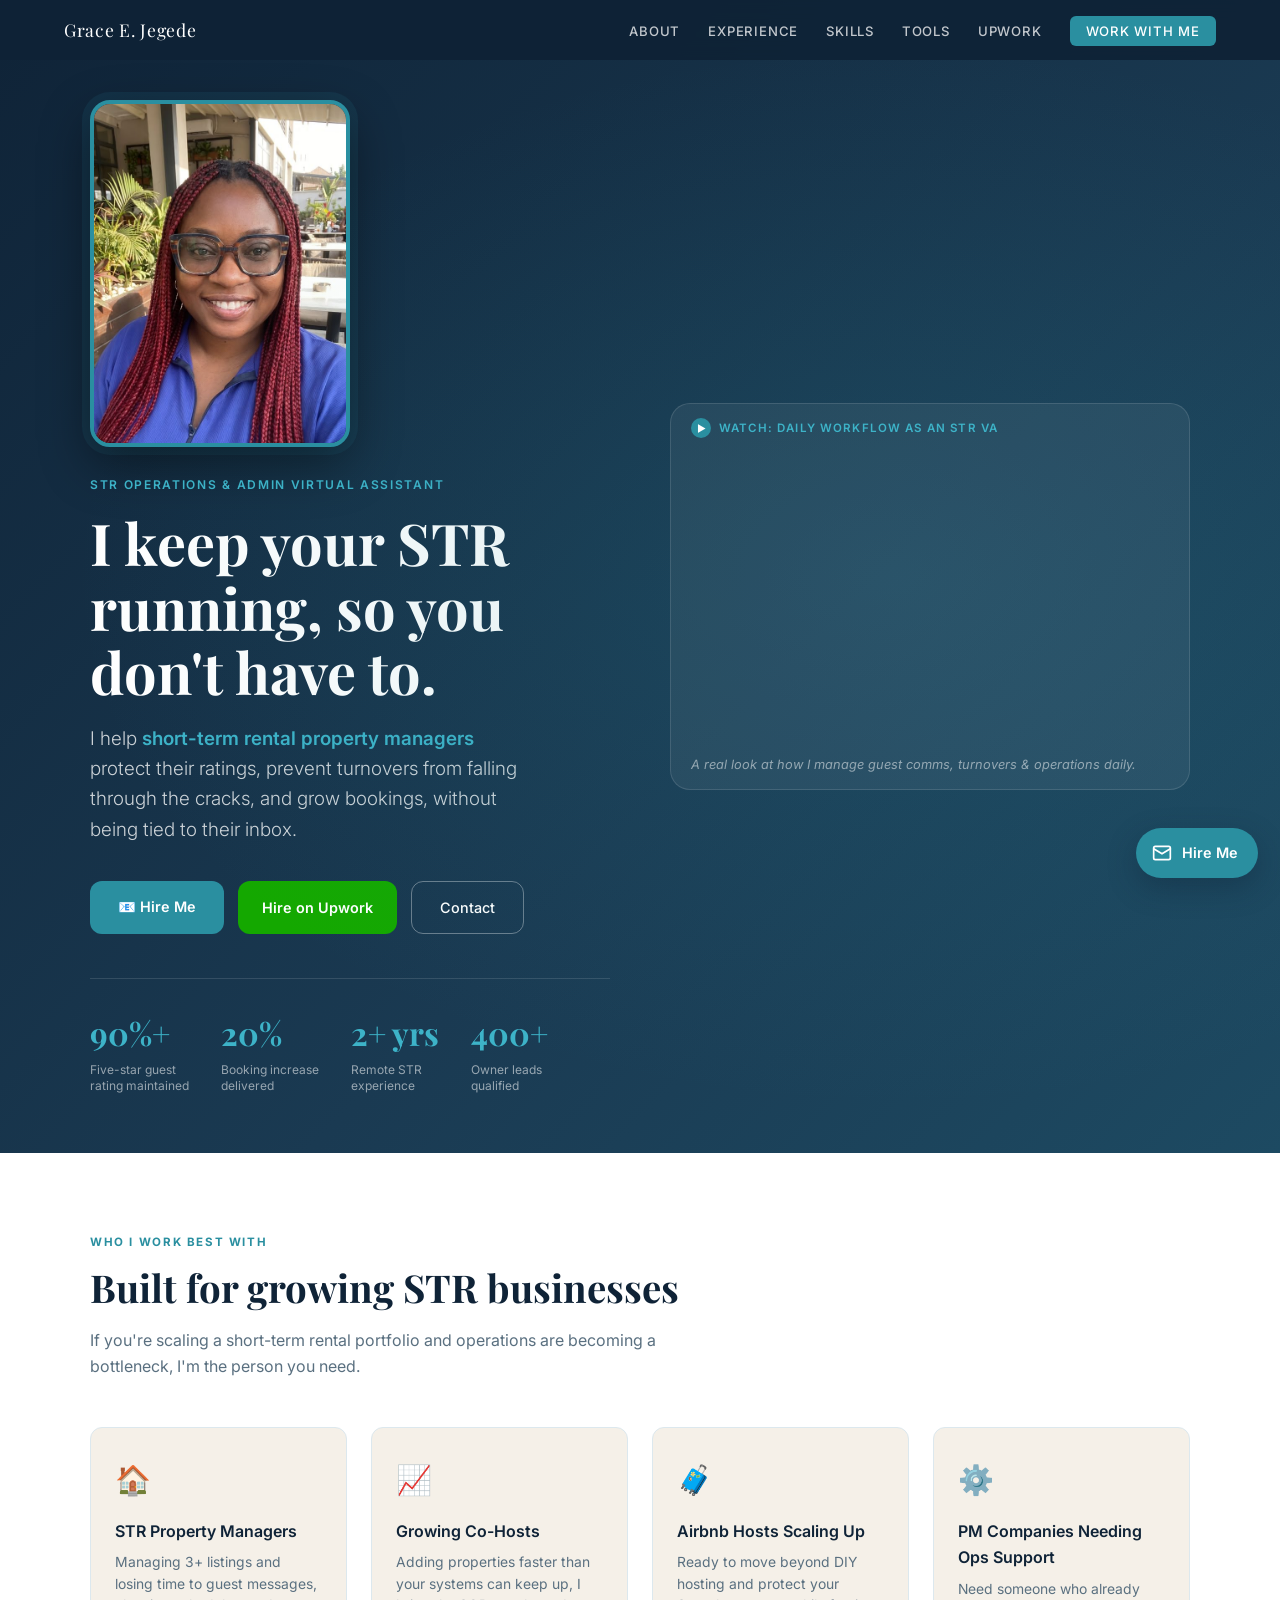
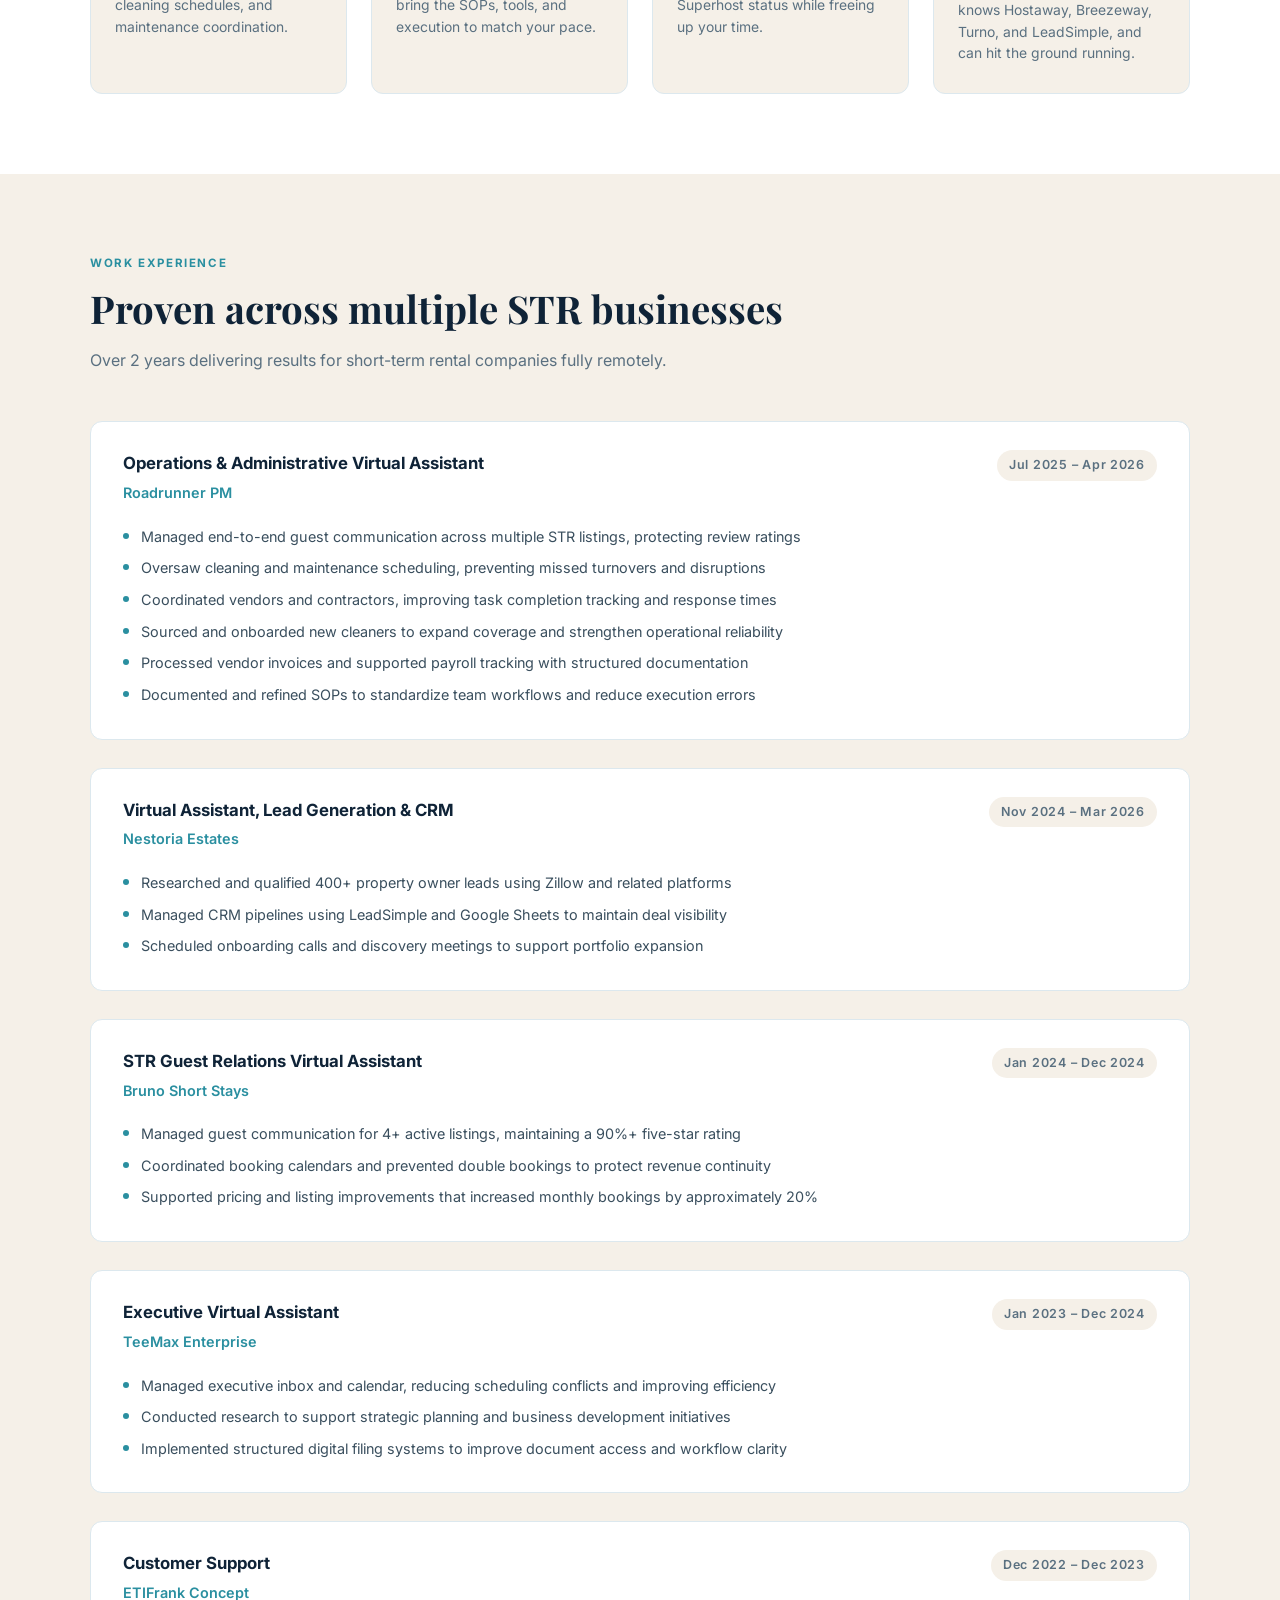
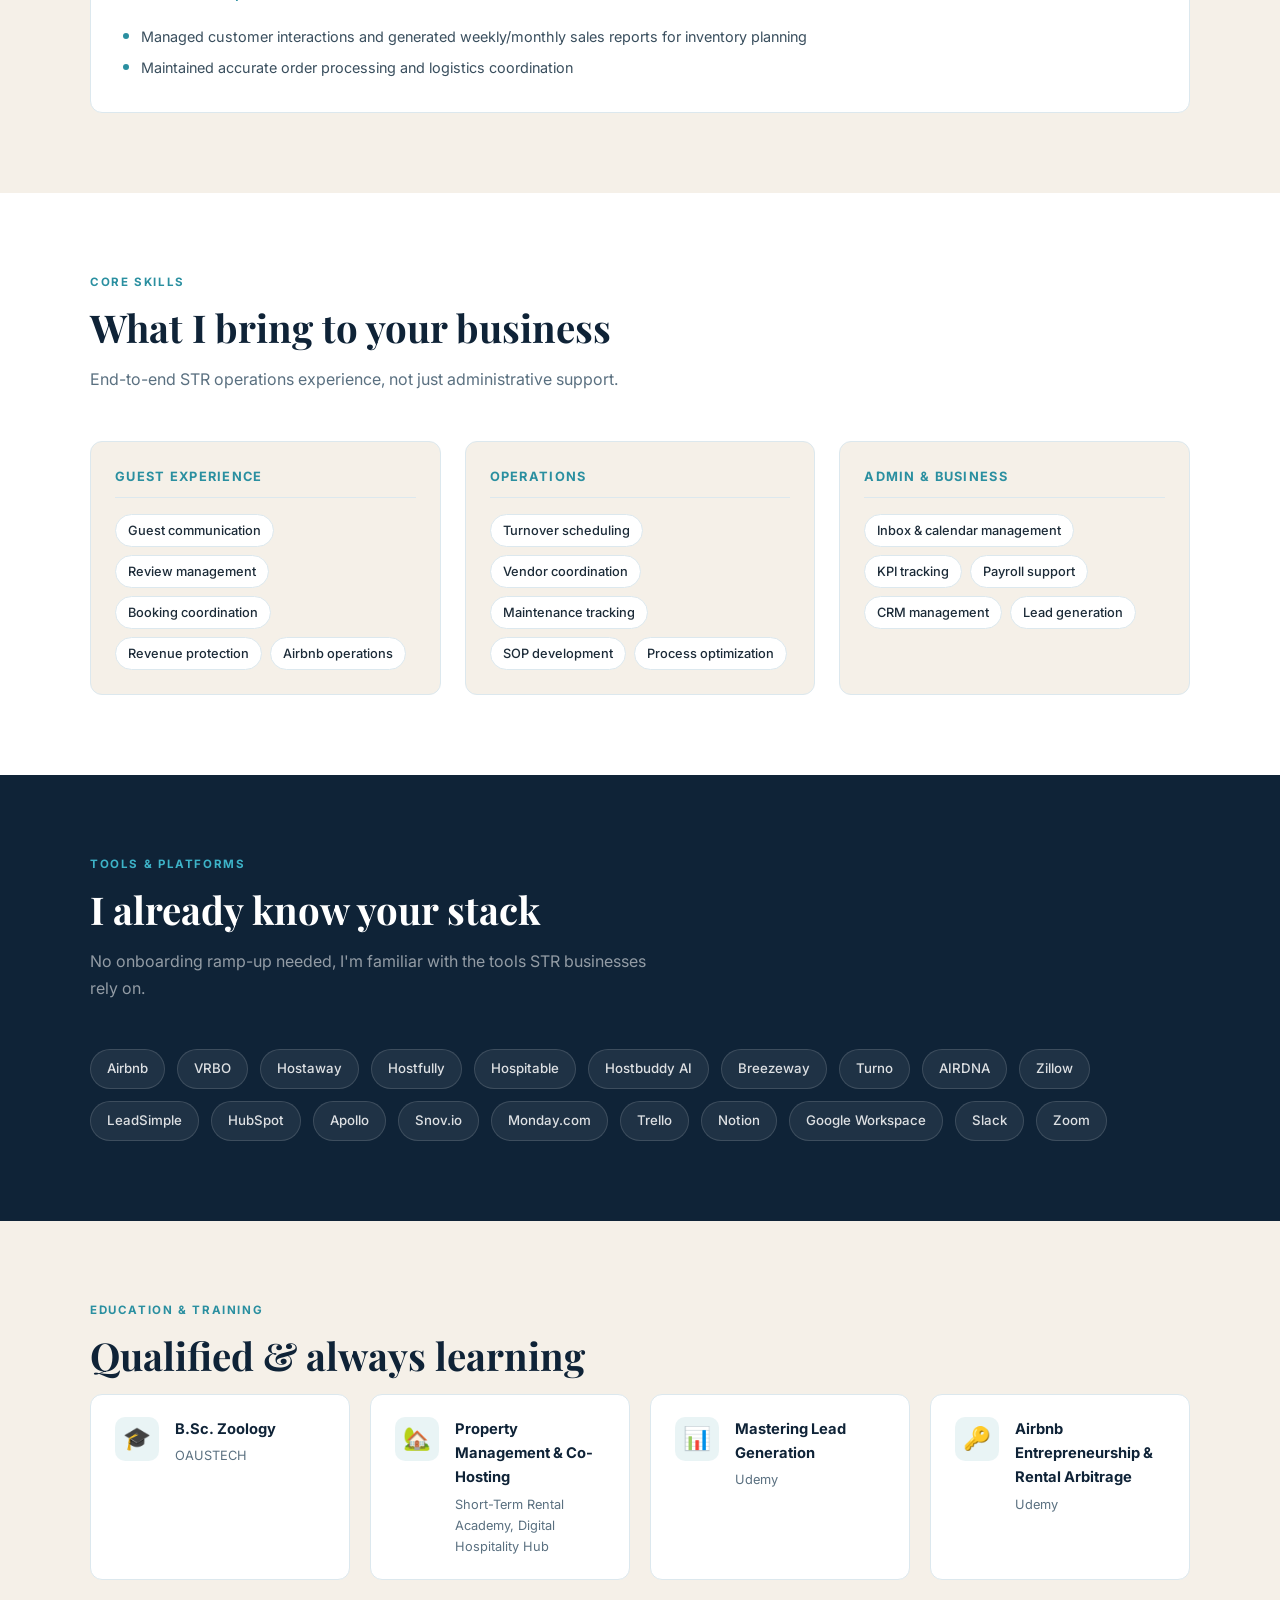
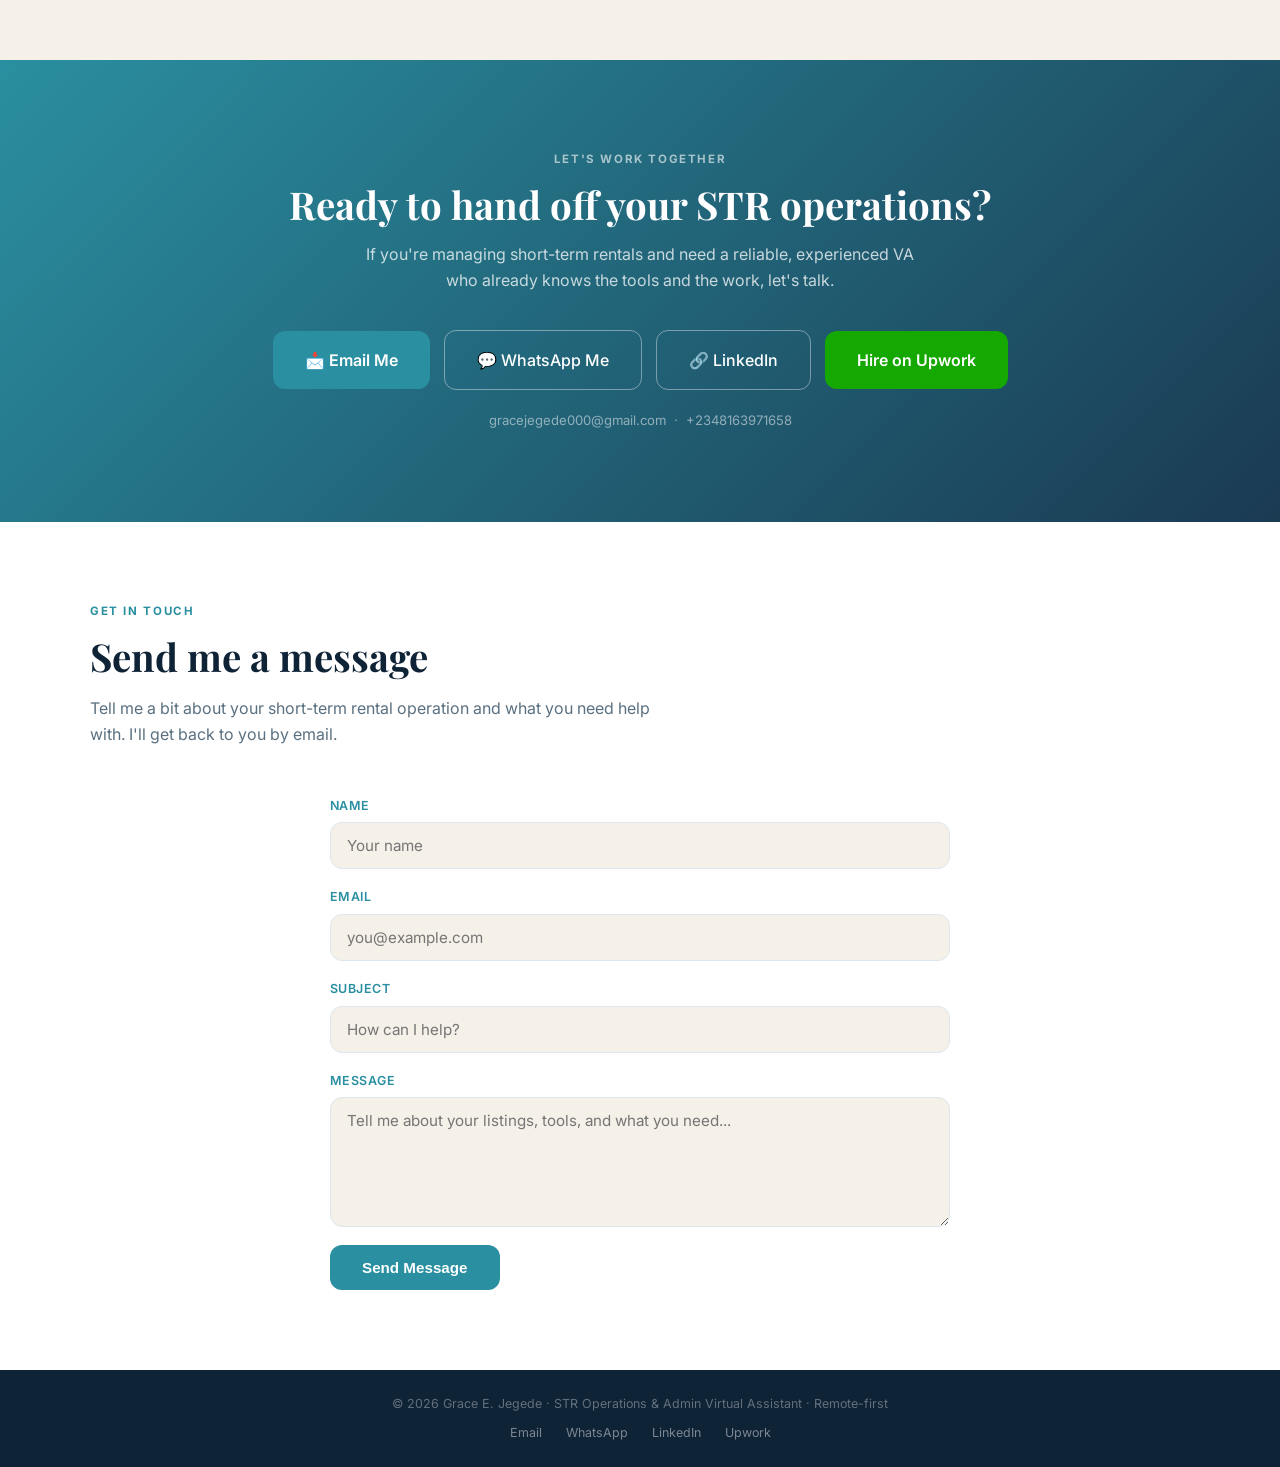
==== index.html @ 5a707acd "Rename index .html to index.html" ====
<!DOCTYPE html>
<html lang="en">
<head>
  <meta charset="UTF-8" />
  <meta name="viewport" content="width=device-width, initial-scale=1.0"/>
  <title>Grace E. Jegede | STR Operations VA</title>
  <link rel="preconnect" href="https://fonts.googleapis.com">
  <link rel="preconnect" href="https://fonts.gstatic.com" crossorigin>
  <link href="https://fonts.googleapis.com/css2?family=Playfair+Display:wght@400;700&family=Inter:wght@300;400;500;600&display=swap" rel="stylesheet">
  <style>
    *, *::before, *::after { box-sizing: border-box; margin: 0; padding: 0; }

    :root {
      --navy:    #0f2337;
      --navy-mid:#1a3a52;
      --teal:    #2a8fa0;
      --teal-lt: #3db3c8;
      --sand:    #f5f0e8;
      --white:   #ffffff;
      --ink:     #1c2b38;
      --muted:   #5a7080;
      --border:  #dce8ee;
      --radius:  12px;
      --radius-lg: 20px;
    }

    html { scroll-behavior: smooth; }

    body {
      font-family: 'Inter', sans-serif;
      background: var(--sand);
      color: var(--ink);
      line-height: 1.65;
    }

    /* ── NAV ── */
    nav {
      position: fixed; top: 0; left: 0; right: 0; z-index: 100;
      background: rgba(15,35,55,0.96);
      backdrop-filter: blur(10px);
      display: flex; align-items: center; justify-content: space-between;
      padding: 0 5vw;
      height: 60px;
    }
    .nav-logo {
      font-family: 'Playfair Display', serif;
      color: var(--white);
      font-size: 1.1rem;
      letter-spacing: 0.04em;
    }
    .nav-links { display: flex; gap: 28px; list-style: none; }
    .nav-links a {
      color: rgba(255,255,255,0.75);
      text-decoration: none;
      font-size: 0.82rem;
      font-weight: 500;
      letter-spacing: 0.06em;
      text-transform: uppercase;
      transition: color 0.2s;
    }
    .nav-links a:hover { color: var(--teal-lt); }
    .nav-cta {
      background: var(--teal);
      color: var(--white) !important;
      padding: 7px 16px;
      border-radius: 6px;
      transition: background 0.2s !important;
    }
    .nav-cta:hover { background: var(--teal-lt) !important; color: var(--white) !important; }

    /* hamburger */
    .hamburger { display: none; flex-direction: column; gap: 5px; cursor: pointer; background: none; border: none; padding: 4px; }
    .hamburger span { display: block; width: 22px; height: 2px; background: var(--white); border-radius: 2px; transition: all 0.3s; }
    .hamburger.open span:nth-child(1) { transform: translateY(7px) rotate(45deg); }
    .hamburger.open span:nth-child(2) { opacity: 0; }
    .hamburger.open span:nth-child(3) { transform: translateY(-7px) rotate(-45deg); }

    .mobile-menu {
      display: none; position: fixed; top: 60px; left: 0; right: 0; z-index: 99;
      background: var(--navy);
      padding: 20px 5vw 28px;
      flex-direction: column; gap: 16px;
    }
    .mobile-menu.open { display: flex; }
    .mobile-menu a {
      color: rgba(255,255,255,0.85); text-decoration: none;
      font-size: 1rem; font-weight: 500; padding: 8px 0;
      border-bottom: 1px solid rgba(255,255,255,0.08);
    }
    .mobile-menu a:last-child { border-bottom: none; }

    /* ── HERO ── */
    #hero {
      min-height: 100vh;
      background: linear-gradient(135deg, var(--navy) 0%, var(--navy-mid) 60%, #1d4a62 100%);
      display: flex; align-items: center;
      padding: 100px 5vw 60px;
      position: relative; overflow: hidden;
    }
    #hero::before {
      content: '';
      position: absolute; inset: 0;
      background: radial-gradient(ellipse at 70% 50%, rgba(42,143,160,0.18) 0%, transparent 65%);
      pointer-events: none;
    }
    .hero-inner {
      max-width: 1100px; margin: 0 auto; width: 100%;
      display: grid; grid-template-columns: 1fr 1fr; gap: 60px; align-items: center;
    }
    .hero-eyebrow {
      font-size: 0.75rem; font-weight: 600; letter-spacing: 0.14em;
      text-transform: uppercase; color: var(--teal-lt);
      margin-bottom: 16px;
    }
    .hero-name {
      font-family: 'Playfair Display', serif;
      font-size: clamp(2.4rem, 5vw, 3.6rem);
      color: var(--white);
      line-height: 1.12;
      margin-bottom: 20px;
    }
    .hero-tagline {
      font-size: clamp(1rem, 2vw, 1.18rem);
      color: rgba(255,255,255,0.78);
      font-weight: 300;
      line-height: 1.6;
      margin-bottom: 36px;
      max-width: 440px;
    }
    .hero-tagline strong { color: var(--teal-lt); font-weight: 600; }
    .hero-btns { display: flex; gap: 14px; flex-wrap: wrap; }
    .btn-primary {
      background: var(--teal);
      color: var(--white);
      padding: 14px 28px;
      border-radius: var(--radius);
      text-decoration: none;
      font-weight: 600;
      font-size: 0.9rem;
      transition: background 0.2s, transform 0.15s;
      display: inline-block;
    }
    .btn-primary:hover { background: var(--teal-lt); transform: translateY(-2px); }
    .btn-outline {
      border: 1.5px solid rgba(255,255,255,0.35);
      color: var(--white);
      padding: 14px 28px;
      border-radius: var(--radius);
      text-decoration: none;
      font-weight: 500;
      font-size: 0.9rem;
      transition: border-color 0.2s, background 0.2s;
      display: inline-block;
    }
    .btn-outline:hover { border-color: var(--teal-lt); background: rgba(42,143,160,0.12); }

    /* stats row */
    .hero-stats {
      display: flex; gap: 32px; margin-top: 44px;
      border-top: 1px solid rgba(255,255,255,0.12);
      padding-top: 28px;
    }
    .stat-item { }
    .stat-num {
      font-family: 'Playfair Display', serif;
      font-size: 2rem; color: var(--teal-lt); font-weight: 700;
    }
    .stat-label { font-size: 0.75rem; color: rgba(255,255,255,0.55); line-height: 1.3; margin-top: 2px; }

    /* hero right, video card */
    .hero-video-card {
      background: rgba(255,255,255,0.06);
      border: 1px solid rgba(255,255,255,0.12);
      border-radius: var(--radius-lg);
      overflow: hidden;
      position: relative;
    }
    .video-label {
      padding: 14px 20px 10px;
      font-size: 0.72rem;
      font-weight: 600;
      letter-spacing: 0.1em;
      text-transform: uppercase;
      color: var(--teal-lt);
      display: flex; align-items: center; gap: 8px;
    }
    .video-label::before {
      content: '▶';
      font-size: 0.6rem;
      background: var(--teal);
      color: white;
      width: 20px; height: 20px;
      border-radius: 50%;
      display: flex; align-items: center; justify-content: center;
      padding-left: 2px;
    }
    .loom-embed {
      position: relative; padding-bottom: 56.25%; height: 0;
    }
    .loom-embed iframe {
      position: absolute; top: 0; left: 0;
      width: 100%; height: 100%; border: none;
    }
    .video-caption {
      padding: 14px 20px;
      font-size: 0.8rem;
      color: rgba(255,255,255,0.5);
      font-style: italic;
    }

    /* ── SECTIONS ── */
    section { padding: 80px 5vw; }
    .section-inner { max-width: 1100px; margin: 0 auto; }
    .section-label {
      font-size: 0.72rem; font-weight: 700; letter-spacing: 0.14em;
      text-transform: uppercase; color: var(--teal);
      margin-bottom: 12px;
    }
    .section-title {
      font-family: 'Playfair Display', serif;
      font-size: clamp(1.7rem, 3.5vw, 2.4rem);
      color: var(--navy);
      margin-bottom: 16px;
      line-height: 1.2;
    }
    .section-sub {
      color: var(--muted);
      font-size: 1rem;
      max-width: 580px;
      margin-bottom: 48px;
    }

    /* ── WHO I WORK WITH ── */
    #who { background: var(--white); }
    .who-grid {
      display: grid; grid-template-columns: repeat(auto-fit, minmax(240px, 1fr));
      gap: 24px;
    }
    .who-card {
      background: var(--sand);
      border-radius: var(--radius);
      padding: 28px 24px;
      border: 1px solid var(--border);
      transition: transform 0.2s, box-shadow 0.2s;
    }
    .who-card:hover { transform: translateY(-4px); box-shadow: 0 10px 30px rgba(15,35,55,0.08); }
    .who-icon { font-size: 1.8rem; margin-bottom: 14px; }
    .who-card h3 { font-size: 1rem; font-weight: 600; color: var(--navy); margin-bottom: 8px; }
    .who-card p { font-size: 0.87rem; color: var(--muted); line-height: 1.55; }

    /* ── EXPERIENCE ── */
    #experience { background: var(--sand); }
    .exp-list { display: flex; flex-direction: column; gap: 28px; }
    .exp-card {
      background: var(--white);
      border-radius: var(--radius);
      border: 1px solid var(--border);
      padding: 28px 32px;
      position: relative;
      transition: box-shadow 0.2s;
    }
    .exp-card:hover { box-shadow: 0 8px 28px rgba(15,35,55,0.07); }
    .exp-header { display: flex; justify-content: space-between; align-items: flex-start; flex-wrap: wrap; gap: 10px; margin-bottom: 16px; }
    .exp-title { font-weight: 700; font-size: 1.05rem; color: var(--navy); }
    .exp-company { color: var(--teal); font-weight: 600; font-size: 0.9rem; margin-top: 3px; }
    .exp-date {
      font-size: 0.78rem; font-weight: 600; letter-spacing: 0.06em;
      color: var(--muted); background: var(--sand);
      padding: 5px 12px; border-radius: 20px; white-space: nowrap;
    }
    .exp-bullets { list-style: none; }
    .exp-bullets li {
      font-size: 0.9rem; color: #3a4f5e; padding: 5px 0;
      padding-left: 18px; position: relative; line-height: 1.5;
    }
    .exp-bullets li::before {
      content: '';
      position: absolute; left: 0; top: 12px;
      width: 6px; height: 6px;
      background: var(--teal);
      border-radius: 50%;
    }

    /* ── SKILLS ── */
    #skills { background: var(--white); }
    .skills-grid {
      display: grid; grid-template-columns: repeat(auto-fit, minmax(280px, 1fr));
      gap: 24px;
    }
    .skill-group {
      background: var(--sand);
      border-radius: var(--radius);
      padding: 24px;
      border: 1px solid var(--border);
    }
    .skill-group h3 {
      font-size: 0.8rem; font-weight: 700; letter-spacing: 0.1em;
      text-transform: uppercase; color: var(--teal);
      margin-bottom: 16px; padding-bottom: 10px;
      border-bottom: 1px solid var(--border);
    }
    .skill-tags { display: flex; flex-wrap: wrap; gap: 8px; }
    .skill-tag {
      background: var(--white);
      border: 1px solid var(--border);
      color: var(--ink);
      padding: 5px 12px;
      border-radius: 20px;
      font-size: 0.8rem;
      font-weight: 500;
    }

    /* ── TOOLS ── */
    #tools { background: var(--navy); }
    #tools .section-title { color: var(--white); }
    #tools .section-label { color: var(--teal-lt); }
    #tools .section-sub { color: rgba(255,255,255,0.55); }
    .tools-row { display: flex; flex-wrap: wrap; gap: 12px; }
    .tool-pill {
      background: rgba(255,255,255,0.07);
      border: 1px solid rgba(255,255,255,0.13);
      color: rgba(255,255,255,0.85);
      padding: 8px 16px;
      border-radius: 30px;
      font-size: 0.83rem;
      font-weight: 500;
      transition: background 0.2s, border-color 0.2s;
    }
    .tool-pill:hover { background: rgba(42,143,160,0.2); border-color: var(--teal); }

    /* ── EDUCATION ── */
    #education { background: var(--sand); }
    .edu-list { display: grid; grid-template-columns: repeat(auto-fit, minmax(260px, 1fr)); gap: 20px; }
    .edu-card {
      background: var(--white);
      border-radius: var(--radius);
      border: 1px solid var(--border);
      padding: 22px 24px;
      display: flex; gap: 16px; align-items: flex-start;
    }
    .edu-icon {
      font-size: 1.4rem; flex-shrink: 0;
      background: rgba(42,143,160,0.1);
      width: 44px; height: 44px; border-radius: 10px;
      display: flex; align-items: center; justify-content: center;
    }
    .edu-text h4 { font-size: 0.92rem; font-weight: 700; color: var(--navy); margin-bottom: 4px; }
    .edu-text p { font-size: 0.8rem; color: var(--muted); }

    /* ── CTA ── */
    #cta {
      background: linear-gradient(135deg, var(--teal) 0%, var(--navy-mid) 100%);
      text-align: center; padding: 90px 5vw;
    }
    #cta .section-title { color: var(--white); margin-bottom: 14px; }
    #cta .section-sub { color: rgba(255,255,255,0.75); margin: 0 auto 36px; text-align: center; }
    .cta-contact { display: flex; gap: 14px; justify-content: center; flex-wrap: wrap; align-items: center; }
    .cta-email {
      color: rgba(255,255,255,0.7); font-size: 0.88rem;
      display: flex; align-items: center; gap: 8px;
    }
    .cta-email a { color: var(--white); font-weight: 600; text-decoration: none; border-bottom: 1px solid rgba(255,255,255,0.4); }
    .cta-email a:hover { border-bottom-color: var(--white); }

    /* ── FOOTER ── */
    footer {
      background: var(--navy);
      text-align: center;
      padding: 24px 5vw;
      color: rgba(255,255,255,0.35);
      font-size: 0.78rem;
    }

    /* ── RESPONSIVE ── */
    @media (max-width: 768px) {
      .nav-links { display: none; }
      .hamburger { display: flex; }
      .hero-inner { grid-template-columns: 1fr; gap: 40px; }
      .hero-video-card { order: -1; }
      .hero-stats { gap: 20px; }
      .exp-card { padding: 22px 20px; }
      section { padding: 60px 5vw; }
    }
    @media (max-width: 480px) {
      .hero-stats { flex-wrap: wrap; gap: 18px; }
      .stat-num { font-size: 1.6rem; }
    }

    /* ── SCROLL REVEAL ── */
    .reveal { opacity: 0; transform: translateY(22px); transition: opacity 0.55s ease, transform 0.55s ease; }
    .reveal.visible { opacity: 1; transform: none; }

    /* ── PHOTO ── */
    .hero-photo-wrap { margin-bottom: 28px; }
    .hero-photo {
      width: 100%;
      max-width: 260px;
      aspect-ratio: 3 / 4;
      border-radius: 20px;
      object-fit: cover; object-position: center 18%;
      border: 4px solid var(--teal);
      box-shadow: 0 18px 50px rgba(0,0,0,0.45), 0 0 0 8px rgba(42,143,160,0.12);
      display: block;
    }

    /* ── UPWORK BUTTON ── */
    .btn-upwork {
      background: #14a800;
      color: var(--white);
      padding: 14px 24px;
      border-radius: var(--radius);
      text-decoration: none;
      font-weight: 600;
      font-size: 0.9rem;
      transition: background 0.2s, transform 0.15s;
      display: inline-flex; align-items: center; gap: 8px;
    }
    .btn-upwork:hover { background: #108a00; transform: translateY(-2px); }

    /* ── FLOATING HIRE ME ICON ── */
    .hire-fab {
      position: fixed; right: 22px; bottom: 22px; z-index: 200;
      display: flex; align-items: center; gap: 10px;
      background: var(--teal);
      color: var(--white) !important;
      text-decoration: none;
      padding: 13px 20px 13px 16px;
      border-radius: 50px;
      font-weight: 600; font-size: 0.9rem;
      box-shadow: 0 10px 28px rgba(15,35,55,0.35);
      transition: background 0.2s, transform 0.15s;
    }
    .hire-fab:hover { background: var(--teal-lt); transform: translateY(-2px); }
    .hire-fab svg { width: 20px; height: 20px; flex-shrink: 0; }
    @media (max-width: 480px) { .hire-fab span { display: none; } .hire-fab { padding: 14px; } }

    /* ── CONTACT FORM ── */
    #contact { background: var(--white); }
    .contact-form {
      max-width: 620px; margin: 0 auto;
      display: grid; gap: 18px;
    }
    .contact-form .field { display: flex; flex-direction: column; gap: 6px; }
    .contact-form label {
      font-size: 0.78rem; font-weight: 600; letter-spacing: 0.04em;
      text-transform: uppercase; color: var(--teal);
    }
    .contact-form input,
    .contact-form textarea {
      font-family: 'Inter', sans-serif;
      font-size: 0.95rem; color: var(--ink);
      background: var(--sand);
      border: 1px solid var(--border);
      border-radius: var(--radius);
      padding: 13px 16px;
      transition: border-color 0.2s, box-shadow 0.2s;
    }
    .contact-form input:focus,
    .contact-form textarea:focus {
      outline: none; border-color: var(--teal);
      box-shadow: 0 0 0 3px rgba(42,143,160,0.15);
    }
    .contact-form textarea { resize: vertical; min-height: 130px; }
    .contact-form .hp { display: none; }
    .contact-form button {
      justify-self: start;
      background: var(--teal); color: var(--white);
      border: none; cursor: pointer;
      padding: 14px 32px; border-radius: var(--radius);
      font-weight: 600; font-size: 0.95rem;
      transition: background 0.2s, transform 0.15s;
    }
    .contact-form button:hover { background: var(--teal-lt); transform: translateY(-2px); }

    @media (prefers-reduced-motion: reduce) {
      .reveal { opacity: 1; transform: none; transition: none; }
      .btn-primary, .btn-outline, .who-card { transition: none; }
    }
  </style>
</head>
<body>

<!-- NAV -->
<nav>
  <span class="nav-logo">Grace E. Jegede</span>
  <ul class="nav-links">
    <li><a href="#who">About</a></li>
    <li><a href="#experience">Experience</a></li>
    <li><a href="#skills">Skills</a></li>
    <li><a href="#tools">Tools</a></li>
    <li><a href="https://www.upwork.com/freelancers/~017b2a7ccb002dc033" target="_blank" rel="noopener">Upwork</a></li>
    <li><a href="#contact" class="nav-cta">Work With Me</a></li>
  </ul>
  <button class="hamburger" aria-label="Toggle menu" onclick="toggleMenu()">
    <span></span><span></span><span></span>
  </button>
</nav>
<div class="mobile-menu" id="mobileMenu">
  <a href="#who" onclick="closeMenu()">About</a>
  <a href="#experience" onclick="closeMenu()">Experience</a>
  <a href="#skills" onclick="closeMenu()">Skills</a>
  <a href="#tools" onclick="closeMenu()">Tools</a>
  <a href="https://www.upwork.com/freelancers/~017b2a7ccb002dc033" target="_blank" rel="noopener" onclick="closeMenu()">Upwork</a>
  <a href="#contact" onclick="closeMenu()">Work With Me</a>
</div>

<!-- HERO -->
<section id="hero">
  <div class="hero-inner">
    <div class="hero-left">
      <div class="hero-photo-wrap"><img src="[data-uri]" alt="Grace E. Jegede, STR Operations Virtual Assistant" class="hero-photo" /></div>
      <p class="hero-eyebrow">STR Operations &amp; Admin Virtual Assistant</p>
      <h1 class="hero-name">I keep your STR running, so you don't have to.</h1>
      <p class="hero-tagline">
        I help <strong>short-term rental property managers</strong> protect their ratings, prevent turnovers from falling through the cracks, and grow bookings, without being tied to their inbox.
      </p>
      <div class="hero-btns">
        <a href="mailto:gracejegede000@gmail.com?subject=I'd%20like%20to%20hire%20you" class="btn-primary">&#128231; Hire Me</a>
        <a href="https://www.upwork.com/freelancers/~017b2a7ccb002dc033" target="_blank" rel="noopener" class="btn-upwork">Hire on Upwork</a>
        <a href="#contact" class="btn-outline">Contact</a>
      </div>
      <div class="hero-stats">
        <div class="stat-item">
          <div class="stat-num">90%+</div>
          <div class="stat-label">Five-star guest<br>rating maintained</div>
        </div>
        <div class="stat-item">
          <div class="stat-num">20%</div>
          <div class="stat-label">Booking increase<br>delivered</div>
        </div>
        <div class="stat-item">
          <div class="stat-num">2+ yrs</div>
          <div class="stat-label">Remote STR<br>experience</div>
        </div>
        <div class="stat-item">
          <div class="stat-num">400+</div>
          <div class="stat-label">Owner leads<br>qualified</div>
        </div>
      </div>
    </div>
    <div class="hero-right">
      <div class="hero-video-card">
        <div class="video-label">Watch: Daily Workflow as an STR VA</div>
        <div class="loom-embed">
          <iframe
            src="https://www.loom.com/embed/0c21b4b97c9445e3ad2022aec2a4b8c8?hide_owner=true&hide_share=true&hide_title=true&hideEmbedTopBar=true"
            allowfullscreen
            title="Daily Workflow as a Short-Term Rental VA"
          ></iframe>
        </div>
        <div class="video-caption">A real look at how I manage guest comms, turnovers &amp; operations daily.</div>
      </div>
    </div>
  </div>
</section>

<!-- WHO I WORK BEST WITH -->
<section id="who">
  <div class="section-inner">
    <p class="section-label reveal">Who I work best with</p>
    <h2 class="section-title reveal">Built for growing STR businesses</h2>
    <p class="section-sub reveal">If you're scaling a short-term rental portfolio and operations are becoming a bottleneck, I'm the person you need.</p>
    <div class="who-grid">
      <div class="who-card reveal">
        <div class="who-icon">🏠</div>
        <h3>STR Property Managers</h3>
        <p>Managing 3+ listings and losing time to guest messages, cleaning schedules, and maintenance coordination.</p>
      </div>
      <div class="who-card reveal">
        <div class="who-icon">📈</div>
        <h3>Growing Co-Hosts</h3>
        <p>Adding properties faster than your systems can keep up, I bring the SOPs, tools, and execution to match your pace.</p>
      </div>
      <div class="who-card reveal">
        <div class="who-icon">🧳</div>
        <h3>Airbnb Hosts Scaling Up</h3>
        <p>Ready to move beyond DIY hosting and protect your Superhost status while freeing up your time.</p>
      </div>
      <div class="who-card reveal">
        <div class="who-icon">⚙️</div>
        <h3>PM Companies Needing Ops Support</h3>
        <p>Need someone who already knows Hostaway, Breezeway, Turno, and LeadSimple, and can hit the ground running.</p>
      </div>
    </div>
  </div>
</section>

<!-- EXPERIENCE -->
<section id="experience">
  <div class="section-inner">
    <p class="section-label reveal">Work Experience</p>
    <h2 class="section-title reveal">Proven across multiple STR businesses</h2>
    <p class="section-sub reveal">Over 2 years delivering results for short-term rental companies fully remotely.</p>
    <div class="exp-list">

      <div class="exp-card reveal">
        <div class="exp-header">
          <div>
            <div class="exp-title">Operations &amp; Administrative Virtual Assistant</div>
            <div class="exp-company">Roadrunner PM</div>
          </div>
          <span class="exp-date">Jul 2025 – Apr 2026</span>
        </div>
        <ul class="exp-bullets">
          <li>Managed end-to-end guest communication across multiple STR listings, protecting review ratings</li>
          <li>Oversaw cleaning and maintenance scheduling, preventing missed turnovers and disruptions</li>
          <li>Coordinated vendors and contractors, improving task completion tracking and response times</li>
          <li>Sourced and onboarded new cleaners to expand coverage and strengthen operational reliability</li>
          <li>Processed vendor invoices and supported payroll tracking with structured documentation</li>
          <li>Documented and refined SOPs to standardize team workflows and reduce execution errors</li>
        </ul>
      </div>

      <div class="exp-card reveal">
        <div class="exp-header">
          <div>
            <div class="exp-title">Virtual Assistant, Lead Generation &amp; CRM</div>
            <div class="exp-company">Nestoria Estates</div>
          </div>
          <span class="exp-date">Nov 2024 – Mar 2026</span>
        </div>
        <ul class="exp-bullets">
          <li>Researched and qualified 400+ property owner leads using Zillow and related platforms</li>
          <li>Managed CRM pipelines using LeadSimple and Google Sheets to maintain deal visibility</li>
          <li>Scheduled onboarding calls and discovery meetings to support portfolio expansion</li>
        </ul>
      </div>

      <div class="exp-card reveal">
        <div class="exp-header">
          <div>
            <div class="exp-title">STR Guest Relations Virtual Assistant</div>
            <div class="exp-company">Bruno Short Stays</div>
          </div>
          <span class="exp-date">Jan 2024 – Dec 2024</span>
        </div>
        <ul class="exp-bullets">
          <li>Managed guest communication for 4+ active listings, maintaining a 90%+ five-star rating</li>
          <li>Coordinated booking calendars and prevented double bookings to protect revenue continuity</li>
          <li>Supported pricing and listing improvements that increased monthly bookings by approximately 20%</li>
        </ul>
      </div>

      <div class="exp-card reveal">
        <div class="exp-header">
          <div>
            <div class="exp-title">Executive Virtual Assistant</div>
            <div class="exp-company">TeeMax Enterprise</div>
          </div>
          <span class="exp-date">Jan 2023 – Dec 2024</span>
        </div>
        <ul class="exp-bullets">
          <li>Managed executive inbox and calendar, reducing scheduling conflicts and improving efficiency</li>
          <li>Conducted research to support strategic planning and business development initiatives</li>
          <li>Implemented structured digital filing systems to improve document access and workflow clarity</li>
        </ul>
      </div>

      <div class="exp-card reveal">
        <div class="exp-header">
          <div>
            <div class="exp-title">Customer Support</div>
            <div class="exp-company">ETIFrank Concept</div>
          </div>
          <span class="exp-date">Dec 2022 – Dec 2023</span>
        </div>
        <ul class="exp-bullets">
          <li>Managed customer interactions and generated weekly/monthly sales reports for inventory planning</li>
          <li>Maintained accurate order processing and logistics coordination</li>
        </ul>
      </div>

    </div>
  </div>
</section>

<!-- SKILLS -->
<section id="skills">
  <div class="section-inner">
    <p class="section-label reveal">Core Skills</p>
    <h2 class="section-title reveal">What I bring to your business</h2>
    <p class="section-sub reveal">End-to-end STR operations experience, not just administrative support.</p>
    <div class="skills-grid">
      <div class="skill-group reveal">
        <h3>Guest Experience</h3>
        <div class="skill-tags">
          <span class="skill-tag">Guest communication</span>
          <span class="skill-tag">Review management</span>
          <span class="skill-tag">Booking coordination</span>
          <span class="skill-tag">Revenue protection</span>
          <span class="skill-tag">Airbnb operations</span>
        </div>
      </div>
      <div class="skill-group reveal">
        <h3>Operations</h3>
        <div class="skill-tags">
          <span class="skill-tag">Turnover scheduling</span>
          <span class="skill-tag">Vendor coordination</span>
          <span class="skill-tag">Maintenance tracking</span>
          <span class="skill-tag">SOP development</span>
          <span class="skill-tag">Process optimization</span>
        </div>
      </div>
      <div class="skill-group reveal">
        <h3>Admin &amp; Business</h3>
        <div class="skill-tags">
          <span class="skill-tag">Inbox &amp; calendar management</span>
          <span class="skill-tag">KPI tracking</span>
          <span class="skill-tag">Payroll support</span>
          <span class="skill-tag">CRM management</span>
          <span class="skill-tag">Lead generation</span>
        </div>
      </div>
    </div>
  </div>
</section>

<!-- TOOLS -->
<section id="tools">
  <div class="section-inner">
    <p class="section-label reveal">Tools &amp; Platforms</p>
    <h2 class="section-title reveal">I already know your stack</h2>
    <p class="section-sub reveal">No onboarding ramp-up needed, I'm familiar with the tools STR businesses rely on.</p>
    <div class="tools-row reveal">
      <span class="tool-pill">Airbnb</span>
      <span class="tool-pill">VRBO</span>
      <span class="tool-pill">Hostaway</span>
      <span class="tool-pill">Hostfully</span>
      <span class="tool-pill">Hospitable</span>
      <span class="tool-pill">Hostbuddy AI</span>
      <span class="tool-pill">Breezeway</span>
      <span class="tool-pill">Turno</span>
      <span class="tool-pill">AIRDNA</span>
      <span class="tool-pill">Zillow</span>
      <span class="tool-pill">LeadSimple</span>
      <span class="tool-pill">HubSpot</span>
      <span class="tool-pill">Apollo</span>
      <span class="tool-pill">Snov.io</span>
      <span class="tool-pill">Monday.com</span>
      <span class="tool-pill">Trello</span>
      <span class="tool-pill">Notion</span>
      <span class="tool-pill">Google Workspace</span>
      <span class="tool-pill">Slack</span>
      <span class="tool-pill">Zoom</span>
    </div>
  </div>
</section>

<!-- EDUCATION -->
<section id="education">
  <div class="section-inner">
    <p class="section-label reveal">Education &amp; Training</p>
    <h2 class="section-title reveal">Qualified &amp; always learning</h2>
    <div class="edu-list">
      <div class="edu-card reveal">
        <div class="edu-icon">🎓</div>
        <div class="edu-text">
          <h4>B.Sc. Zoology</h4>
          <p>OAUSTECH</p>
        </div>
      </div>
      <div class="edu-card reveal">
        <div class="edu-icon">🏡</div>
        <div class="edu-text">
          <h4>Property Management &amp; Co-Hosting</h4>
          <p>Short-Term Rental Academy, Digital Hospitality Hub</p>
        </div>
      </div>
      <div class="edu-card reveal">
        <div class="edu-icon">📊</div>
        <div class="edu-text">
          <h4>Mastering Lead Generation</h4>
          <p>Udemy</p>
        </div>
      </div>
      <div class="edu-card reveal">
        <div class="edu-icon">🔑</div>
        <div class="edu-text">
          <h4>Airbnb Entrepreneurship &amp; Rental Arbitrage</h4>
          <p>Udemy</p>
        </div>
      </div>
    </div>
  </div>
</section>

<!-- CTA -->
<section id="cta">
  <div class="section-inner">
    <p class="section-label reveal" style="color:rgba(255,255,255,0.6)">Let's work together</p>
    <h2 class="section-title reveal">Ready to hand off your STR operations?</h2>
    <p class="section-sub reveal">If you're managing short-term rentals and need a reliable, experienced VA who already knows the tools and the work, let's talk.</p>
    <div class="cta-contact reveal">
      <a href="mailto:gracejegede000@gmail.com" class="btn-primary" style="font-size:1rem; padding:16px 32px;">
        📩 Email Me
      </a>
      <a href="https://wa.me/2348163971658" target="_blank" rel="noopener" class="btn-outline" style="font-size:1rem; padding:16px 32px; border-color:rgba(255,255,255,0.4);">
        💬 WhatsApp Me
      </a>
      <a href="https://linkedin.com/in/gracejegede" target="_blank" rel="noopener" class="btn-outline" style="font-size:1rem; padding:16px 32px; border-color:rgba(255,255,255,0.4);">
        🔗 LinkedIn
      </a>
      <a href="https://www.upwork.com/freelancers/~017b2a7ccb002dc033" target="_blank" rel="noopener" class="btn-upwork" style="font-size:1rem; padding:16px 32px;">
        Hire on Upwork
      </a>
    </div>
    <p style="margin-top:20px; color:rgba(255,255,255,0.5); font-size:0.82rem;">gracejegede000@gmail.com &nbsp;·&nbsp; +2348163971658</p>
  </div>
</section>

<!-- CONTACT FORM -->
<section id="contact">
  <div class="section-inner">
    <p class="section-label reveal">Get in touch</p>
    <h2 class="section-title reveal">Send me a message</h2>
    <p class="section-sub reveal">Tell me a bit about your short-term rental operation and what you need help with. I'll get back to you by email.</p>
    <form name="contact" method="POST" data-netlify="true" netlify-honeypot="bot-field" class="contact-form reveal">
      <input type="hidden" name="form-name" value="contact" />
      <p class="hp">
        <label>Do not fill this out if you're human: <input name="bot-field" /></label>
      </p>
      <div class="field">
        <label for="cf-name">Name</label>
        <input id="cf-name" type="text" name="name" required placeholder="Your name" />
      </div>
      <div class="field">
        <label for="cf-email">Email</label>
        <input id="cf-email" type="email" name="email" required placeholder="you@example.com" />
      </div>
      <div class="field">
        <label for="cf-subject">Subject</label>
        <input id="cf-subject" type="text" name="subject" placeholder="How can I help?" />
      </div>
      <div class="field">
        <label for="cf-message">Message</label>
        <textarea id="cf-message" name="message" required placeholder="Tell me about your listings, tools, and what you need..."></textarea>
      </div>
      <button type="submit">Send Message</button>
    </form>
  </div>
</section>

<footer>
  <p>© 2026 Grace E. Jegede · STR Operations &amp; Admin Virtual Assistant · Remote-first</p>
  <p style="margin-top:8px;">
    <a href="mailto:gracejegede000@gmail.com" style="color:rgba(255,255,255,0.45); text-decoration:none; margin:0 10px;">Email</a>
    <a href="https://wa.me/2348163971658" target="_blank" rel="noopener" style="color:rgba(255,255,255,0.45); text-decoration:none; margin:0 10px;">WhatsApp</a>
    <a href="https://linkedin.com/in/gracejegede" target="_blank" rel="noopener" style="color:rgba(255,255,255,0.45); text-decoration:none; margin:0 10px;">LinkedIn</a>
    <a href="https://www.upwork.com/freelancers/~017b2a7ccb002dc033" target="_blank" rel="noopener" style="color:rgba(255,255,255,0.45); text-decoration:none; margin:0 10px;">Upwork</a>
  </p>
</footer>

<a class="hire-fab" href="mailto:gracejegede000@gmail.com?subject=I'd%20like%20to%20hire%20you" aria-label="Hire me by email">
  <svg viewBox="0 0 24 24" fill="none" stroke="currentColor" stroke-width="2" stroke-linecap="round" stroke-linejoin="round"><rect x="2" y="4" width="20" height="16" rx="2"/><path d="m22 7-10 6L2 7"/></svg>
  <span>Hire Me</span>
</a>



<script>
  // Mobile menu
  function toggleMenu() {
    const menu = document.getElementById('mobileMenu');
    const btn = document.querySelector('.hamburger');
    menu.classList.toggle('open');
    btn.classList.toggle('open');
  }
  function closeMenu() {
    document.getElementById('mobileMenu').classList.remove('open');
    document.querySelector('.hamburger').classList.remove('open');
  }

  // Scroll reveal
  const observer = new IntersectionObserver((entries) => {
    entries.forEach(e => {
      if (e.isIntersecting) {
        e.target.classList.add('visible');
        observer.unobserve(e.target);
      }
    });
  }, { threshold: 0.12 });

  document.querySelectorAll('.reveal').forEach(el => observer.observe(el));
</script>
</body>
</html>
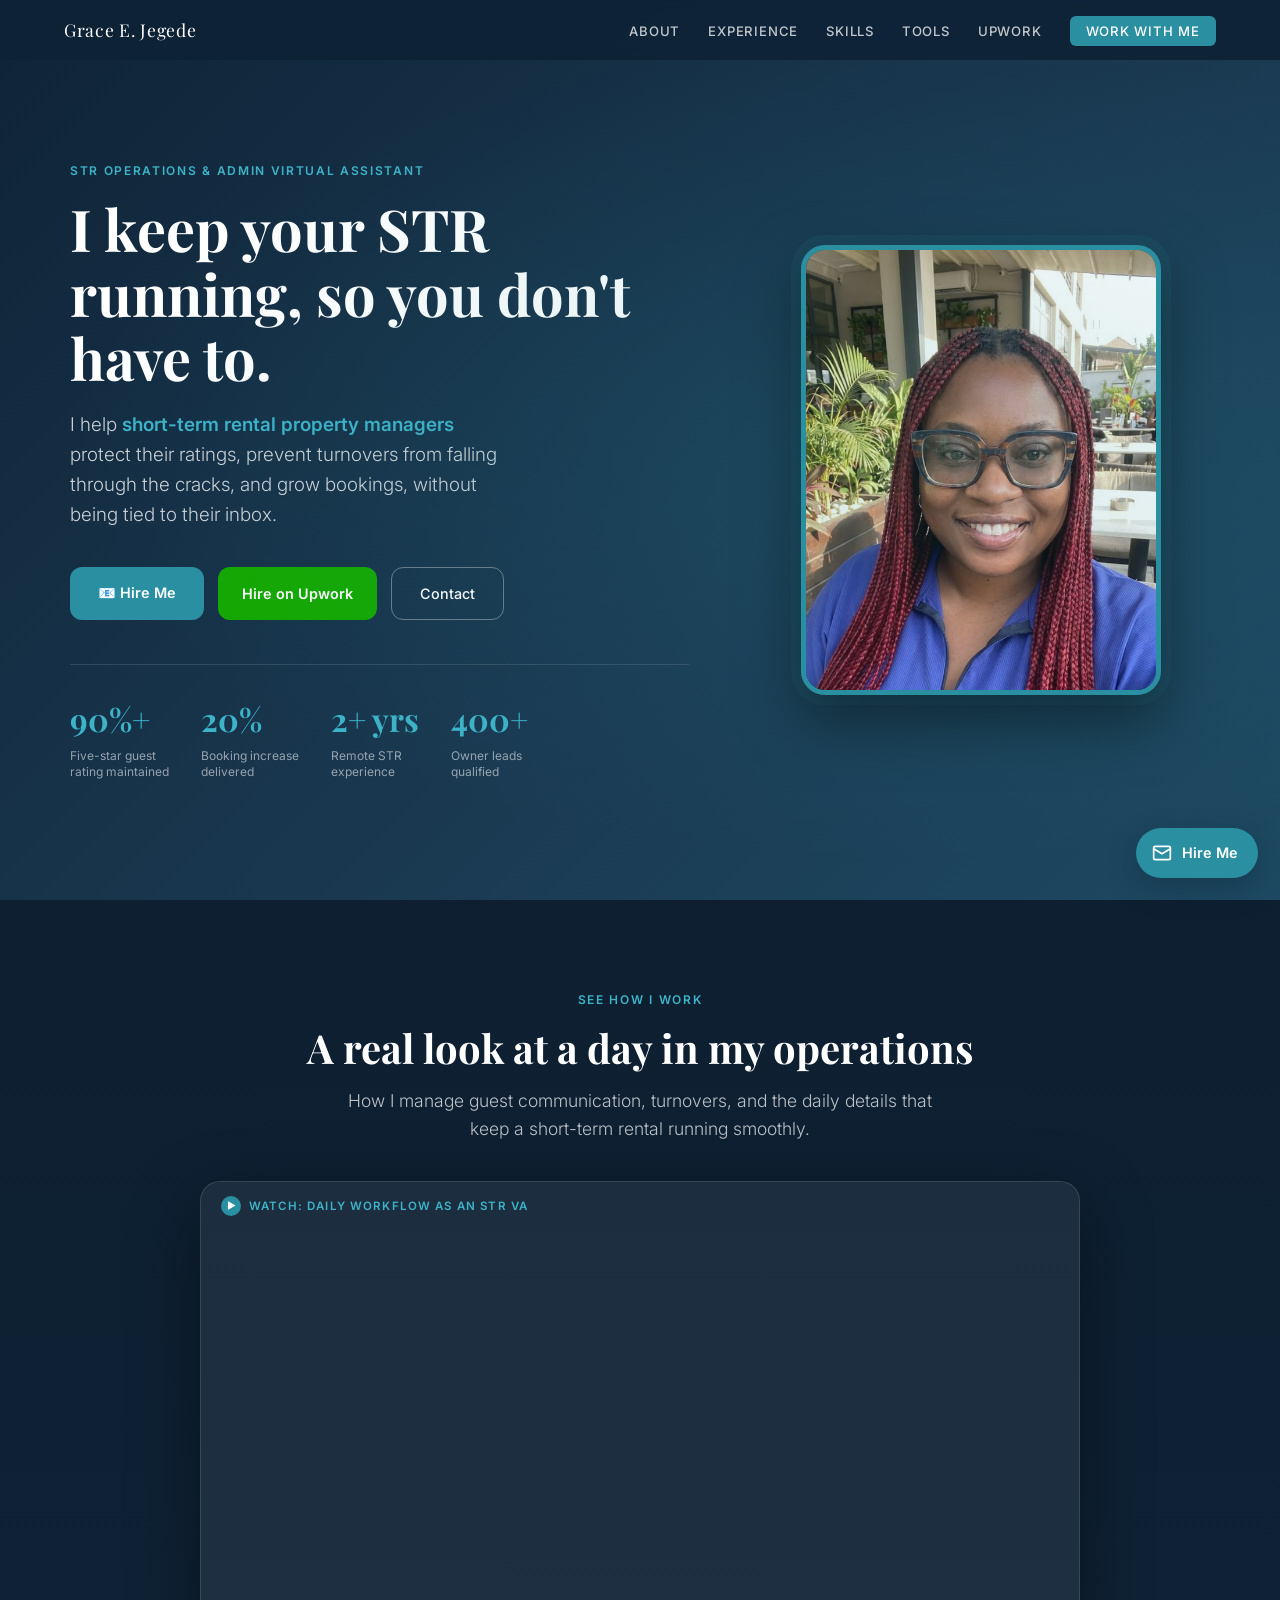
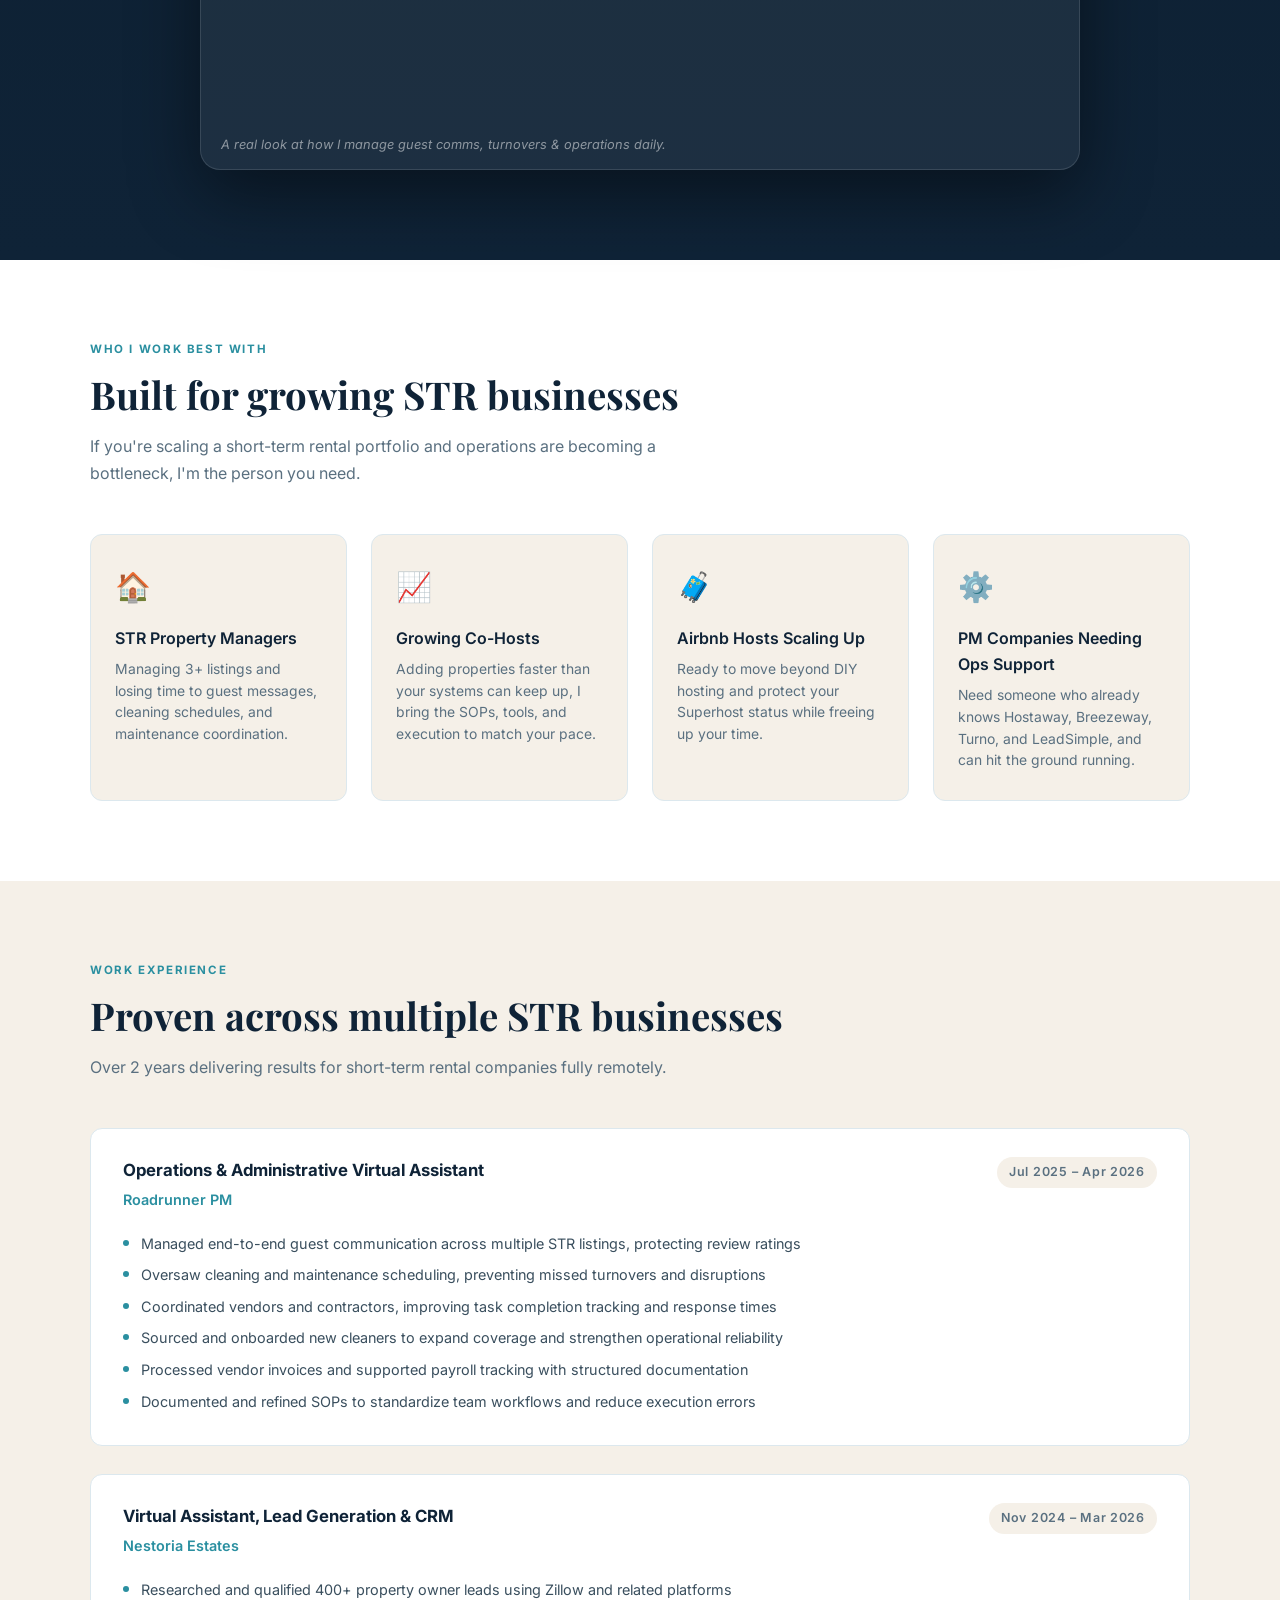
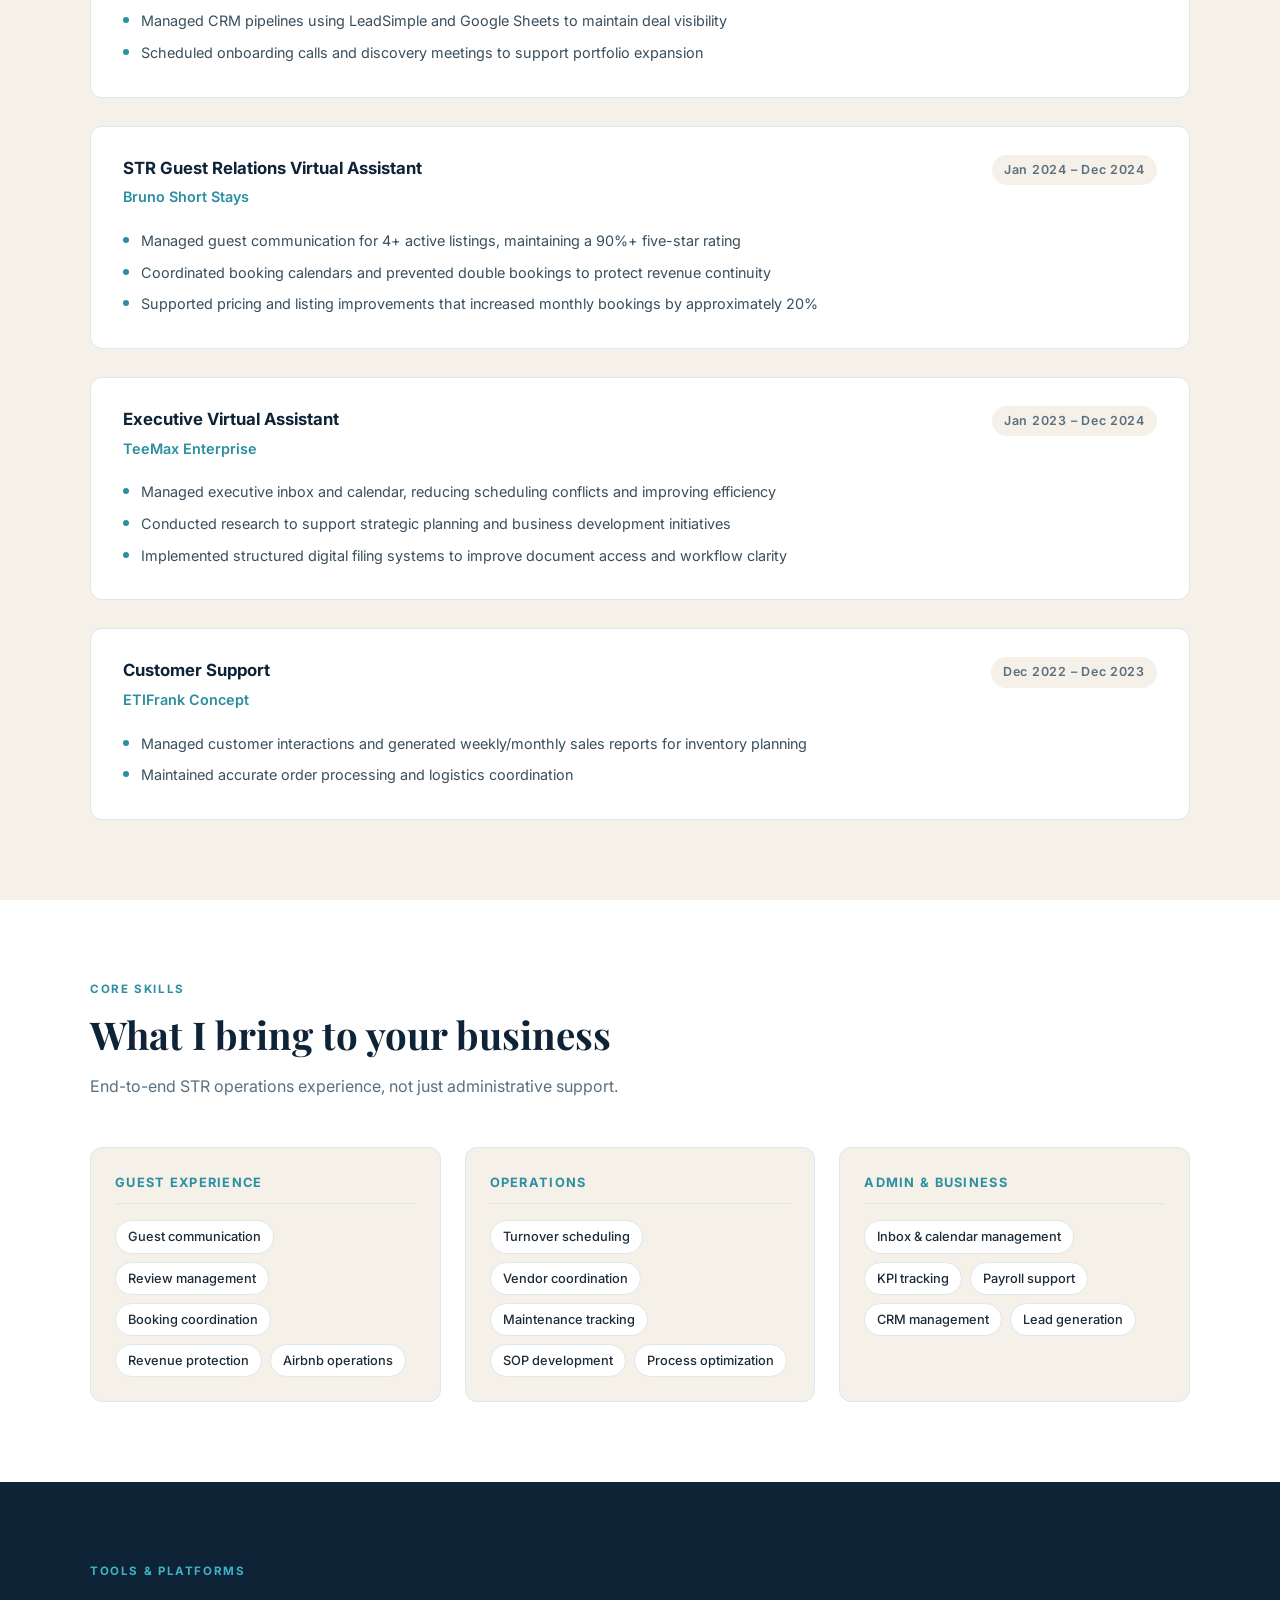
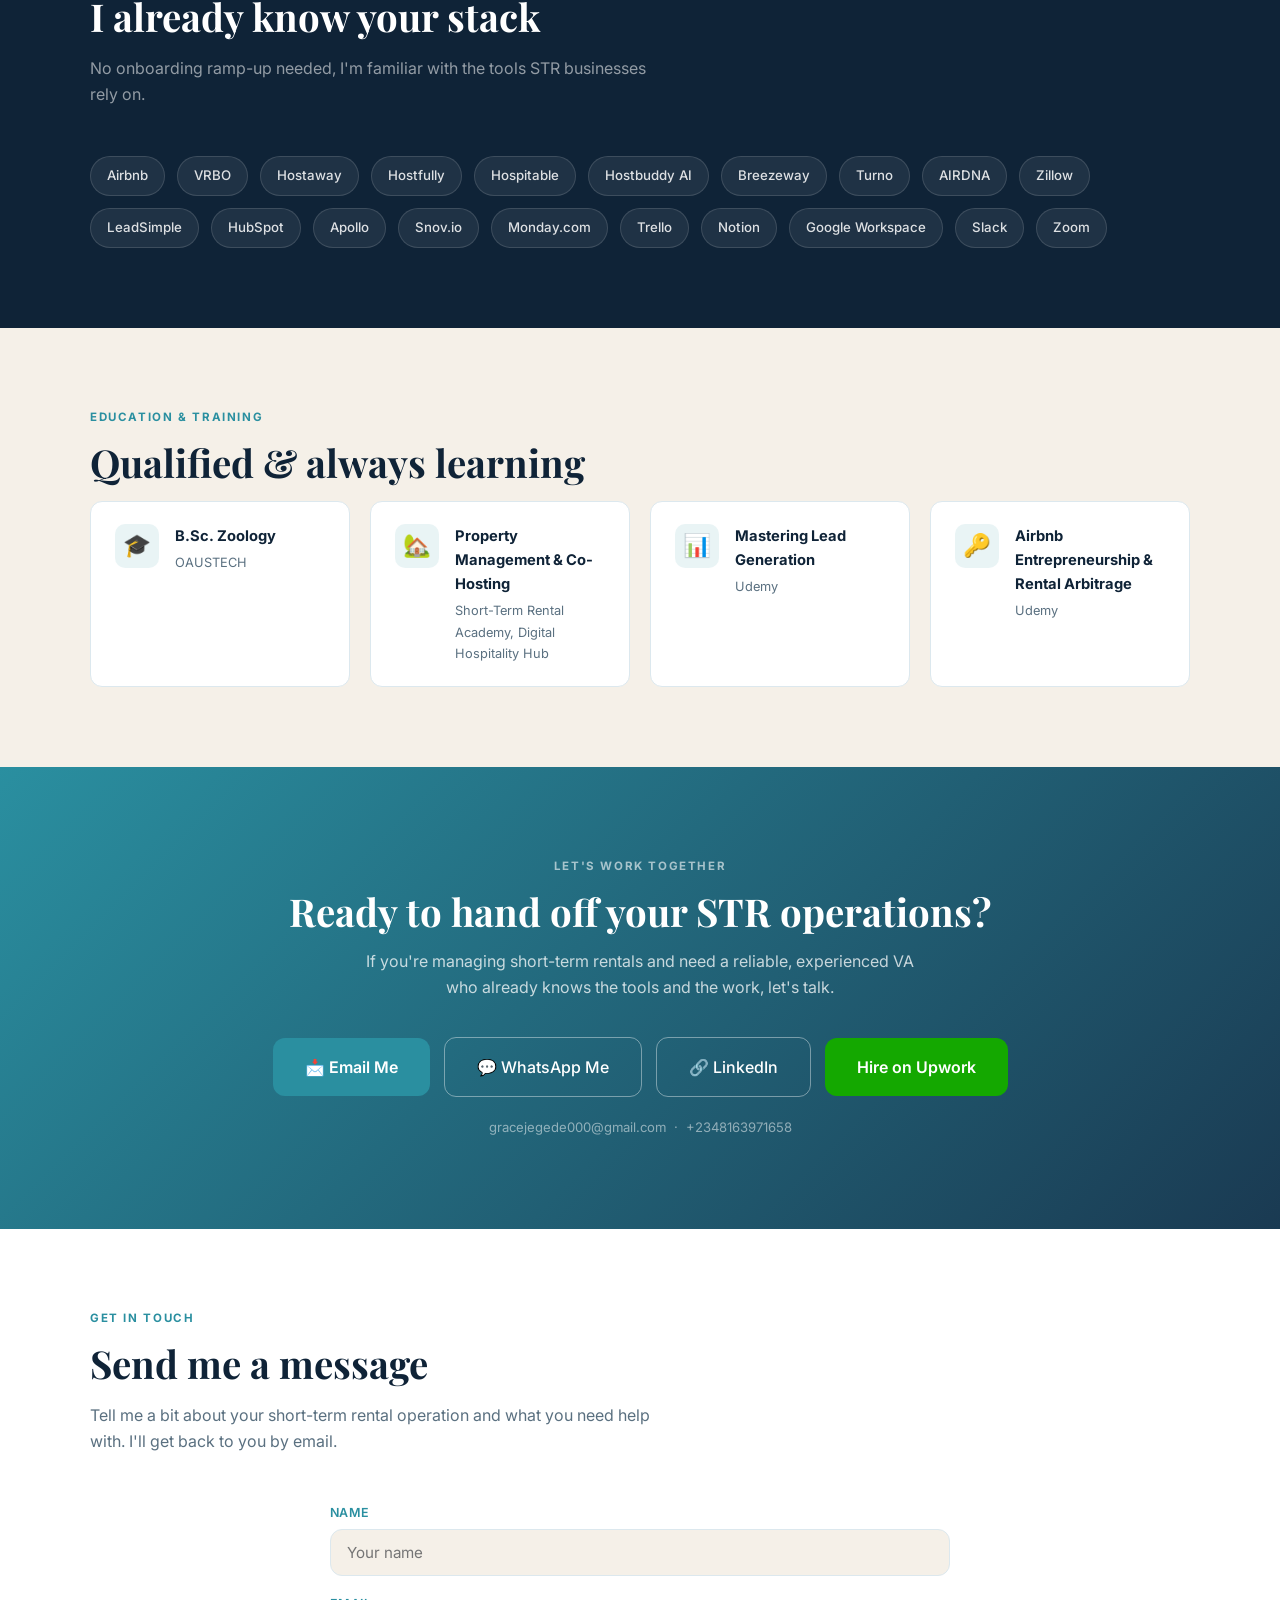
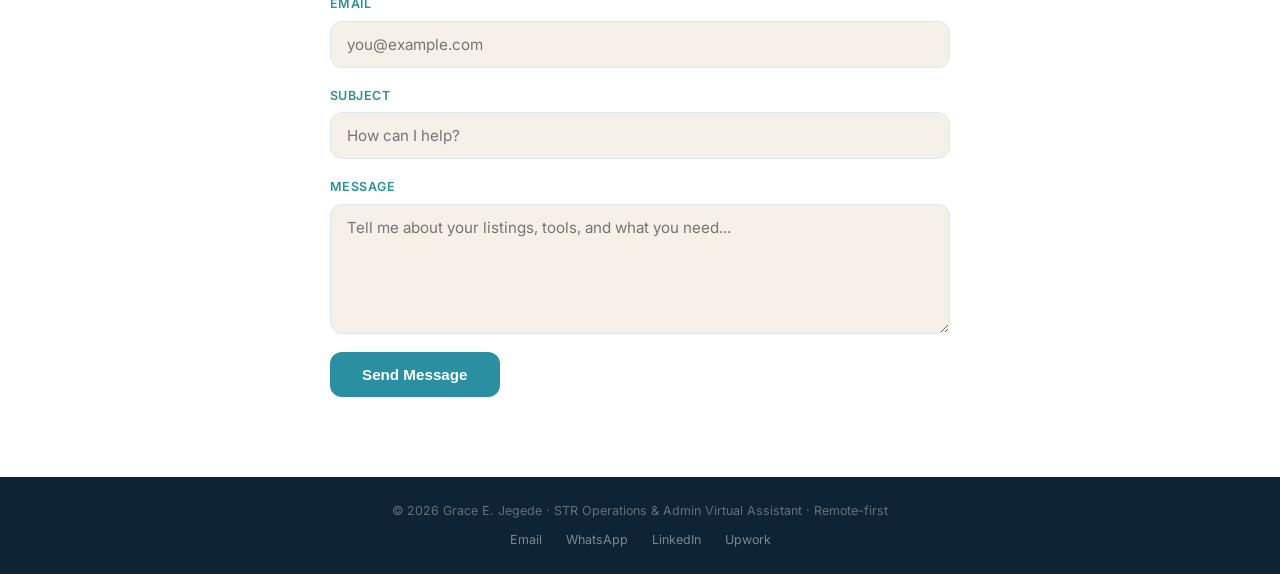
==== commit 6c5d587d: "Add files via upload" ====
--- a/index.html
+++ b/index.html
@@ -104,8 +104,8 @@
       pointer-events: none;
     }
     .hero-inner {
-      max-width: 1100px; margin: 0 auto; width: 100%;
-      display: grid; grid-template-columns: 1fr 1fr; gap: 60px; align-items: center;
+      max-width: 1140px; margin: 0 auto; width: 100%;
+      display: grid; grid-template-columns: 1.15fr 0.85fr; gap: 64px; align-items: center;
     }
     .hero-eyebrow {
       font-size: 0.75rem; font-weight: 600; letter-spacing: 0.14em;
@@ -206,6 +206,31 @@
       font-size: 0.8rem;
       color: rgba(255,255,255,0.5);
       font-style: italic;
+    }
+
+    /* ── VIDEO SECTION ── */
+    #see-how-i-work {
+      background: linear-gradient(180deg, #0d1f30 0%, var(--navy) 100%);
+      padding: 90px 5vw;
+    }
+    .video-section-inner { max-width: 880px; margin: 0 auto; }
+    .video-section-head { text-align: center; margin-bottom: 38px; }
+    .section-eyebrow {
+      font-size: 0.75rem; font-weight: 600; letter-spacing: 0.14em;
+      text-transform: uppercase; color: var(--teal-lt); margin-bottom: 14px;
+    }
+    .video-section-title {
+      font-family: 'Playfair Display', serif;
+      font-size: clamp(1.7rem, 3.4vw, 2.5rem);
+      color: var(--white); line-height: 1.18; margin-bottom: 16px;
+    }
+    .video-section-sub {
+      font-size: clamp(0.98rem, 1.6vw, 1.1rem);
+      color: rgba(255,255,255,0.72); font-weight: 300;
+      line-height: 1.6; max-width: 620px; margin: 0 auto;
+    }
+    #see-how-i-work .hero-video-card {
+      box-shadow: 0 24px 70px rgba(0,0,0,0.45);
     }
 
     /* ── SECTIONS ── */
@@ -375,8 +400,10 @@
     @media (max-width: 768px) {
       .nav-links { display: none; }
       .hamburger { display: flex; }
-      .hero-inner { grid-template-columns: 1fr; gap: 40px; }
-      .hero-video-card { order: -1; }
+      .hero-inner { grid-template-columns: 1fr; gap: 36px; }
+      .hero-right { order: -1; }
+      .hero-photo { max-width: 280px; }
+      #see-how-i-work { padding: 60px 5vw; }
       .hero-stats { gap: 20px; }
       .exp-card { padding: 22px 20px; }
       section { padding: 60px 5vw; }
@@ -391,15 +418,16 @@
     .reveal.visible { opacity: 1; transform: none; }
 
     /* ── PHOTO ── */
-    .hero-photo-wrap { margin-bottom: 28px; }
+    .hero-right { display: flex; justify-content: center; align-items: center; }
+    .hero-photo-wrap { width: 100%; display: flex; justify-content: center; }
     .hero-photo {
       width: 100%;
-      max-width: 260px;
-      aspect-ratio: 3 / 4;
-      border-radius: 20px;
-      object-fit: cover; object-position: center 18%;
-      border: 4px solid var(--teal);
-      box-shadow: 0 18px 50px rgba(0,0,0,0.45), 0 0 0 8px rgba(42,143,160,0.12);
+      max-width: 360px;
+      aspect-ratio: 4 / 5;
+      border-radius: 24px;
+      object-fit: cover; object-position: center 15%;
+      border: 5px solid var(--teal);
+      box-shadow: 0 24px 60px rgba(0,0,0,0.5), 0 0 0 10px rgba(42,143,160,0.10);
       display: block;
     }
 
@@ -508,7 +536,6 @@
 <section id="hero">
   <div class="hero-inner">
     <div class="hero-left">
-      <div class="hero-photo-wrap"><img src="[data-uri]" alt="Grace E. Jegede, STR Operations Virtual Assistant" class="hero-photo" /></div>
       <p class="hero-eyebrow">STR Operations &amp; Admin Virtual Assistant</p>
       <h1 class="hero-name">I keep your STR running, so you don't have to.</h1>
       <p class="hero-tagline">
@@ -539,7 +566,20 @@
       </div>
     </div>
     <div class="hero-right">
-      <div class="hero-video-card">
+      <div class="hero-photo-wrap"><img src="[data-uri]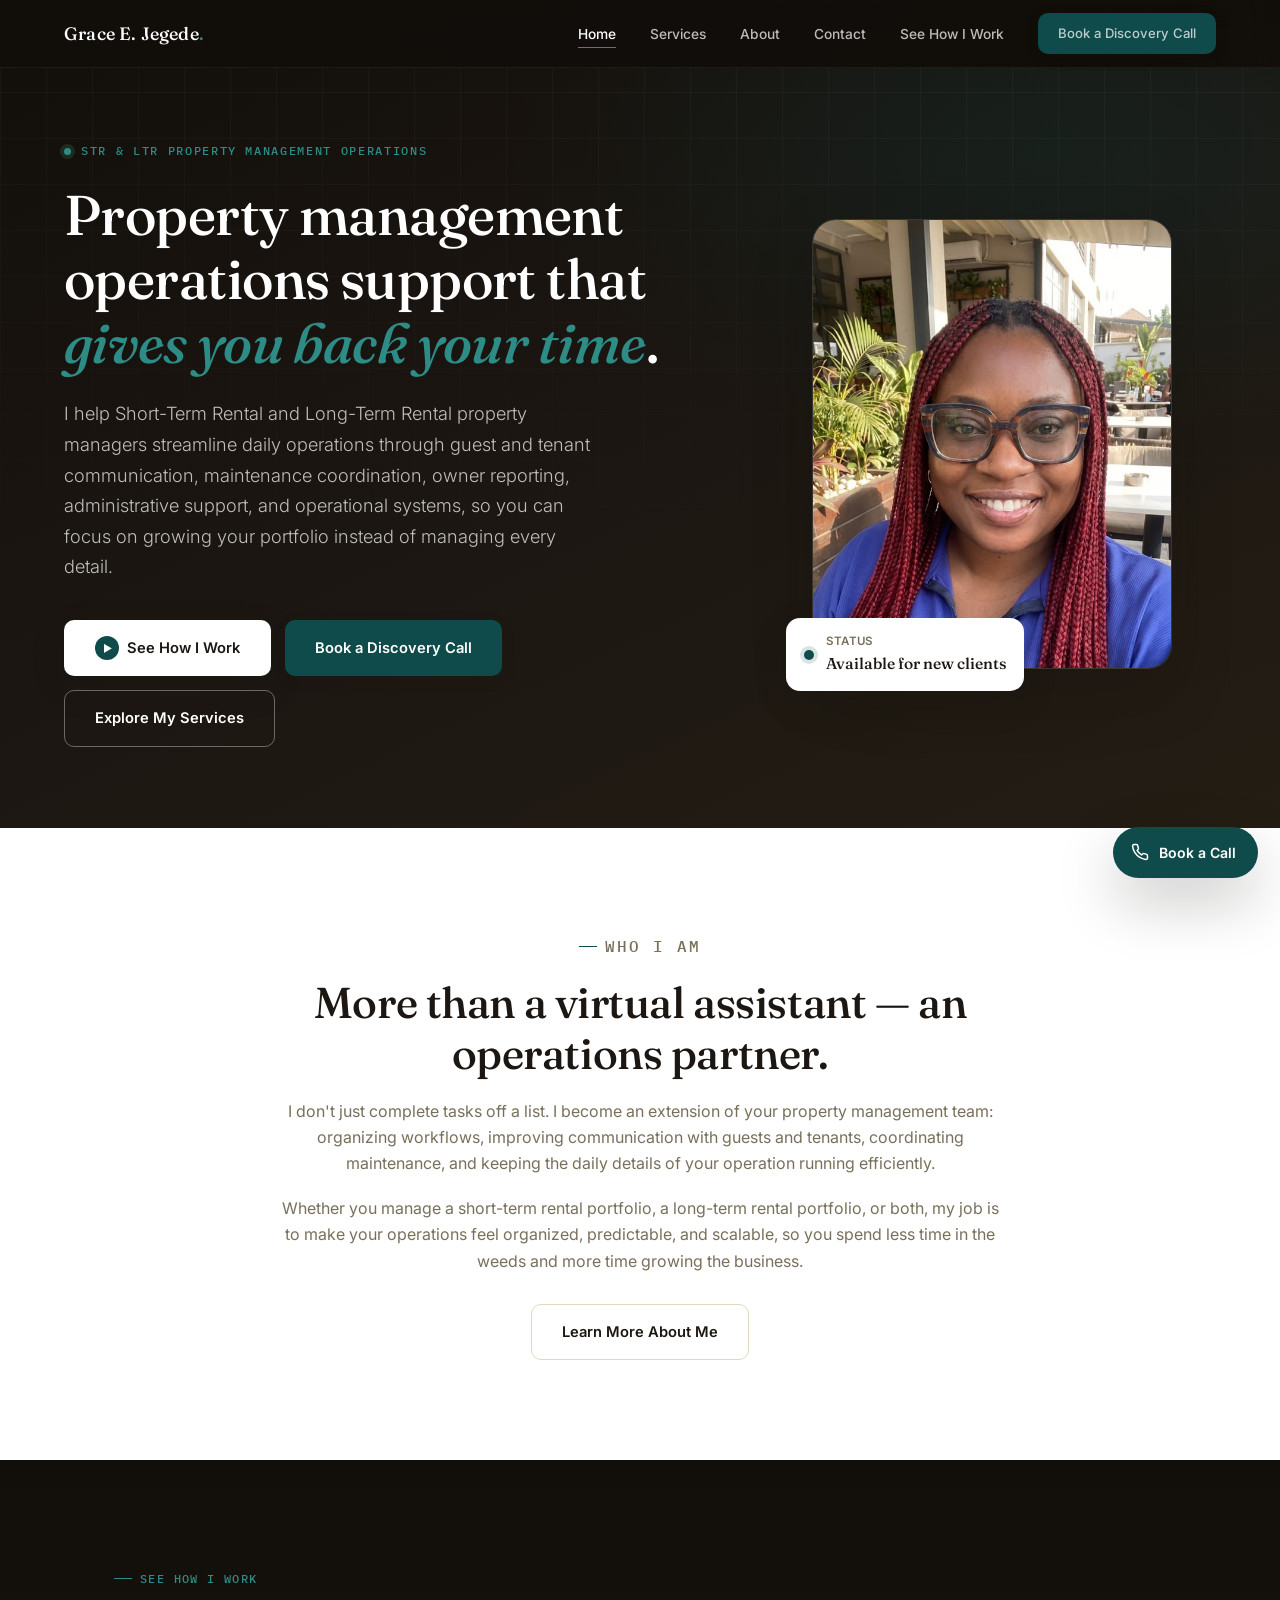
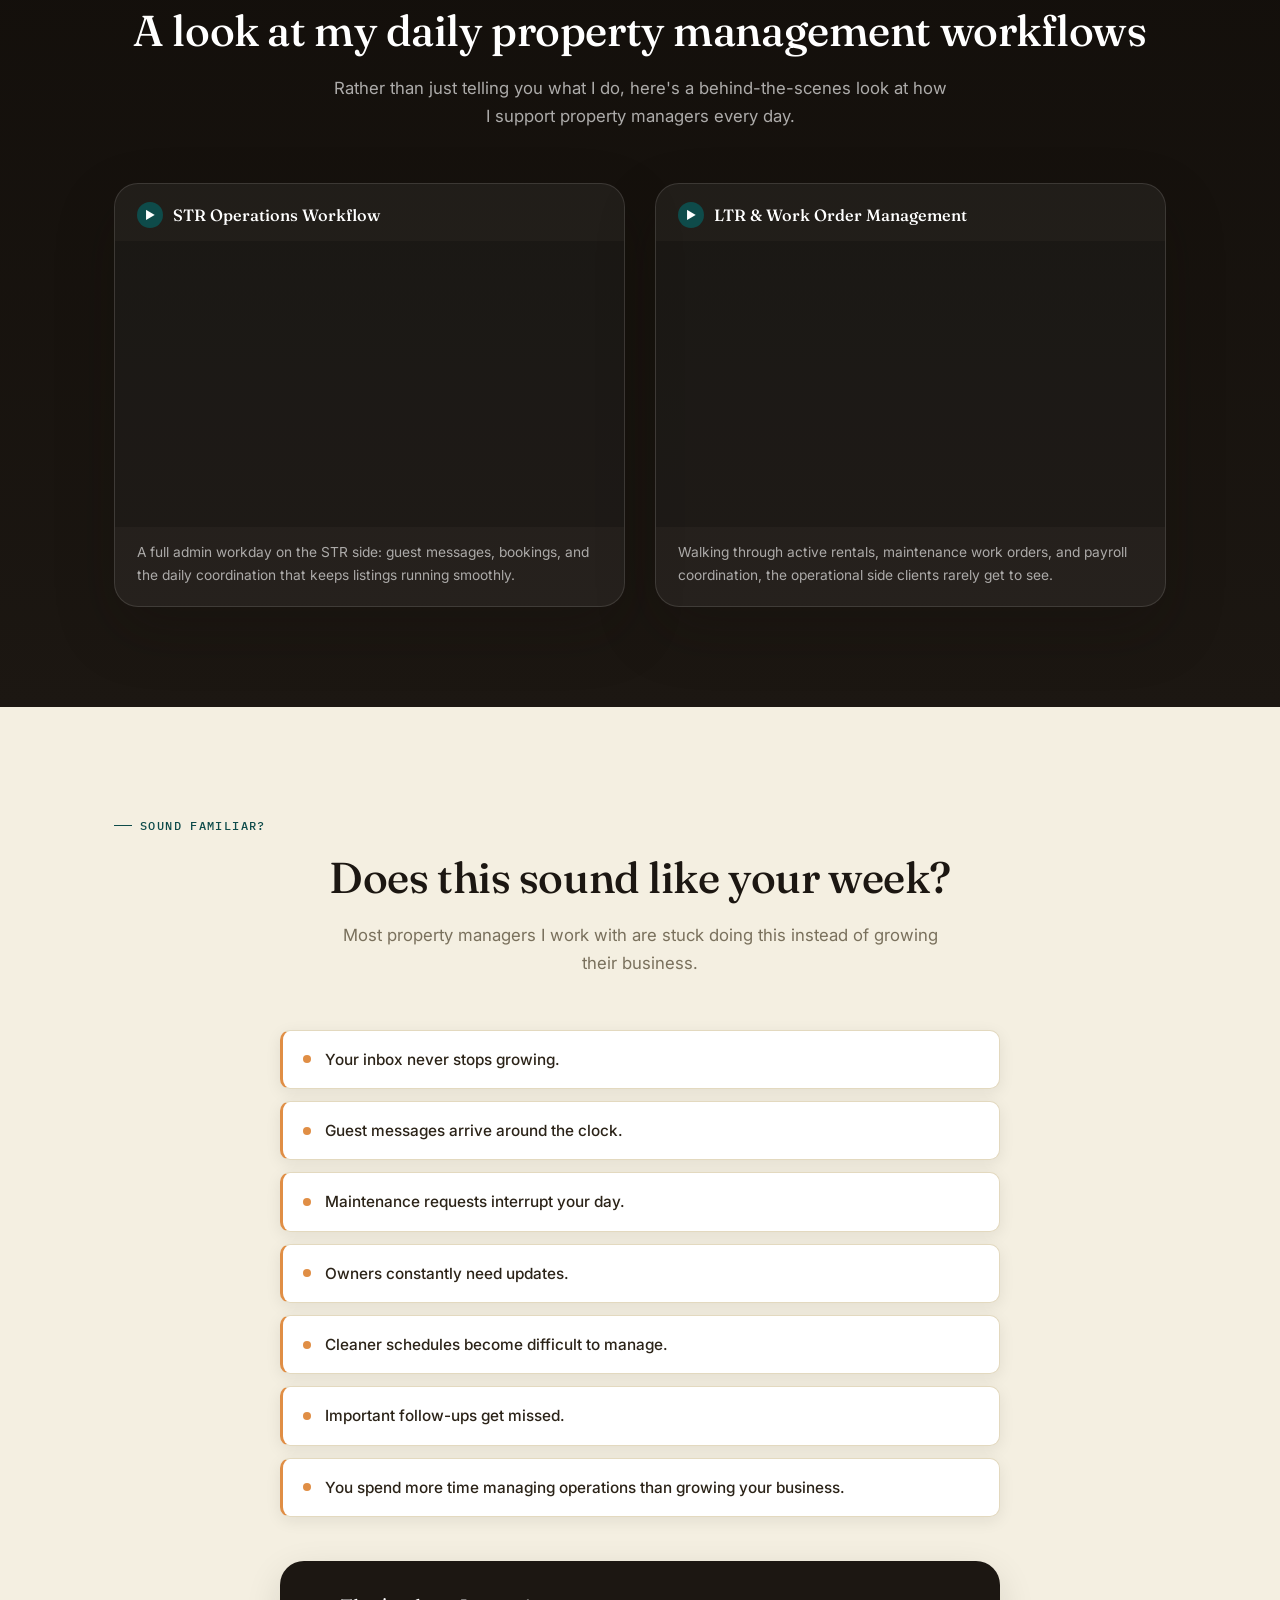
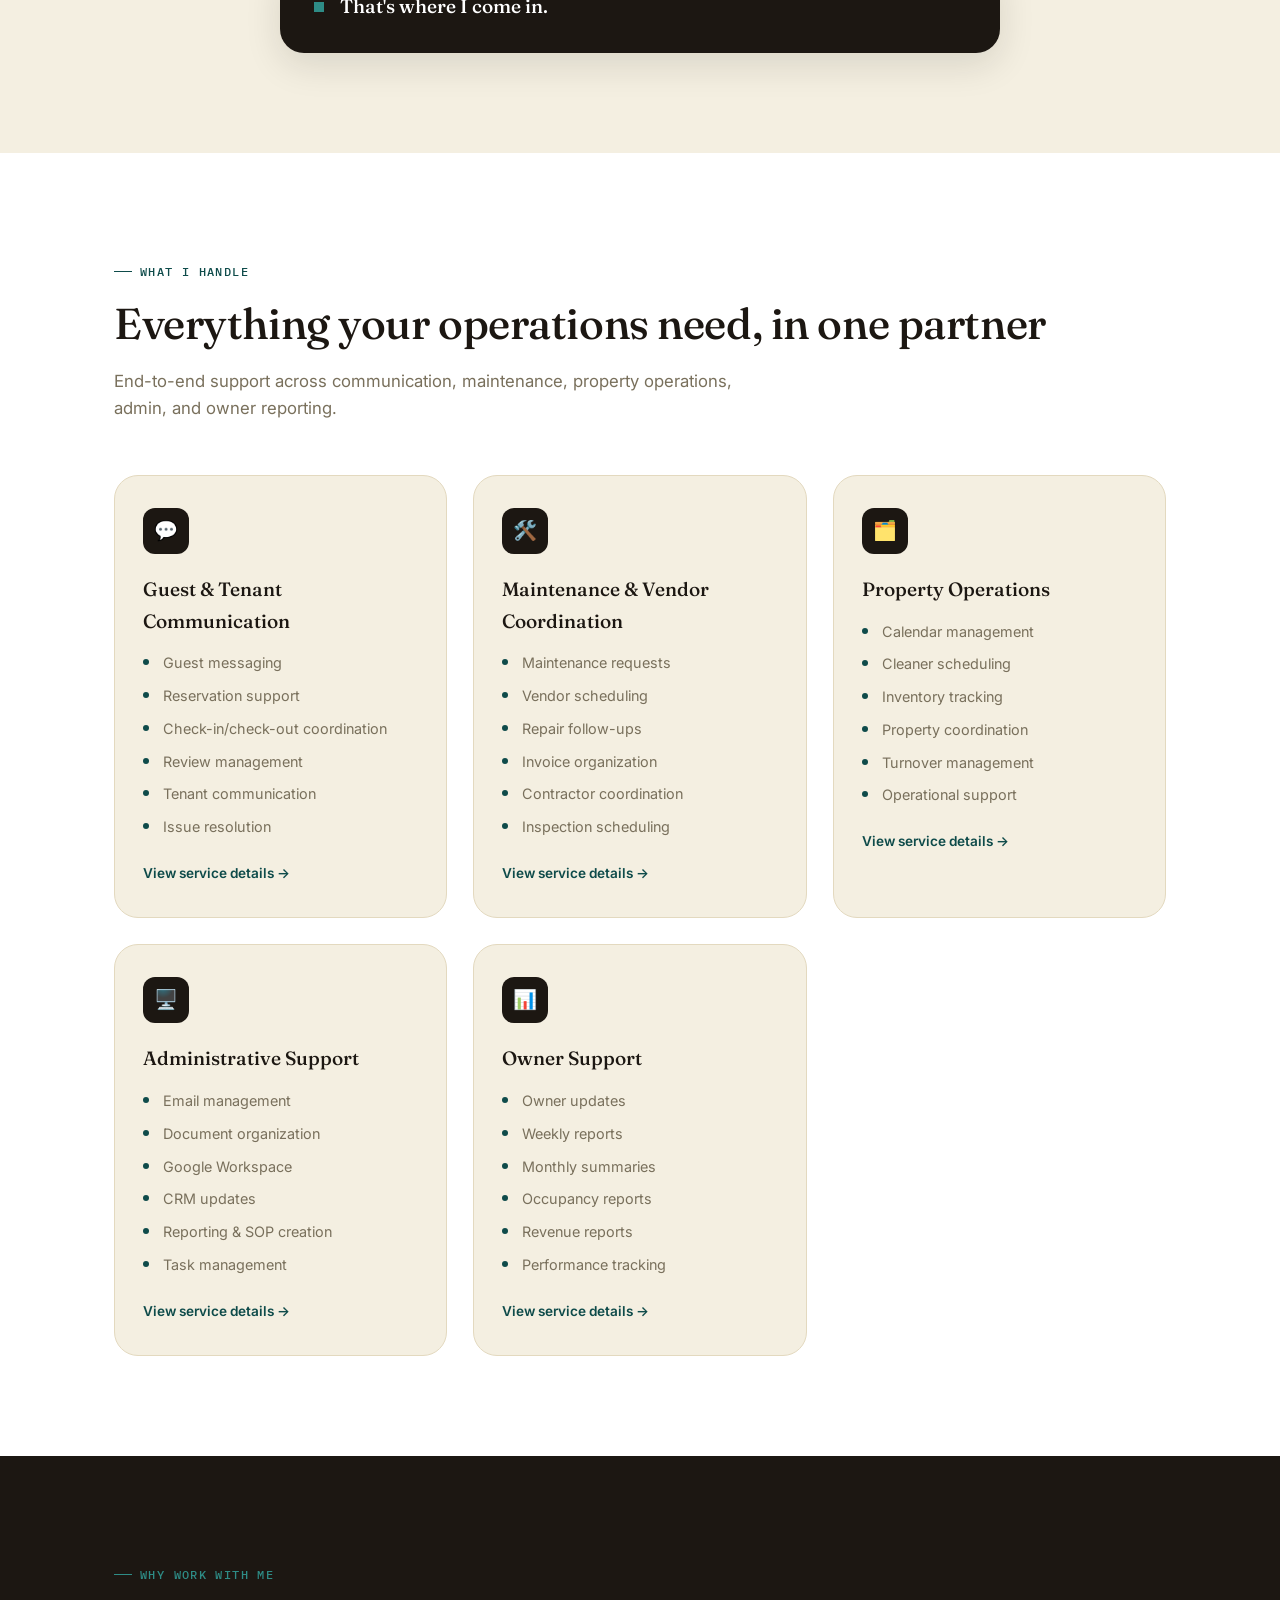
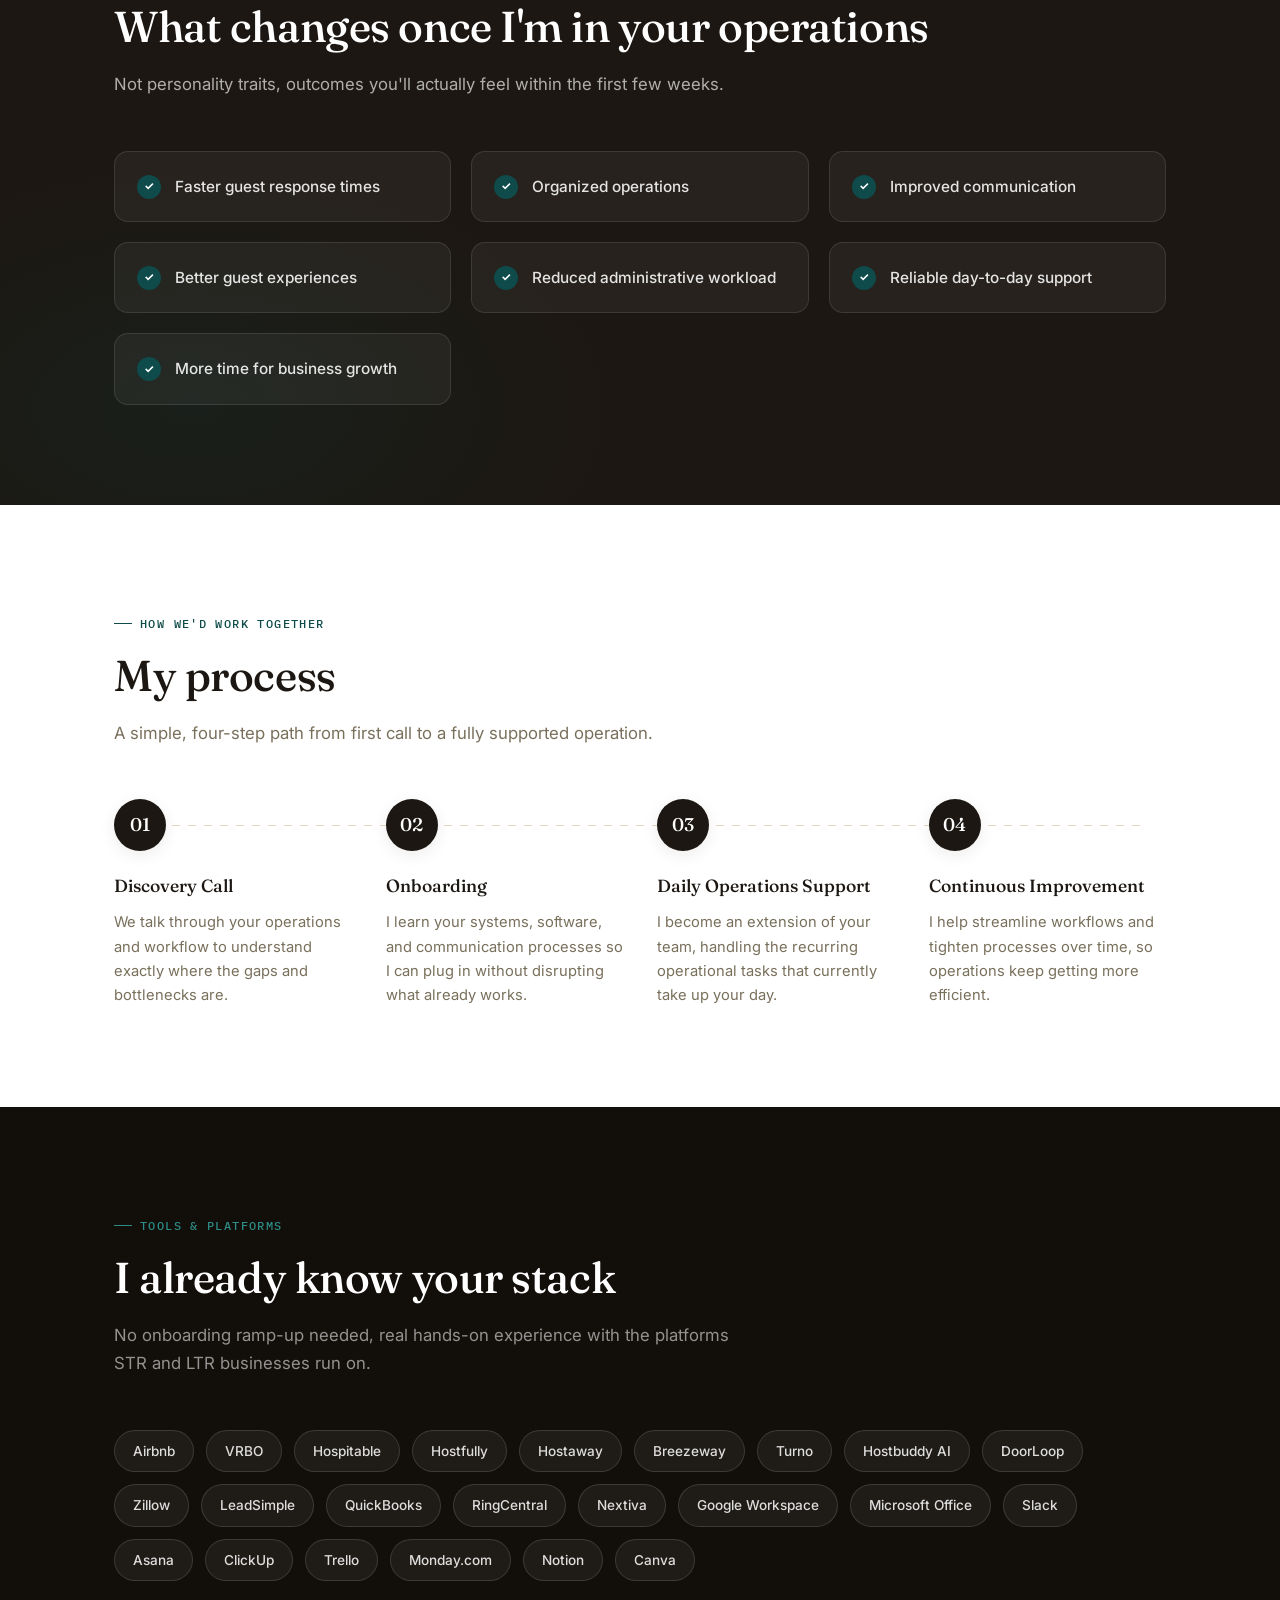
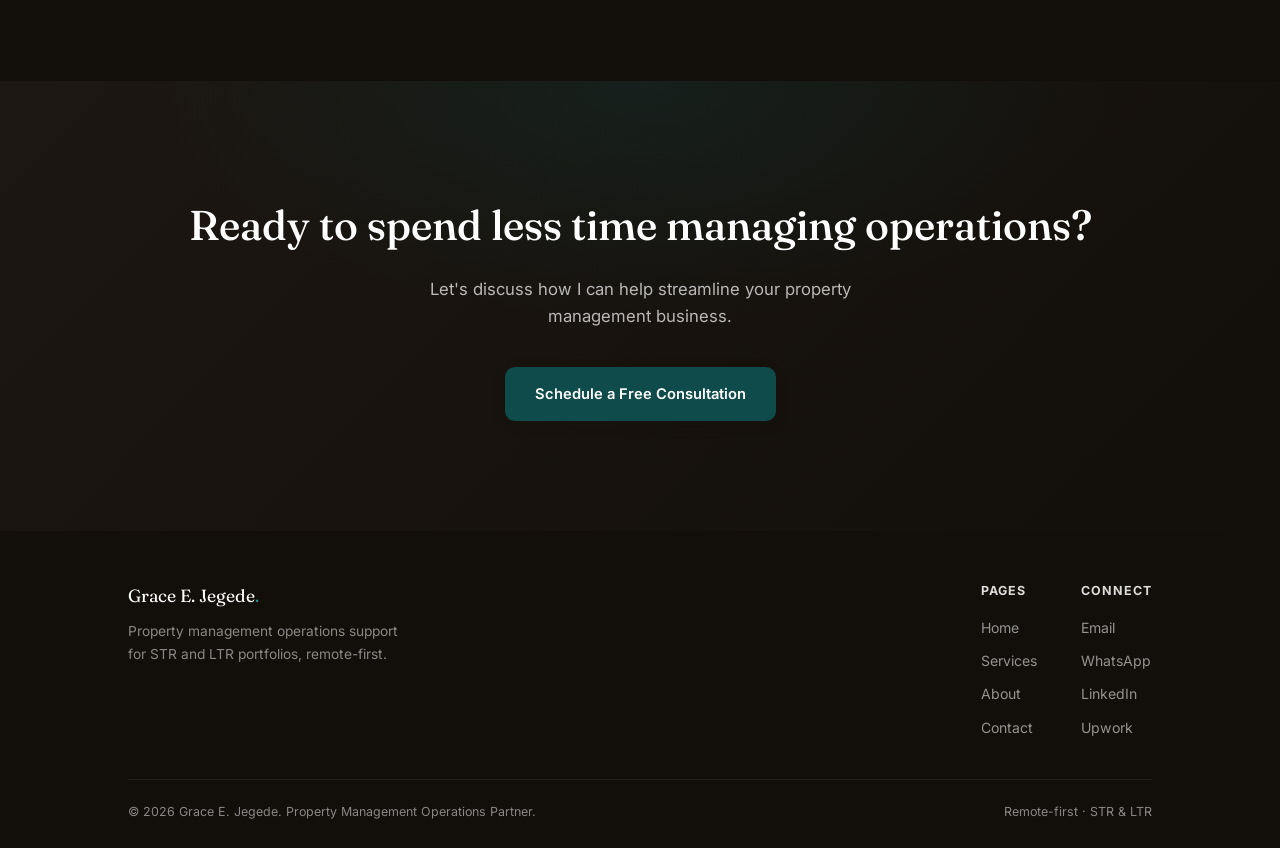
==== commit 6e06f5bc: "Add files via upload" ====
--- a/index.html
+++ b/index.html
@@ -1,754 +1,252 @@
 <!DOCTYPE html>
 <html lang="en">
 <head>
-  <meta charset="UTF-8" />
-  <meta name="viewport" content="width=device-width, initial-scale=1.0"/>
-  <title>Grace E. Jegede | STR Operations VA</title>
-  <link rel="preconnect" href="https://fonts.googleapis.com">
-  <link rel="preconnect" href="https://fonts.gstatic.com" crossorigin>
-  <link href="https://fonts.googleapis.com/css2?family=Playfair+Display:wght@400;700&family=Inter:wght@300;400;500;600&display=swap" rel="stylesheet">
-  <style>
-    *, *::before, *::after { box-sizing: border-box; margin: 0; padding: 0; }
-
-    :root {
-      --navy:    #0f2337;
-      --navy-mid:#1a3a52;
-      --teal:    #2a8fa0;
-      --teal-lt: #3db3c8;
-      --sand:    #f5f0e8;
-      --white:   #ffffff;
-      --ink:     #1c2b38;
-      --muted:   #5a7080;
-      --border:  #dce8ee;
-      --radius:  12px;
-      --radius-lg: 20px;
-    }
-
-    html { scroll-behavior: smooth; }
-
-    body {
-      font-family: 'Inter', sans-serif;
-      background: var(--sand);
-      color: var(--ink);
-      line-height: 1.65;
-    }
-
-    /* ── NAV ── */
-    nav {
-      position: fixed; top: 0; left: 0; right: 0; z-index: 100;
-      background: rgba(15,35,55,0.96);
-      backdrop-filter: blur(10px);
-      display: flex; align-items: center; justify-content: space-between;
-      padding: 0 5vw;
-      height: 60px;
-    }
-    .nav-logo {
-      font-family: 'Playfair Display', serif;
-      color: var(--white);
-      font-size: 1.1rem;
-      letter-spacing: 0.04em;
-    }
-    .nav-links { display: flex; gap: 28px; list-style: none; }
-    .nav-links a {
-      color: rgba(255,255,255,0.75);
-      text-decoration: none;
-      font-size: 0.82rem;
-      font-weight: 500;
-      letter-spacing: 0.06em;
-      text-transform: uppercase;
-      transition: color 0.2s;
-    }
-    .nav-links a:hover { color: var(--teal-lt); }
-    .nav-cta {
-      background: var(--teal);
-      color: var(--white) !important;
-      padding: 7px 16px;
-      border-radius: 6px;
-      transition: background 0.2s !important;
-    }
-    .nav-cta:hover { background: var(--teal-lt) !important; color: var(--white) !important; }
-
-    /* hamburger */
-    .hamburger { display: none; flex-direction: column; gap: 5px; cursor: pointer; background: none; border: none; padding: 4px; }
-    .hamburger span { display: block; width: 22px; height: 2px; background: var(--white); border-radius: 2px; transition: all 0.3s; }
-    .hamburger.open span:nth-child(1) { transform: translateY(7px) rotate(45deg); }
-    .hamburger.open span:nth-child(2) { opacity: 0; }
-    .hamburger.open span:nth-child(3) { transform: translateY(-7px) rotate(-45deg); }
-
-    .mobile-menu {
-      display: none; position: fixed; top: 60px; left: 0; right: 0; z-index: 99;
-      background: var(--navy);
-      padding: 20px 5vw 28px;
-      flex-direction: column; gap: 16px;
-    }
-    .mobile-menu.open { display: flex; }
-    .mobile-menu a {
-      color: rgba(255,255,255,0.85); text-decoration: none;
-      font-size: 1rem; font-weight: 500; padding: 8px 0;
-      border-bottom: 1px solid rgba(255,255,255,0.08);
-    }
-    .mobile-menu a:last-child { border-bottom: none; }
-
-    /* ── HERO ── */
-    #hero {
-      min-height: 100vh;
-      background: linear-gradient(135deg, var(--navy) 0%, var(--navy-mid) 60%, #1d4a62 100%);
-      display: flex; align-items: center;
-      padding: 100px 5vw 60px;
-      position: relative; overflow: hidden;
-    }
-    #hero::before {
-      content: '';
-      position: absolute; inset: 0;
-      background: radial-gradient(ellipse at 70% 50%, rgba(42,143,160,0.18) 0%, transparent 65%);
-      pointer-events: none;
-    }
-    .hero-inner {
-      max-width: 1140px; margin: 0 auto; width: 100%;
-      display: grid; grid-template-columns: 1.15fr 0.85fr; gap: 64px; align-items: center;
-    }
-    .hero-eyebrow {
-      font-size: 0.75rem; font-weight: 600; letter-spacing: 0.14em;
-      text-transform: uppercase; color: var(--teal-lt);
-      margin-bottom: 16px;
-    }
-    .hero-name {
-      font-family: 'Playfair Display', serif;
-      font-size: clamp(2.4rem, 5vw, 3.6rem);
-      color: var(--white);
-      line-height: 1.12;
-      margin-bottom: 20px;
-    }
-    .hero-tagline {
-      font-size: clamp(1rem, 2vw, 1.18rem);
-      color: rgba(255,255,255,0.78);
-      font-weight: 300;
-      line-height: 1.6;
-      margin-bottom: 36px;
-      max-width: 440px;
-    }
-    .hero-tagline strong { color: var(--teal-lt); font-weight: 600; }
-    .hero-btns { display: flex; gap: 14px; flex-wrap: wrap; }
-    .btn-primary {
-      background: var(--teal);
-      color: var(--white);
-      padding: 14px 28px;
-      border-radius: var(--radius);
-      text-decoration: none;
-      font-weight: 600;
-      font-size: 0.9rem;
-      transition: background 0.2s, transform 0.15s;
-      display: inline-block;
-    }
-    .btn-primary:hover { background: var(--teal-lt); transform: translateY(-2px); }
-    .btn-outline {
-      border: 1.5px solid rgba(255,255,255,0.35);
-      color: var(--white);
-      padding: 14px 28px;
-      border-radius: var(--radius);
-      text-decoration: none;
-      font-weight: 500;
-      font-size: 0.9rem;
-      transition: border-color 0.2s, background 0.2s;
-      display: inline-block;
-    }
-    .btn-outline:hover { border-color: var(--teal-lt); background: rgba(42,143,160,0.12); }
-
-    /* stats row */
-    .hero-stats {
-      display: flex; gap: 32px; margin-top: 44px;
-      border-top: 1px solid rgba(255,255,255,0.12);
-      padding-top: 28px;
-    }
-    .stat-item { }
-    .stat-num {
-      font-family: 'Playfair Display', serif;
-      font-size: 2rem; color: var(--teal-lt); font-weight: 700;
-    }
-    .stat-label { font-size: 0.75rem; color: rgba(255,255,255,0.55); line-height: 1.3; margin-top: 2px; }
-
-    /* hero right, video card */
-    .hero-video-card {
-      background: rgba(255,255,255,0.06);
-      border: 1px solid rgba(255,255,255,0.12);
-      border-radius: var(--radius-lg);
-      overflow: hidden;
-      position: relative;
-    }
-    .video-label {
-      padding: 14px 20px 10px;
-      font-size: 0.72rem;
-      font-weight: 600;
-      letter-spacing: 0.1em;
-      text-transform: uppercase;
-      color: var(--teal-lt);
-      display: flex; align-items: center; gap: 8px;
-    }
-    .video-label::before {
-      content: '▶';
-      font-size: 0.6rem;
-      background: var(--teal);
-      color: white;
-      width: 20px; height: 20px;
-      border-radius: 50%;
-      display: flex; align-items: center; justify-content: center;
-      padding-left: 2px;
-    }
-    .loom-embed {
-      position: relative; padding-bottom: 56.25%; height: 0;
-    }
-    .loom-embed iframe {
-      position: absolute; top: 0; left: 0;
-      width: 100%; height: 100%; border: none;
-    }
-    .video-caption {
-      padding: 14px 20px;
-      font-size: 0.8rem;
-      color: rgba(255,255,255,0.5);
-      font-style: italic;
-    }
-
-    /* ── VIDEO SECTION ── */
-    #see-how-i-work {
-      background: linear-gradient(180deg, #0d1f30 0%, var(--navy) 100%);
-      padding: 90px 5vw;
-    }
-    .video-section-inner { max-width: 880px; margin: 0 auto; }
-    .video-section-head { text-align: center; margin-bottom: 38px; }
-    .section-eyebrow {
-      font-size: 0.75rem; font-weight: 600; letter-spacing: 0.14em;
-      text-transform: uppercase; color: var(--teal-lt); margin-bottom: 14px;
-    }
-    .video-section-title {
-      font-family: 'Playfair Display', serif;
-      font-size: clamp(1.7rem, 3.4vw, 2.5rem);
-      color: var(--white); line-height: 1.18; margin-bottom: 16px;
-    }
-    .video-section-sub {
-      font-size: clamp(0.98rem, 1.6vw, 1.1rem);
-      color: rgba(255,255,255,0.72); font-weight: 300;
-      line-height: 1.6; max-width: 620px; margin: 0 auto;
-    }
-    #see-how-i-work .hero-video-card {
-      box-shadow: 0 24px 70px rgba(0,0,0,0.45);
-    }
-
-    /* ── SECTIONS ── */
-    section { padding: 80px 5vw; }
-    .section-inner { max-width: 1100px; margin: 0 auto; }
-    .section-label {
-      font-size: 0.72rem; font-weight: 700; letter-spacing: 0.14em;
-      text-transform: uppercase; color: var(--teal);
-      margin-bottom: 12px;
-    }
-    .section-title {
-      font-family: 'Playfair Display', serif;
-      font-size: clamp(1.7rem, 3.5vw, 2.4rem);
-      color: var(--navy);
-      margin-bottom: 16px;
-      line-height: 1.2;
-    }
-    .section-sub {
-      color: var(--muted);
-      font-size: 1rem;
-      max-width: 580px;
-      margin-bottom: 48px;
-    }
-
-    /* ── WHO I WORK WITH ── */
-    #who { background: var(--white); }
-    .who-grid {
-      display: grid; grid-template-columns: repeat(auto-fit, minmax(240px, 1fr));
-      gap: 24px;
-    }
-    .who-card {
-      background: var(--sand);
-      border-radius: var(--radius);
-      padding: 28px 24px;
-      border: 1px solid var(--border);
-      transition: transform 0.2s, box-shadow 0.2s;
-    }
-    .who-card:hover { transform: translateY(-4px); box-shadow: 0 10px 30px rgba(15,35,55,0.08); }
-    .who-icon { font-size: 1.8rem; margin-bottom: 14px; }
-    .who-card h3 { font-size: 1rem; font-weight: 600; color: var(--navy); margin-bottom: 8px; }
-    .who-card p { font-size: 0.87rem; color: var(--muted); line-height: 1.55; }
-
-    /* ── EXPERIENCE ── */
-    #experience { background: var(--sand); }
-    .exp-list { display: flex; flex-direction: column; gap: 28px; }
-    .exp-card {
-      background: var(--white);
-      border-radius: var(--radius);
-      border: 1px solid var(--border);
-      padding: 28px 32px;
-      position: relative;
-      transition: box-shadow 0.2s;
-    }
-    .exp-card:hover { box-shadow: 0 8px 28px rgba(15,35,55,0.07); }
-    .exp-header { display: flex; justify-content: space-between; align-items: flex-start; flex-wrap: wrap; gap: 10px; margin-bottom: 16px; }
-    .exp-title { font-weight: 700; font-size: 1.05rem; color: var(--navy); }
-    .exp-company { color: var(--teal); font-weight: 600; font-size: 0.9rem; margin-top: 3px; }
-    .exp-date {
-      font-size: 0.78rem; font-weight: 600; letter-spacing: 0.06em;
-      color: var(--muted); background: var(--sand);
-      padding: 5px 12px; border-radius: 20px; white-space: nowrap;
-    }
-    .exp-bullets { list-style: none; }
-    .exp-bullets li {
-      font-size: 0.9rem; color: #3a4f5e; padding: 5px 0;
-      padding-left: 18px; position: relative; line-height: 1.5;
-    }
-    .exp-bullets li::before {
-      content: '';
-      position: absolute; left: 0; top: 12px;
-      width: 6px; height: 6px;
-      background: var(--teal);
-      border-radius: 50%;
-    }
-
-    /* ── SKILLS ── */
-    #skills { background: var(--white); }
-    .skills-grid {
-      display: grid; grid-template-columns: repeat(auto-fit, minmax(280px, 1fr));
-      gap: 24px;
-    }
-    .skill-group {
-      background: var(--sand);
-      border-radius: var(--radius);
-      padding: 24px;
-      border: 1px solid var(--border);
-    }
-    .skill-group h3 {
-      font-size: 0.8rem; font-weight: 700; letter-spacing: 0.1em;
-      text-transform: uppercase; color: var(--teal);
-      margin-bottom: 16px; padding-bottom: 10px;
-      border-bottom: 1px solid var(--border);
-    }
-    .skill-tags { display: flex; flex-wrap: wrap; gap: 8px; }
-    .skill-tag {
-      background: var(--white);
-      border: 1px solid var(--border);
-      color: var(--ink);
-      padding: 5px 12px;
-      border-radius: 20px;
-      font-size: 0.8rem;
-      font-weight: 500;
-    }
-
-    /* ── TOOLS ── */
-    #tools { background: var(--navy); }
-    #tools .section-title { color: var(--white); }
-    #tools .section-label { color: var(--teal-lt); }
-    #tools .section-sub { color: rgba(255,255,255,0.55); }
-    .tools-row { display: flex; flex-wrap: wrap; gap: 12px; }
-    .tool-pill {
-      background: rgba(255,255,255,0.07);
-      border: 1px solid rgba(255,255,255,0.13);
-      color: rgba(255,255,255,0.85);
-      padding: 8px 16px;
-      border-radius: 30px;
-      font-size: 0.83rem;
-      font-weight: 500;
-      transition: background 0.2s, border-color 0.2s;
-    }
-    .tool-pill:hover { background: rgba(42,143,160,0.2); border-color: var(--teal); }
-
-    /* ── EDUCATION ── */
-    #education { background: var(--sand); }
-    .edu-list { display: grid; grid-template-columns: repeat(auto-fit, minmax(260px, 1fr)); gap: 20px; }
-    .edu-card {
-      background: var(--white);
-      border-radius: var(--radius);
-      border: 1px solid var(--border);
-      padding: 22px 24px;
-      display: flex; gap: 16px; align-items: flex-start;
-    }
-    .edu-icon {
-      font-size: 1.4rem; flex-shrink: 0;
-      background: rgba(42,143,160,0.1);
-      width: 44px; height: 44px; border-radius: 10px;
-      display: flex; align-items: center; justify-content: center;
-    }
-    .edu-text h4 { font-size: 0.92rem; font-weight: 700; color: var(--navy); margin-bottom: 4px; }
-    .edu-text p { font-size: 0.8rem; color: var(--muted); }
-
-    /* ── CTA ── */
-    #cta {
-      background: linear-gradient(135deg, var(--teal) 0%, var(--navy-mid) 100%);
-      text-align: center; padding: 90px 5vw;
-    }
-    #cta .section-title { color: var(--white); margin-bottom: 14px; }
-    #cta .section-sub { color: rgba(255,255,255,0.75); margin: 0 auto 36px; text-align: center; }
-    .cta-contact { display: flex; gap: 14px; justify-content: center; flex-wrap: wrap; align-items: center; }
-    .cta-email {
-      color: rgba(255,255,255,0.7); font-size: 0.88rem;
-      display: flex; align-items: center; gap: 8px;
-    }
-    .cta-email a { color: var(--white); font-weight: 600; text-decoration: none; border-bottom: 1px solid rgba(255,255,255,0.4); }
-    .cta-email a:hover { border-bottom-color: var(--white); }
-
-    /* ── FOOTER ── */
-    footer {
-      background: var(--navy);
-      text-align: center;
-      padding: 24px 5vw;
-      color: rgba(255,255,255,0.35);
-      font-size: 0.78rem;
-    }
-
-    /* ── RESPONSIVE ── */
-    @media (max-width: 768px) {
-      .nav-links { display: none; }
-      .hamburger { display: flex; }
-      .hero-inner { grid-template-columns: 1fr; gap: 36px; }
-      .hero-right { order: -1; }
-      .hero-photo { max-width: 280px; }
-      #see-how-i-work { padding: 60px 5vw; }
-      .hero-stats { gap: 20px; }
-      .exp-card { padding: 22px 20px; }
-      section { padding: 60px 5vw; }
-    }
-    @media (max-width: 480px) {
-      .hero-stats { flex-wrap: wrap; gap: 18px; }
-      .stat-num { font-size: 1.6rem; }
-    }
-
-    /* ── SCROLL REVEAL ── */
-    .reveal { opacity: 0; transform: translateY(22px); transition: opacity 0.55s ease, transform 0.55s ease; }
-    .reveal.visible { opacity: 1; transform: none; }
-
-    /* ── PHOTO ── */
-    .hero-right { display: flex; justify-content: center; align-items: center; }
-    .hero-photo-wrap { width: 100%; display: flex; justify-content: center; }
-    .hero-photo {
-      width: 100%;
-      max-width: 360px;
-      aspect-ratio: 4 / 5;
-      border-radius: 24px;
-      object-fit: cover; object-position: center 15%;
-      border: 5px solid var(--teal);
-      box-shadow: 0 24px 60px rgba(0,0,0,0.5), 0 0 0 10px rgba(42,143,160,0.10);
-      display: block;
-    }
-
-    /* ── UPWORK BUTTON ── */
-    .btn-upwork {
-      background: #14a800;
-      color: var(--white);
-      padding: 14px 24px;
-      border-radius: var(--radius);
-      text-decoration: none;
-      font-weight: 600;
-      font-size: 0.9rem;
-      transition: background 0.2s, transform 0.15s;
-      display: inline-flex; align-items: center; gap: 8px;
-    }
-    .btn-upwork:hover { background: #108a00; transform: translateY(-2px); }
-
-    /* ── FLOATING HIRE ME ICON ── */
-    .hire-fab {
-      position: fixed; right: 22px; bottom: 22px; z-index: 200;
-      display: flex; align-items: center; gap: 10px;
-      background: var(--teal);
-      color: var(--white) !important;
-      text-decoration: none;
-      padding: 13px 20px 13px 16px;
-      border-radius: 50px;
-      font-weight: 600; font-size: 0.9rem;
-      box-shadow: 0 10px 28px rgba(15,35,55,0.35);
-      transition: background 0.2s, transform 0.15s;
-    }
-    .hire-fab:hover { background: var(--teal-lt); transform: translateY(-2px); }
-    .hire-fab svg { width: 20px; height: 20px; flex-shrink: 0; }
-    @media (max-width: 480px) { .hire-fab span { display: none; } .hire-fab { padding: 14px; } }
-
-    /* ── CONTACT FORM ── */
-    #contact { background: var(--white); }
-    .contact-form {
-      max-width: 620px; margin: 0 auto;
-      display: grid; gap: 18px;
-    }
-    .contact-form .field { display: flex; flex-direction: column; gap: 6px; }
-    .contact-form label {
-      font-size: 0.78rem; font-weight: 600; letter-spacing: 0.04em;
-      text-transform: uppercase; color: var(--teal);
-    }
-    .contact-form input,
-    .contact-form textarea {
-      font-family: 'Inter', sans-serif;
-      font-size: 0.95rem; color: var(--ink);
-      background: var(--sand);
-      border: 1px solid var(--border);
-      border-radius: var(--radius);
-      padding: 13px 16px;
-      transition: border-color 0.2s, box-shadow 0.2s;
-    }
-    .contact-form input:focus,
-    .contact-form textarea:focus {
-      outline: none; border-color: var(--teal);
-      box-shadow: 0 0 0 3px rgba(42,143,160,0.15);
-    }
-    .contact-form textarea { resize: vertical; min-height: 130px; }
-    .contact-form .hp { display: none; }
-    .contact-form button {
-      justify-self: start;
-      background: var(--teal); color: var(--white);
-      border: none; cursor: pointer;
-      padding: 14px 32px; border-radius: var(--radius);
-      font-weight: 600; font-size: 0.95rem;
-      transition: background 0.2s, transform 0.15s;
-    }
-    .contact-form button:hover { background: var(--teal-lt); transform: translateY(-2px); }
-
-    @media (prefers-reduced-motion: reduce) {
-      .reveal { opacity: 1; transform: none; transition: none; }
-      .btn-primary, .btn-outline, .who-card { transition: none; }
-    }
-  </style>
+<meta charset="UTF-8" />
+<meta name="viewport" content="width=device-width, initial-scale=1.0"/>
+<title>Grace E. Jegede | Property Management Operations Partner</title>
+<meta name="description" content="Operations support for Short-Term and Long-Term Rental property managers — guest & tenant communication, maintenance coordination, owner reporting, and admin systems." />
+<link rel="preconnect" href="https://fonts.googleapis.com">
+<link rel="preconnect" href="https://fonts.gstatic.com" crossorigin>
+<link href="https://fonts.googleapis.com/css2?family=Fraunces:opsz,wght@9..144,400;9..144,500;9..144,600&family=Inter:wght@300;400;500;600;700&family=IBM+Plex+Mono:wght@400;500&display=swap" rel="stylesheet">
+<link rel="stylesheet" href="style.css">
 </head>
 <body>
 
-<!-- NAV -->
-<nav>
-  <span class="nav-logo">Grace E. Jegede</span>
+<nav class="site-nav">
+  <a href="index.html" class="nav-logo">Grace E. Jegede<span>.</span></a>
   <ul class="nav-links">
-    <li><a href="#who">About</a></li>
-    <li><a href="#experience">Experience</a></li>
-    <li><a href="#skills">Skills</a></li>
-    <li><a href="#tools">Tools</a></li>
-    <li><a href="https://www.upwork.com/freelancers/~017b2a7ccb002dc033" target="_blank" rel="noopener">Upwork</a></li>
-    <li><a href="#contact" class="nav-cta">Work With Me</a></li>
+    <li><a href="index.html" class="active">Home</a></li>
+    <li><a href="services.html">Services</a></li>
+    <li><a href="about.html">About</a></li>
+    <li><a href="contact.html">Contact</a></li>
+    <li><a href="#watch-workflow">See How I Work</a></li>
+    <li><a href="contact.html" class="btn btn-emerald" style="padding:10px 20px; font-size:0.82rem;">Book a Discovery Call</a></li>
   </ul>
-  <button class="hamburger" aria-label="Toggle menu" onclick="toggleMenu()">
-    <span></span><span></span><span></span>
-  </button>
+  <button class="hamburger" aria-label="Toggle menu" onclick="toggleMenu()"><span></span><span></span><span></span></button>
 </nav>
 <div class="mobile-menu" id="mobileMenu">
-  <a href="#who" onclick="closeMenu()">About</a>
-  <a href="#experience" onclick="closeMenu()">Experience</a>
-  <a href="#skills" onclick="closeMenu()">Skills</a>
-  <a href="#tools" onclick="closeMenu()">Tools</a>
-  <a href="https://www.upwork.com/freelancers/~017b2a7ccb002dc033" target="_blank" rel="noopener" onclick="closeMenu()">Upwork</a>
-  <a href="#contact" onclick="closeMenu()">Work With Me</a>
+  <a href="index.html" onclick="closeMenu()">Home</a>
+  <a href="services.html" onclick="closeMenu()">Services</a>
+  <a href="about.html" onclick="closeMenu()">About</a>
+  <a href="contact.html" onclick="closeMenu()">Contact</a>
+  <a href="#watch-workflow" onclick="closeMenu()">See How I Work</a>
 </div>
 
 <!-- HERO -->
-<section id="hero">
-  <div class="hero-inner">
-    <div class="hero-left">
-      <p class="hero-eyebrow">STR Operations &amp; Admin Virtual Assistant</p>
-      <h1 class="hero-name">I keep your STR running, so you don't have to.</h1>
-      <p class="hero-tagline">
-        I help <strong>short-term rental property managers</strong> protect their ratings, prevent turnovers from falling through the cracks, and grow bookings, without being tied to their inbox.
-      </p>
+<section class="hero">
+  <div class="hero-grid">
+    <div>
+      <p class="hero-eyebrow"><span class="dot"></span>STR &amp; LTR Property Management Operations</p>
+      <h1>Property management operations support that <em>gives you back your time</em>.</h1>
+      <p class="hero-sub">I help Short-Term Rental and Long-Term Rental property managers streamline daily operations through guest and tenant communication, maintenance coordination, owner reporting, administrative support, and operational systems, so you can focus on growing your portfolio instead of managing every detail.</p>
       <div class="hero-btns">
-        <a href="mailto:gracejegede000@gmail.com?subject=I'd%20like%20to%20hire%20you" class="btn-primary">&#128231; Hire Me</a>
-        <a href="https://www.upwork.com/freelancers/~017b2a7ccb002dc033" target="_blank" rel="noopener" class="btn-upwork">Hire on Upwork</a>
-        <a href="#contact" class="btn-outline">Contact</a>
-      </div>
-      <div class="hero-stats">
-        <div class="stat-item">
-          <div class="stat-num">90%+</div>
-          <div class="stat-label">Five-star guest<br>rating maintained</div>
-        </div>
-        <div class="stat-item">
-          <div class="stat-num">20%</div>
-          <div class="stat-label">Booking increase<br>delivered</div>
-        </div>
-        <div class="stat-item">
-          <div class="stat-num">2+ yrs</div>
-          <div class="stat-label">Remote STR<br>experience</div>
-        </div>
-        <div class="stat-item">
-          <div class="stat-num">400+</div>
-          <div class="stat-label">Owner leads<br>qualified</div>
-        </div>
-      </div>
-    </div>
-    <div class="hero-right">
-      <div class="hero-photo-wrap"><img src="[data-uri]" alt="Grace E. Jegede, STR Operations Virtual Assistant" class="hero-photo" /></div>
-    </div>
-  </div>
-</section>
-
-<!-- SEE HOW I WORK (VIDEO) -->
-<section id="see-how-i-work" class="reveal">
-  <div class="video-section-inner">
-    <div class="video-section-head">
-      <p class="section-eyebrow">See how I work</p>
-      <h2 class="video-section-title">A real look at a day in my operations</h2>
-      <p class="video-section-sub">How I manage guest communication, turnovers, and the daily details that keep a short-term rental running smoothly.</p>
-    </div>
-    <div class="hero-video-card">
-        <div class="video-label">Watch: Daily Workflow as an STR VA</div>
-        <div class="loom-embed">
-          <iframe
-            src="https://www.loom.com/embed/0c21b4b97c9445e3ad2022aec2a4b8c8?hide_owner=true&hide_share=true&hide_title=true&hideEmbedTopBar=true"
-            allowfullscreen
-            title="Daily Workflow as a Short-Term Rental VA"
-          ></iframe>
-        </div>
-        <div class="video-caption">A real look at how I manage guest comms, turnovers &amp; operations daily.</div>
-      </div>
-  </div>
-</section>
-
-
-<!-- WHO I WORK BEST WITH -->
-<section id="who">
-  <div class="section-inner">
-    <p class="section-label reveal">Who I work best with</p>
-    <h2 class="section-title reveal">Built for growing STR businesses</h2>
-    <p class="section-sub reveal">If you're scaling a short-term rental portfolio and operations are becoming a bottleneck, I'm the person you need.</p>
-    <div class="who-grid">
-      <div class="who-card reveal">
-        <div class="who-icon">🏠</div>
-        <h3>STR Property Managers</h3>
-        <p>Managing 3+ listings and losing time to guest messages, cleaning schedules, and maintenance coordination.</p>
-      </div>
-      <div class="who-card reveal">
-        <div class="who-icon">📈</div>
-        <h3>Growing Co-Hosts</h3>
-        <p>Adding properties faster than your systems can keep up, I bring the SOPs, tools, and execution to match your pace.</p>
-      </div>
-      <div class="who-card reveal">
-        <div class="who-icon">🧳</div>
-        <h3>Airbnb Hosts Scaling Up</h3>
-        <p>Ready to move beyond DIY hosting and protect your Superhost status while freeing up your time.</p>
-      </div>
-      <div class="who-card reveal">
-        <div class="who-icon">⚙️</div>
-        <h3>PM Companies Needing Ops Support</h3>
-        <p>Need someone who already knows Hostaway, Breezeway, Turno, and LeadSimple, and can hit the ground running.</p>
-      </div>
-    </div>
-  </div>
-</section>
-
-<!-- EXPERIENCE -->
-<section id="experience">
-  <div class="section-inner">
-    <p class="section-label reveal">Work Experience</p>
-    <h2 class="section-title reveal">Proven across multiple STR businesses</h2>
-    <p class="section-sub reveal">Over 2 years delivering results for short-term rental companies fully remotely.</p>
-    <div class="exp-list">
-
-      <div class="exp-card reveal">
-        <div class="exp-header">
+        <a href="#watch-workflow" class="btn btn-watch"><span class="play-dot">▶</span> See How I Work</a>
+        <a href="contact.html" class="btn btn-emerald">Book a Discovery Call</a>
+        <a href="services.html" class="btn btn-outline-light">Explore My Services</a>
+      </div>
+    </div>
+    <div class="hero-photo-col">
+      <div class="hero-photo-frame">
+        <img src="portrait.jpg" alt="Grace E. Jegede, Property Management Operations Partner" />
+        <div class="hero-status-card">
+          <div class="hero-status-dot"></div>
           <div>
-            <div class="exp-title">Operations &amp; Administrative Virtual Assistant</div>
-            <div class="exp-company">Roadrunner PM</div>
+            <div class="label">Status</div>
+            <div class="value">Available for new clients</div>
           </div>
-          <span class="exp-date">Jul 2025 – Apr 2026</span>
-        </div>
-        <ul class="exp-bullets">
-          <li>Managed end-to-end guest communication across multiple STR listings, protecting review ratings</li>
-          <li>Oversaw cleaning and maintenance scheduling, preventing missed turnovers and disruptions</li>
-          <li>Coordinated vendors and contractors, improving task completion tracking and response times</li>
-          <li>Sourced and onboarded new cleaners to expand coverage and strengthen operational reliability</li>
-          <li>Processed vendor invoices and supported payroll tracking with structured documentation</li>
-          <li>Documented and refined SOPs to standardize team workflows and reduce execution errors</li>
-        </ul>
-      </div>
-
-      <div class="exp-card reveal">
-        <div class="exp-header">
-          <div>
-            <div class="exp-title">Virtual Assistant, Lead Generation &amp; CRM</div>
-            <div class="exp-company">Nestoria Estates</div>
-          </div>
-          <span class="exp-date">Nov 2024 – Mar 2026</span>
-        </div>
-        <ul class="exp-bullets">
-          <li>Researched and qualified 400+ property owner leads using Zillow and related platforms</li>
-          <li>Managed CRM pipelines using LeadSimple and Google Sheets to maintain deal visibility</li>
-          <li>Scheduled onboarding calls and discovery meetings to support portfolio expansion</li>
-        </ul>
-      </div>
-
-      <div class="exp-card reveal">
-        <div class="exp-header">
-          <div>
-            <div class="exp-title">STR Guest Relations Virtual Assistant</div>
-            <div class="exp-company">Bruno Short Stays</div>
-          </div>
-          <span class="exp-date">Jan 2024 – Dec 2024</span>
-        </div>
-        <ul class="exp-bullets">
-          <li>Managed guest communication for 4+ active listings, maintaining a 90%+ five-star rating</li>
-          <li>Coordinated booking calendars and prevented double bookings to protect revenue continuity</li>
-          <li>Supported pricing and listing improvements that increased monthly bookings by approximately 20%</li>
-        </ul>
-      </div>
-
-      <div class="exp-card reveal">
-        <div class="exp-header">
-          <div>
-            <div class="exp-title">Executive Virtual Assistant</div>
-            <div class="exp-company">TeeMax Enterprise</div>
-          </div>
-          <span class="exp-date">Jan 2023 – Dec 2024</span>
-        </div>
-        <ul class="exp-bullets">
-          <li>Managed executive inbox and calendar, reducing scheduling conflicts and improving efficiency</li>
-          <li>Conducted research to support strategic planning and business development initiatives</li>
-          <li>Implemented structured digital filing systems to improve document access and workflow clarity</li>
-        </ul>
-      </div>
-
-      <div class="exp-card reveal">
-        <div class="exp-header">
-          <div>
-            <div class="exp-title">Customer Support</div>
-            <div class="exp-company">ETIFrank Concept</div>
-          </div>
-          <span class="exp-date">Dec 2022 – Dec 2023</span>
-        </div>
-        <ul class="exp-bullets">
-          <li>Managed customer interactions and generated weekly/monthly sales reports for inventory planning</li>
-          <li>Maintained accurate order processing and logistics coordination</li>
-        </ul>
-      </div>
-
-    </div>
-  </div>
-</section>
-
-<!-- SKILLS -->
-<section id="skills">
-  <div class="section-inner">
-    <p class="section-label reveal">Core Skills</p>
-    <h2 class="section-title reveal">What I bring to your business</h2>
-    <p class="section-sub reveal">End-to-end STR operations experience, not just administrative support.</p>
-    <div class="skills-grid">
-      <div class="skill-group reveal">
-        <h3>Guest Experience</h3>
-        <div class="skill-tags">
-          <span class="skill-tag">Guest communication</span>
-          <span class="skill-tag">Review management</span>
-          <span class="skill-tag">Booking coordination</span>
-          <span class="skill-tag">Revenue protection</span>
-          <span class="skill-tag">Airbnb operations</span>
-        </div>
-      </div>
-      <div class="skill-group reveal">
-        <h3>Operations</h3>
-        <div class="skill-tags">
-          <span class="skill-tag">Turnover scheduling</span>
-          <span class="skill-tag">Vendor coordination</span>
-          <span class="skill-tag">Maintenance tracking</span>
-          <span class="skill-tag">SOP development</span>
-          <span class="skill-tag">Process optimization</span>
-        </div>
-      </div>
-      <div class="skill-group reveal">
-        <h3>Admin &amp; Business</h3>
-        <div class="skill-tags">
-          <span class="skill-tag">Inbox &amp; calendar management</span>
-          <span class="skill-tag">KPI tracking</span>
-          <span class="skill-tag">Payroll support</span>
-          <span class="skill-tag">CRM management</span>
-          <span class="skill-tag">Lead generation</span>
+        </div>
+      </div>
+    </div>
+  </div>
+</section>
+
+<!-- MEET YOUR OPERATIONS PARTNER -->
+<section class="intro-section">
+  <div class="wrap">
+    <div class="intro-text" style="max-width:720px; margin:0 auto; text-align:center;">
+      <p class="section-eyebrow reveal center">Who I Am</p>
+      <h2 class="section-title reveal center">More than a virtual assistant — an operations partner.</h2>
+      <p class="reveal">I don't just complete tasks off a list. I become an extension of your property management team: organizing workflows, improving communication with guests and tenants, coordinating maintenance, and keeping the daily details of your operation running efficiently.</p>
+      <p class="reveal">Whether you manage a short-term rental portfolio, a long-term rental portfolio, or both, my job is to make your operations feel organized, predictable, and scalable, so you spend less time in the weeds and more time growing the business.</p>
+      <a href="about.html" class="btn btn-outline-navy reveal">Learn More About Me</a>
+    </div>
+  </div>
+</section>
+
+<!-- SEE HOW I WORK -->
+<section class="video-section" id="watch-workflow">
+  <div class="wrap">
+    <p class="section-eyebrow reveal center">See How I Work</p>
+    <h2 class="section-title reveal center">A look at my daily property management workflows</h2>
+    <p class="section-sub reveal center">Rather than just telling you what I do, here's a behind-the-scenes look at how I support property managers every day.</p>
+    <div class="video-grid">
+      <div class="video-card reveal">
+        <div class="video-card-head">
+          <span class="play-badge">▶</span>
+          <h3>STR Operations Workflow</h3>
+        </div>
+        <div class="video-embed">
+          <iframe src="https://www.loom.com/embed/211ae1d826cc4d799e463bc868f59485" frameborder="0" webkitallowfullscreen mozallowfullscreen allowfullscreen title="STR Operations Workflow — A Short Term Rental Admin Workday Overview"></iframe>
+        </div>
+        <div class="video-card-foot">A full admin workday on the STR side: guest messages, bookings, and the daily coordination that keeps listings running smoothly.</div>
+      </div>
+      <div class="video-card reveal">
+        <div class="video-card-head">
+          <span class="play-badge">▶</span>
+          <h3>LTR &amp; Work Order Management</h3>
+        </div>
+        <div class="video-embed">
+          <iframe src="https://www.loom.com/embed/1a75a5a6bc39477db6e9c5f521ce6870" frameborder="0" webkitallowfullscreen mozallowfullscreen allowfullscreen title="Managing Rentals, Work Orders, and Payroll Today"></iframe>
+        </div>
+        <div class="video-card-foot">Walking through active rentals, maintenance work orders, and payroll coordination, the operational side clients rarely get to see.</div>
+      </div>
+    </div>
+  </div>
+</section>
+
+<!-- DOES THIS SOUND FAMILIAR -->
+<section class="pain-section">
+  <div class="wrap">
+    <p class="section-eyebrow reveal center">Sound Familiar?</p>
+    <h2 class="section-title reveal center">Does this sound like your week?</h2>
+    <p class="section-sub reveal center">Most property managers I work with are stuck doing this instead of growing their business.</p>
+    <div class="pain-grid">
+      <div class="pain-item reveal"><span class="ping"></span>Your inbox never stops growing.</div>
+      <div class="pain-item reveal"><span class="ping"></span>Guest messages arrive around the clock.</div>
+      <div class="pain-item reveal"><span class="ping"></span>Maintenance requests interrupt your day.</div>
+      <div class="pain-item reveal"><span class="ping"></span>Owners constantly need updates.</div>
+      <div class="pain-item reveal"><span class="ping"></span>Cleaner schedules become difficult to manage.</div>
+      <div class="pain-item reveal"><span class="ping"></span>Important follow-ups get missed.</div>
+      <div class="pain-item reveal"><span class="ping"></span>You spend more time managing operations than growing your business.</div>
+    </div>
+    <div class="pain-resolve reveal">
+      <span class="ping"></span>
+      <p>That's where I come in.</p>
+    </div>
+  </div>
+</section>
+
+<!-- SERVICES OVERVIEW -->
+<section class="services-section" id="services">
+  <div class="wrap">
+    <p class="section-eyebrow reveal">What I Handle</p>
+    <h2 class="section-title reveal">Everything your operations need, in one partner</h2>
+    <p class="section-sub reveal">End-to-end support across communication, maintenance, property operations, admin, and owner reporting.</p>
+    <div class="services-grid">
+      <div class="service-card reveal">
+        <div class="service-icon">💬</div>
+        <h3>Guest &amp; Tenant Communication</h3>
+        <ul>
+          <li>Guest messaging</li>
+          <li>Reservation support</li>
+          <li>Check-in/check-out coordination</li>
+          <li>Review management</li>
+          <li>Tenant communication</li>
+          <li>Issue resolution</li>
+        </ul>
+        <a href="services.html#guest-communication" class="card-link">View service details →</a>
+      </div>
+      <div class="service-card reveal">
+        <div class="service-icon">🛠️</div>
+        <h3>Maintenance &amp; Vendor Coordination</h3>
+        <ul>
+          <li>Maintenance requests</li>
+          <li>Vendor scheduling</li>
+          <li>Repair follow-ups</li>
+          <li>Invoice organization</li>
+          <li>Contractor coordination</li>
+          <li>Inspection scheduling</li>
+        </ul>
+        <a href="services.html#maintenance" class="card-link">View service details →</a>
+      </div>
+      <div class="service-card reveal">
+        <div class="service-icon">🗂️</div>
+        <h3>Property Operations</h3>
+        <ul>
+          <li>Calendar management</li>
+          <li>Cleaner scheduling</li>
+          <li>Inventory tracking</li>
+          <li>Property coordination</li>
+          <li>Turnover management</li>
+          <li>Operational support</li>
+        </ul>
+        <a href="services.html#property-operations" class="card-link">View service details →</a>
+      </div>
+      <div class="service-card reveal">
+        <div class="service-icon">🖥️</div>
+        <h3>Administrative Support</h3>
+        <ul>
+          <li>Email management</li>
+          <li>Document organization</li>
+          <li>Google Workspace</li>
+          <li>CRM updates</li>
+          <li>Reporting &amp; SOP creation</li>
+          <li>Task management</li>
+        </ul>
+        <a href="services.html#admin-support" class="card-link">View service details →</a>
+      </div>
+      <div class="service-card reveal">
+        <div class="service-icon">📊</div>
+        <h3>Owner Support</h3>
+        <ul>
+          <li>Owner updates</li>
+          <li>Weekly reports</li>
+          <li>Monthly summaries</li>
+          <li>Occupancy reports</li>
+          <li>Revenue reports</li>
+          <li>Performance tracking</li>
+        </ul>
+        <a href="services.html#owner-support" class="card-link">View service details →</a>
+      </div>
+    </div>
+  </div>
+</section>
+
+<!-- WHY WORK WITH ME -->
+<section class="why-section">
+  <div class="wrap">
+    <p class="section-eyebrow reveal">Why Work With Me</p>
+    <h2 class="section-title reveal">What changes once I'm in your operations</h2>
+    <p class="section-sub reveal">Not personality traits, outcomes you'll actually feel within the first few weeks.</p>
+    <div class="why-grid">
+      <div class="why-item reveal"><span class="why-check">✓</span><p>Faster guest response times</p></div>
+      <div class="why-item reveal"><span class="why-check">✓</span><p>Organized operations</p></div>
+      <div class="why-item reveal"><span class="why-check">✓</span><p>Improved communication</p></div>
+      <div class="why-item reveal"><span class="why-check">✓</span><p>Better guest experiences</p></div>
+      <div class="why-item reveal"><span class="why-check">✓</span><p>Reduced administrative workload</p></div>
+      <div class="why-item reveal"><span class="why-check">✓</span><p>Reliable day-to-day support</p></div>
+      <div class="why-item reveal"><span class="why-check">✓</span><p>More time for business growth</p></div>
+    </div>
+  </div>
+</section>
+
+<!-- PROCESS -->
+<section class="process-section">
+  <div class="wrap">
+    <p class="section-eyebrow reveal">How We'd Work Together</p>
+    <h2 class="section-title reveal">My process</h2>
+    <p class="section-sub reveal">A simple, four-step path from first call to a fully supported operation.</p>
+    <div class="process-track">
+      <div class="process-steps">
+        <div class="process-step reveal">
+          <div class="process-num">01</div>
+          <h3>Discovery Call</h3>
+          <p>We talk through your operations and workflow to understand exactly where the gaps and bottlenecks are.</p>
+        </div>
+        <div class="process-step reveal">
+          <div class="process-num">02</div>
+          <h3>Onboarding</h3>
+          <p>I learn your systems, software, and communication processes so I can plug in without disrupting what already works.</p>
+        </div>
+        <div class="process-step reveal">
+          <div class="process-num">03</div>
+          <h3>Daily Operations Support</h3>
+          <p>I become an extension of your team, handling the recurring operational tasks that currently take up your day.</p>
+        </div>
+        <div class="process-step reveal">
+          <div class="process-num">04</div>
+          <h3>Continuous Improvement</h3>
+          <p>I help streamline workflows and tighten processes over time, so operations keep getting more efficient.</p>
         </div>
       </div>
     </div>
@@ -756,171 +254,84 @@
 </section>
 
 <!-- TOOLS -->
-<section id="tools">
-  <div class="section-inner">
-    <p class="section-label reveal">Tools &amp; Platforms</p>
+<section class="tools-section">
+  <div class="wrap">
+    <p class="section-eyebrow reveal">Tools &amp; Platforms</p>
     <h2 class="section-title reveal">I already know your stack</h2>
-    <p class="section-sub reveal">No onboarding ramp-up needed, I'm familiar with the tools STR businesses rely on.</p>
+    <p class="section-sub reveal">No onboarding ramp-up needed, real hands-on experience with the platforms STR and LTR businesses run on.</p>
     <div class="tools-row reveal">
       <span class="tool-pill">Airbnb</span>
       <span class="tool-pill">VRBO</span>
+      <span class="tool-pill">Hospitable</span>
+      <span class="tool-pill">Hostfully</span>
       <span class="tool-pill">Hostaway</span>
-      <span class="tool-pill">Hostfully</span>
-      <span class="tool-pill">Hospitable</span>
-      <span class="tool-pill">Hostbuddy AI</span>
       <span class="tool-pill">Breezeway</span>
       <span class="tool-pill">Turno</span>
-      <span class="tool-pill">AIRDNA</span>
+      <span class="tool-pill">Hostbuddy AI</span>
+      <span class="tool-pill">DoorLoop</span>
       <span class="tool-pill">Zillow</span>
       <span class="tool-pill">LeadSimple</span>
-      <span class="tool-pill">HubSpot</span>
-      <span class="tool-pill">Apollo</span>
-      <span class="tool-pill">Snov.io</span>
+      <span class="tool-pill">QuickBooks</span>
+      <span class="tool-pill">RingCentral</span>
+      <span class="tool-pill">Nextiva</span>
+      <span class="tool-pill">Google Workspace</span>
+      <span class="tool-pill">Microsoft Office</span>
+      <span class="tool-pill">Slack</span>
+      <span class="tool-pill">Asana</span>
+      <span class="tool-pill">ClickUp</span>
+      <span class="tool-pill">Trello</span>
       <span class="tool-pill">Monday.com</span>
-      <span class="tool-pill">Trello</span>
       <span class="tool-pill">Notion</span>
-      <span class="tool-pill">Google Workspace</span>
-      <span class="tool-pill">Slack</span>
-      <span class="tool-pill">Zoom</span>
-    </div>
-  </div>
-</section>
-
-<!-- EDUCATION -->
-<section id="education">
-  <div class="section-inner">
-    <p class="section-label reveal">Education &amp; Training</p>
-    <h2 class="section-title reveal">Qualified &amp; always learning</h2>
-    <div class="edu-list">
-      <div class="edu-card reveal">
-        <div class="edu-icon">🎓</div>
-        <div class="edu-text">
-          <h4>B.Sc. Zoology</h4>
-          <p>OAUSTECH</p>
-        </div>
-      </div>
-      <div class="edu-card reveal">
-        <div class="edu-icon">🏡</div>
-        <div class="edu-text">
-          <h4>Property Management &amp; Co-Hosting</h4>
-          <p>Short-Term Rental Academy, Digital Hospitality Hub</p>
-        </div>
-      </div>
-      <div class="edu-card reveal">
-        <div class="edu-icon">📊</div>
-        <div class="edu-text">
-          <h4>Mastering Lead Generation</h4>
-          <p>Udemy</p>
-        </div>
-      </div>
-      <div class="edu-card reveal">
-        <div class="edu-icon">🔑</div>
-        <div class="edu-text">
-          <h4>Airbnb Entrepreneurship &amp; Rental Arbitrage</h4>
-          <p>Udemy</p>
-        </div>
-      </div>
-    </div>
-  </div>
-</section>
-
-<!-- CTA -->
-<section id="cta">
-  <div class="section-inner">
-    <p class="section-label reveal" style="color:rgba(255,255,255,0.6)">Let's work together</p>
-    <h2 class="section-title reveal">Ready to hand off your STR operations?</h2>
-    <p class="section-sub reveal">If you're managing short-term rentals and need a reliable, experienced VA who already knows the tools and the work, let's talk.</p>
-    <div class="cta-contact reveal">
-      <a href="mailto:gracejegede000@gmail.com" class="btn-primary" style="font-size:1rem; padding:16px 32px;">
-        📩 Email Me
-      </a>
-      <a href="https://wa.me/2348163971658" target="_blank" rel="noopener" class="btn-outline" style="font-size:1rem; padding:16px 32px; border-color:rgba(255,255,255,0.4);">
-        💬 WhatsApp Me
-      </a>
-      <a href="https://linkedin.com/in/gracejegede" target="_blank" rel="noopener" class="btn-outline" style="font-size:1rem; padding:16px 32px; border-color:rgba(255,255,255,0.4);">
-        🔗 LinkedIn
-      </a>
-      <a href="https://www.upwork.com/freelancers/~017b2a7ccb002dc033" target="_blank" rel="noopener" class="btn-upwork" style="font-size:1rem; padding:16px 32px;">
-        Hire on Upwork
-      </a>
-    </div>
-    <p style="margin-top:20px; color:rgba(255,255,255,0.5); font-size:0.82rem;">gracejegede000@gmail.com &nbsp;·&nbsp; +2348163971658</p>
-  </div>
-</section>
-
-<!-- CONTACT FORM -->
-<section id="contact">
-  <div class="section-inner">
-    <p class="section-label reveal">Get in touch</p>
-    <h2 class="section-title reveal">Send me a message</h2>
-    <p class="section-sub reveal">Tell me a bit about your short-term rental operation and what you need help with. I'll get back to you by email.</p>
-    <form name="contact" method="POST" data-netlify="true" netlify-honeypot="bot-field" class="contact-form reveal">
-      <input type="hidden" name="form-name" value="contact" />
-      <p class="hp">
-        <label>Do not fill this out if you're human: <input name="bot-field" /></label>
-      </p>
-      <div class="field">
-        <label for="cf-name">Name</label>
-        <input id="cf-name" type="text" name="name" required placeholder="Your name" />
-      </div>
-      <div class="field">
-        <label for="cf-email">Email</label>
-        <input id="cf-email" type="email" name="email" required placeholder="you@example.com" />
-      </div>
-      <div class="field">
-        <label for="cf-subject">Subject</label>
-        <input id="cf-subject" type="text" name="subject" placeholder="How can I help?" />
-      </div>
-      <div class="field">
-        <label for="cf-message">Message</label>
-        <textarea id="cf-message" name="message" required placeholder="Tell me about your listings, tools, and what you need..."></textarea>
-      </div>
-      <button type="submit">Send Message</button>
-    </form>
-  </div>
-</section>
-
-<footer>
-  <p>© 2026 Grace E. Jegede · STR Operations &amp; Admin Virtual Assistant · Remote-first</p>
-  <p style="margin-top:8px;">
-    <a href="mailto:gracejegede000@gmail.com" style="color:rgba(255,255,255,0.45); text-decoration:none; margin:0 10px;">Email</a>
-    <a href="https://wa.me/2348163971658" target="_blank" rel="noopener" style="color:rgba(255,255,255,0.45); text-decoration:none; margin:0 10px;">WhatsApp</a>
-    <a href="https://linkedin.com/in/gracejegede" target="_blank" rel="noopener" style="color:rgba(255,255,255,0.45); text-decoration:none; margin:0 10px;">LinkedIn</a>
-    <a href="https://www.upwork.com/freelancers/~017b2a7ccb002dc033" target="_blank" rel="noopener" style="color:rgba(255,255,255,0.45); text-decoration:none; margin:0 10px;">Upwork</a>
-  </p>
+      <span class="tool-pill">Canva</span>
+    </div>
+  </div>
+</section>
+
+<!-- FINAL CTA -->
+<section class="final-cta">
+  <div class="content">
+    <h2 class="reveal">Ready to spend less time managing operations?</h2>
+    <p class="reveal">Let's discuss how I can help streamline your property management business.</p>
+    <a href="mailto:gracejegede000@gmail.com?subject=Free%20Consultation%20Request" class="btn btn-emerald reveal">Schedule a Free Consultation</a>
+  </div>
+</section>
+
+<footer class="site-footer">
+  <div class="wrap">
+    <div class="footer-grid">
+      <div>
+        <div class="footer-brand">Grace E. Jegede<span>.</span></div>
+        <p class="footer-tag">Property management operations support for STR and LTR portfolios, remote-first.</p>
+      </div>
+      <div class="footer-links">
+        <div class="footer-col">
+          <h4>Pages</h4>
+          <a href="index.html">Home</a>
+          <a href="services.html">Services</a>
+          <a href="about.html">About</a>
+          <a href="contact.html">Contact</a>
+        </div>
+        <div class="footer-col">
+          <h4>Connect</h4>
+          <a href="mailto:gracejegede000@gmail.com">Email</a>
+          <a href="https://wa.me/2348163971658" target="_blank" rel="noopener">WhatsApp</a>
+          <a href="https://linkedin.com/in/gracejegede" target="_blank" rel="noopener">LinkedIn</a>
+          <a href="https://www.upwork.com/freelancers/~017b2a7ccb002dc033" target="_blank" rel="noopener">Upwork</a>
+        </div>
+      </div>
+    </div>
+    <div class="footer-bottom">
+      <span>© 2026 Grace E. Jegede. Property Management Operations Partner.</span>
+      <span>Remote-first · STR &amp; LTR</span>
+    </div>
+  </div>
 </footer>
 
-<a class="hire-fab" href="mailto:gracejegede000@gmail.com?subject=I'd%20like%20to%20hire%20you" aria-label="Hire me by email">
-  <svg viewBox="0 0 24 24" fill="none" stroke="currentColor" stroke-width="2" stroke-linecap="round" stroke-linejoin="round"><rect x="2" y="4" width="20" height="16" rx="2"/><path d="m22 7-10 6L2 7"/></svg>
-  <span>Hire Me</span>
+<a class="float-cta" href="contact.html" aria-label="Book a discovery call">
+  <svg viewBox="0 0 24 24" fill="none" stroke="currentColor" stroke-width="2" stroke-linecap="round" stroke-linejoin="round"><path d="M22 16.92v3a2 2 0 0 1-2.18 2 19.79 19.79 0 0 1-8.63-3.07 19.5 19.5 0 0 1-6-6 19.79 19.79 0 0 1-3.07-8.67A2 2 0 0 1 4.11 2h3a2 2 0 0 1 2 1.72c.127.96.362 1.903.7 2.81a2 2 0 0 1-.45 2.11L8.09 9.91a16 16 0 0 0 6 6l1.27-1.27a2 2 0 0 1 2.11-.45c.907.338 1.85.573 2.81.7A2 2 0 0 1 22 16.92z"/></svg>
+  <span>Book a Call</span>
 </a>
 
-
-
-<script>
-  // Mobile menu
-  function toggleMenu() {
-    const menu = document.getElementById('mobileMenu');
-    const btn = document.querySelector('.hamburger');
-    menu.classList.toggle('open');
-    btn.classList.toggle('open');
-  }
-  function closeMenu() {
-    document.getElementById('mobileMenu').classList.remove('open');
-    document.querySelector('.hamburger').classList.remove('open');
-  }
-
-  // Scroll reveal
-  const observer = new IntersectionObserver((entries) => {
-    entries.forEach(e => {
-      if (e.isIntersecting) {
-        e.target.classList.add('visible');
-        observer.unobserve(e.target);
-      }
-    });
-  }, { threshold: 0.12 });
-
-  document.querySelectorAll('.reveal').forEach(el => observer.observe(el));
-</script>
+<script src="script.js"></script>
 </body>
 </html>
--- a/style.css
+++ b/style.css
@@ -0,0 +1,489 @@
+/* ============================================
+   OPERATIONS PARTNER — SHARED STYLESHEET
+   ============================================ */
+
+*, *::before, *::after { box-sizing: border-box; margin: 0; padding: 0; }
+
+:root {
+  --navy:        #1C1712;
+  --navy-deep:   #120E0A;
+  --navy-mid:    #241D14;
+  --emerald:     #0E4B4A;
+  --emerald-lt:  #2E8C86;
+  --bg:          #F4EFE1;
+  --white:       #FFFFFF;
+  --ink:         #2B2318;
+  --muted:       #79705C;
+  --border:      #E3D9BF;
+  --radius:      14px;
+  --radius-lg:   24px;
+  --shadow-sm:   0 4px 16px rgba(28,23,18,0.08);
+  --shadow-md:   0 12px 36px rgba(28,23,18,0.12);
+  --shadow-lg:   0 24px 60px rgba(18,14,10,0.22);
+}
+
+html { scroll-behavior: smooth; }
+
+body {
+  font-family: 'Inter', sans-serif;
+  background: var(--bg);
+  color: var(--ink);
+  line-height: 1.65;
+  overflow-x: hidden;
+}
+
+a { color: inherit; }
+ul { list-style: none; }
+img { max-width: 100%; display: block; }
+
+.mono { font-family: 'IBM Plex Mono', monospace; }
+
+/* ── LAYOUT UTILITIES ── */
+.wrap { max-width: 1180px; margin: 0 auto; padding: 0 5vw; }
+section { padding: 100px 0; }
+.section-eyebrow {
+  font-family: 'IBM Plex Mono', monospace;
+  font-size: 0.72rem; font-weight: 500; letter-spacing: 0.12em;
+  text-transform: uppercase; color: var(--emerald);
+  display: inline-flex; align-items: center; gap: 8px;
+  margin-bottom: 18px;
+}
+.section-eyebrow::before {
+  content: ''; width: 18px; height: 1px; background: var(--emerald);
+}
+.section-title {
+  font-family: 'Fraunces', serif;
+  font-weight: 500;
+  font-size: clamp(1.8rem, 3.4vw, 2.7rem);
+  color: var(--navy);
+  line-height: 1.18;
+  margin-bottom: 18px;
+  letter-spacing: -0.01em;
+}
+.section-sub {
+  color: var(--muted);
+  font-size: 1.05rem;
+  max-width: 620px;
+  margin-bottom: 52px;
+}
+.center { text-align: center; margin-left: auto; margin-right: auto; }
+
+/* ── SCROLL REVEAL ── */
+.reveal { opacity: 0; transform: translateY(20px); transition: opacity 0.6s ease, transform 0.6s ease; }
+.reveal.visible { opacity: 1; transform: none; }
+@media (prefers-reduced-motion: reduce) { .reveal { opacity: 1; transform: none; transition: none; } }
+
+/* ── BUTTONS ── */
+.btn {
+  display: inline-flex; align-items: center; gap: 8px;
+  padding: 15px 30px;
+  border-radius: 10px;
+  font-weight: 600; font-size: 0.92rem;
+  text-decoration: none;
+  transition: transform 0.18s ease, box-shadow 0.18s ease, background 0.18s ease;
+  border: none; cursor: pointer;
+  white-space: nowrap;
+}
+.btn-emerald { background: var(--emerald); color: var(--white); box-shadow: var(--shadow-sm); }
+.btn-emerald:hover { background: var(--emerald-lt); transform: translateY(-2px); box-shadow: var(--shadow-md); }
+.btn-outline-light { border: 1.5px solid rgba(255,255,255,0.35); color: var(--white); }
+.btn-outline-light:hover { border-color: var(--emerald-lt); background: rgba(14,75,74,0.14); }
+.btn-outline-navy { border: 1.5px solid var(--border); color: var(--navy); }
+.btn-outline-navy:hover { border-color: var(--emerald); color: var(--emerald); }
+.btn-watch {
+  background: var(--white); color: var(--navy);
+  box-shadow: var(--shadow-md);
+  border: 1px solid rgba(255,255,255,0.5);
+}
+.btn-watch:hover { transform: translateY(-2px); box-shadow: var(--shadow-lg); }
+.btn-watch .play-dot {
+  width: 24px; height: 24px; border-radius: 50%;
+  background: var(--emerald); color: var(--white);
+  display: inline-flex; align-items: center; justify-content: center;
+  font-size: 0.62rem; flex-shrink: 0;
+}
+
+/* ── NAV ── */
+nav.site-nav {
+  position: fixed; top: 0; left: 0; right: 0; z-index: 200;
+  background: rgba(18,14,10,0.92);
+  backdrop-filter: blur(14px);
+  -webkit-backdrop-filter: blur(14px);
+  display: flex; align-items: center; justify-content: space-between;
+  padding: 0 5vw;
+  height: 68px;
+  border-bottom: 1px solid rgba(255,255,255,0.06);
+}
+.nav-logo {
+  font-family: 'Fraunces', serif;
+  color: var(--white);
+  font-size: 1.12rem;
+  font-weight: 500;
+  letter-spacing: 0.01em;
+  text-decoration: none;
+}
+.nav-logo span { color: var(--emerald-lt); }
+.nav-links { display: flex; align-items: center; gap: 34px; }
+.nav-links a {
+  color: rgba(255,255,255,0.72);
+  text-decoration: none;
+  font-size: 0.86rem; font-weight: 500;
+  position: relative;
+  padding: 4px 0;
+  transition: color 0.2s;
+}
+.nav-links a::after {
+  content: ''; position: absolute; left: 0; bottom: -2px;
+  width: 0; height: 1.5px; background: var(--emerald-lt);
+  transition: width 0.25s ease;
+}
+.nav-links a:hover { color: var(--white); }
+.nav-links a:hover::after, .nav-links a.active::after { width: 100%; }
+.nav-links a.active { color: var(--white); }
+.hamburger { display: none; flex-direction: column; gap: 5px; cursor: pointer; background: none; border: none; padding: 4px; }
+.hamburger span { display: block; width: 22px; height: 2px; background: var(--white); border-radius: 2px; transition: all 0.3s; }
+.hamburger.open span:nth-child(1) { transform: translateY(7px) rotate(45deg); }
+.hamburger.open span:nth-child(2) { opacity: 0; }
+.hamburger.open span:nth-child(3) { transform: translateY(-7px) rotate(-45deg); }
+.mobile-menu {
+  display: none; position: fixed; top: 68px; left: 0; right: 0; z-index: 199;
+  background: var(--navy-deep);
+  padding: 18px 5vw 26px;
+  flex-direction: column; gap: 4px;
+}
+.mobile-menu.open { display: flex; }
+.mobile-menu a {
+  color: rgba(255,255,255,0.85); text-decoration: none;
+  font-size: 1rem; font-weight: 500; padding: 12px 0;
+  border-bottom: 1px solid rgba(255,255,255,0.08);
+}
+@media (max-width: 860px) {
+  .nav-links { display: none; }
+  .hamburger { display: flex; }
+}
+
+/* ── HERO ── */
+.hero {
+  min-height: 92vh;
+  background:
+    radial-gradient(ellipse 900px 500px at 82% 18%, rgba(14,75,74,0.20) 0%, transparent 60%),
+    linear-gradient(155deg, var(--navy-deep) 0%, var(--navy) 55%, var(--navy-mid) 100%);
+  display: flex; align-items: center;
+  padding: 130px 5vw 70px;
+  position: relative; overflow: hidden;
+}
+.hero::before {
+  content: '';
+  position: absolute; inset: 0;
+  background-image:
+    linear-gradient(rgba(255,255,255,0.035) 1px, transparent 1px),
+    linear-gradient(90deg, rgba(255,255,255,0.035) 1px, transparent 1px);
+  background-size: 46px 46px;
+  mask-image: linear-gradient(180deg, black, transparent 75%);
+  pointer-events: none;
+}
+.hero-grid {
+  max-width: 1180px; margin: 0 auto; width: 100%;
+  display: grid; grid-template-columns: 1.18fr 0.82fr; gap: 60px; align-items: center;
+  position: relative; z-index: 1;
+}
+.hero-eyebrow {
+  font-family: 'IBM Plex Mono', monospace;
+  font-size: 0.74rem; font-weight: 500; letter-spacing: 0.14em;
+  text-transform: uppercase; color: var(--emerald-lt);
+  margin-bottom: 22px;
+  display: flex; align-items: center; gap: 10px;
+}
+.hero-eyebrow .dot { width: 7px; height: 7px; border-radius: 50%; background: var(--emerald-lt); box-shadow: 0 0 0 4px rgba(69,179,120,0.18); }
+.hero h1 {
+  font-family: 'Fraunces', serif;
+  font-weight: 500;
+  font-size: clamp(2.3rem, 4.4vw, 3.5rem);
+  color: var(--white);
+  line-height: 1.14;
+  margin-bottom: 24px;
+  letter-spacing: -0.01em;
+}
+.hero h1 em { font-style: italic; color: var(--emerald-lt); }
+.hero-sub {
+  font-size: clamp(1rem, 1.6vw, 1.14rem);
+  color: rgba(255,255,255,0.72);
+  font-weight: 300;
+  line-height: 1.68;
+  margin-bottom: 38px;
+  max-width: 540px;
+}
+.hero-btns { display: flex; gap: 14px; flex-wrap: wrap; }
+.hero-photo-col { position: relative; display: flex; justify-content: center; }
+.hero-photo-frame {
+  position: relative;
+  width: 100%; max-width: 360px;
+}
+.hero-photo-frame img {
+  width: 100%; aspect-ratio: 4/5; object-fit: cover; object-position: center 15%;
+  border-radius: var(--radius-lg);
+  box-shadow: var(--shadow-lg);
+  border: 1px solid rgba(255,255,255,0.12);
+}
+.hero-status-card {
+  position: absolute; left: -26px; bottom: -22px;
+  background: var(--white);
+  border-radius: var(--radius);
+  padding: 14px 18px;
+  box-shadow: var(--shadow-md);
+  display: flex; align-items: center; gap: 12px;
+  max-width: 240px;
+}
+.hero-status-dot { width: 10px; height: 10px; border-radius: 50%; background: var(--emerald); flex-shrink: 0; box-shadow: 0 0 0 4px rgba(14,75,74,0.15); }
+.hero-status-card .label { font-size: 0.72rem; color: var(--muted); font-weight: 600; text-transform: uppercase; letter-spacing: 0.04em; }
+.hero-status-card .value { font-family: 'Fraunces', serif; font-size: 0.98rem; color: var(--navy); font-weight: 500; }
+
+/* ── WORKFLOW CONNECTOR (signature motif) ── */
+.flow-line {
+  display: flex; align-items: center; justify-content: center;
+  gap: 6px; margin: 40px 0;
+}
+.flow-line .seg { width: 34px; height: 2px; background: linear-gradient(90deg, var(--emerald), rgba(14,75,74,0.15)); }
+.flow-line .node { width: 8px; height: 8px; border-radius: 50%; background: var(--emerald); }
+
+/* ── INTRO / MEET SECTION ── */
+.intro-section { background: var(--white); }
+.intro-grid { display: grid; grid-template-columns: 0.85fr 1.15fr; gap: 64px; align-items: center; }
+.intro-photo { border-radius: var(--radius-lg); overflow: hidden; box-shadow: var(--shadow-md); aspect-ratio: 4/5; }
+.intro-photo img { width: 100%; height: 100%; object-fit: cover; object-position: center 15%; }
+.intro-text p { color: var(--muted); margin-bottom: 18px; font-size: 1rem; }
+.intro-text p:last-of-type { margin-bottom: 30px; }
+
+/* ── VIDEO SECTION ── */
+.video-section { background: linear-gradient(180deg, var(--navy-deep) 0%, var(--navy) 100%); }
+.video-section .section-eyebrow { color: var(--emerald-lt); }
+.video-section .section-eyebrow::before { background: var(--emerald-lt); }
+.video-section .section-title { color: var(--white); }
+.video-section .section-sub { color: rgba(255,255,255,0.65); }
+.video-grid { display: grid; grid-template-columns: repeat(auto-fit, minmax(340px, 1fr)); gap: 30px; align-items: start; }
+.video-card {
+  background: rgba(255,255,255,0.05);
+  border: 1px solid rgba(255,255,255,0.12);
+  border-radius: var(--radius-lg);
+  overflow: hidden;
+  box-shadow: var(--shadow-lg);
+}
+.video-card-head {
+  padding: 18px 22px 12px;
+  display: flex; align-items: center; gap: 10px;
+}
+.video-card-head .play-badge {
+  width: 26px; height: 26px; border-radius: 50%;
+  background: var(--emerald); color: var(--white);
+  display: flex; align-items: center; justify-content: center;
+  font-size: 0.7rem; flex-shrink: 0;
+}
+.video-card-head h3 { font-family: 'Fraunces', serif; font-weight: 500; font-size: 1.02rem; color: var(--white); }
+.video-embed { position: relative; padding-bottom: 56.25%; height: 0; background: rgba(0,0,0,0.2); }
+.video-embed iframe { position: absolute; top: 0; left: 0; width: 100%; height: 100%; border: none; }
+.video-card-foot { padding: 14px 22px 20px; font-size: 0.86rem; color: rgba(255,255,255,0.62); }
+
+/* ── PAIN POINTS (inbox motif) ── */
+.pain-section { background: var(--bg); }
+.pain-grid { display: grid; grid-template-columns: 1fr; gap: 12px; max-width: 720px; margin: 0 auto 44px; }
+.pain-item {
+  background: var(--white);
+  border: 1px solid var(--border);
+  border-left: 3px solid #E08E45;
+  border-radius: 10px;
+  padding: 16px 20px;
+  display: flex; align-items: center; gap: 14px;
+  font-size: 0.96rem; color: var(--ink); font-weight: 500;
+  box-shadow: var(--shadow-sm);
+}
+.pain-item .ping { width: 8px; height: 8px; border-radius: 50%; background: #E08E45; flex-shrink: 0; }
+.pain-resolve {
+  max-width: 720px; margin: 0 auto;
+  background: var(--navy);
+  border-radius: var(--radius-lg);
+  padding: 30px 34px;
+  display: flex; align-items: center; gap: 16px;
+  box-shadow: var(--shadow-md);
+}
+.pain-resolve .ping { background: var(--emerald-lt); width: 10px; height: 10px; }
+.pain-resolve p { font-family: 'Fraunces', serif; color: var(--white); font-size: 1.2rem; font-weight: 500; }
+
+/* ── SERVICES ── */
+.services-section { background: var(--white); }
+.services-grid { display: grid; grid-template-columns: repeat(auto-fit, minmax(300px, 1fr)); gap: 26px; }
+.service-card {
+  background: var(--bg);
+  border: 1px solid var(--border);
+  border-radius: var(--radius-lg);
+  padding: 32px 28px;
+  transition: transform 0.22s ease, box-shadow 0.22s ease, border-color 0.22s ease;
+}
+.service-card:hover { transform: translateY(-5px); box-shadow: var(--shadow-md); border-color: rgba(14,75,74,0.3); }
+.service-icon {
+  width: 46px; height: 46px; border-radius: 12px;
+  background: var(--navy);
+  display: flex; align-items: center; justify-content: center;
+  font-size: 1.2rem; margin-bottom: 20px;
+}
+.service-card h3 { font-family: 'Fraunces', serif; font-weight: 500; font-size: 1.2rem; color: var(--navy); margin-bottom: 14px; }
+.service-card ul { display: flex; flex-direction: column; gap: 9px; margin-bottom: 20px; }
+.service-card ul li {
+  font-size: 0.9rem; color: var(--muted); padding-left: 20px; position: relative;
+}
+.service-card ul li::before {
+  content: ''; position: absolute; left: 0; top: 8px;
+  width: 6px; height: 6px; border-radius: 50%; background: var(--emerald);
+}
+.service-card .card-link { font-size: 0.85rem; font-weight: 600; color: var(--emerald); text-decoration: none; display: inline-flex; align-items: center; gap: 6px; }
+.service-card .card-link:hover { color: var(--emerald-lt); }
+
+/* ── WHY WORK WITH ME ── */
+.why-section { background: var(--navy); position: relative; overflow: hidden; }
+.why-section::before {
+  content: '';
+  position: absolute; inset: 0;
+  background: radial-gradient(ellipse 700px 400px at 15% 85%, rgba(14,75,74,0.16) 0%, transparent 60%);
+}
+.why-section .section-eyebrow { color: var(--emerald-lt); }
+.why-section .section-eyebrow::before { background: var(--emerald-lt); }
+.why-section .section-title { color: var(--white); }
+.why-section .section-sub { color: rgba(255,255,255,0.65); }
+.why-grid { display: grid; grid-template-columns: repeat(auto-fit, minmax(260px, 1fr)); gap: 20px; position: relative; z-index: 1; }
+.why-item {
+  background: rgba(255,255,255,0.05);
+  border: 1px solid rgba(255,255,255,0.1);
+  border-radius: var(--radius);
+  padding: 22px 22px;
+  display: flex; align-items: flex-start; gap: 14px;
+}
+.why-check {
+  width: 24px; height: 24px; border-radius: 50%; flex-shrink: 0;
+  background: var(--emerald); color: var(--white);
+  display: flex; align-items: center; justify-content: center; font-size: 0.72rem; font-weight: 700;
+  margin-top: 1px;
+}
+.why-item p { color: rgba(255,255,255,0.88); font-weight: 500; font-size: 0.96rem; }
+
+/* ── PROCESS TIMELINE ── */
+.process-section { background: var(--white); }
+.process-track { position: relative; }
+.process-track::before {
+  content: ''; position: absolute; top: 26px; left: 26px; right: 26px; height: 1px;
+  background: repeating-linear-gradient(90deg, var(--border) 0 8px, transparent 8px 16px);
+  display: none;
+}
+@media (min-width: 900px) { .process-track::before { display: block; } }
+.process-steps { display: grid; grid-template-columns: repeat(auto-fit, minmax(220px, 1fr)); gap: 34px; position: relative; }
+.process-step { text-align: left; }
+.process-num {
+  width: 52px; height: 52px; border-radius: 50%;
+  background: var(--navy); color: var(--white);
+  font-family: 'Fraunces', serif; font-size: 1.15rem; font-weight: 500;
+  display: flex; align-items: center; justify-content: center;
+  margin-bottom: 20px; position: relative; z-index: 1;
+  box-shadow: var(--shadow-sm);
+}
+.process-step h3 { font-family: 'Fraunces', serif; font-weight: 500; font-size: 1.1rem; color: var(--navy); margin-bottom: 10px; }
+.process-step p { color: var(--muted); font-size: 0.92rem; }
+
+/* ── TOOLS ── */
+.tools-section { background: var(--navy-deep); }
+.tools-section .section-eyebrow { color: var(--emerald-lt); }
+.tools-section .section-eyebrow::before { background: var(--emerald-lt); }
+.tools-section .section-title { color: var(--white); }
+.tools-section .section-sub { color: rgba(255,255,255,0.55); }
+.tools-row { display: flex; flex-wrap: wrap; gap: 12px; }
+.tool-pill {
+  background: rgba(255,255,255,0.06);
+  border: 1px solid rgba(255,255,255,0.13);
+  color: rgba(255,255,255,0.85);
+  padding: 9px 18px;
+  border-radius: 30px;
+  font-size: 0.85rem; font-weight: 500;
+  transition: background 0.2s, border-color 0.2s;
+}
+.tool-pill:hover { background: rgba(14,75,74,0.18); border-color: var(--emerald); }
+
+/* ── FINAL CTA ── */
+.final-cta {
+  background: linear-gradient(135deg, var(--navy) 0%, var(--navy-deep) 100%);
+  text-align: center; padding: 110px 5vw;
+  position: relative; overflow: hidden;
+}
+.final-cta::before {
+  content: '';
+  position: absolute; inset: 0;
+  background: radial-gradient(ellipse 800px 400px at 50% 0%, rgba(14,75,74,0.22) 0%, transparent 60%);
+}
+.final-cta .content { position: relative; z-index: 1; }
+.final-cta h2 { font-family: 'Fraunces', serif; font-weight: 500; color: var(--white); font-size: clamp(1.8rem, 3.6vw, 2.6rem); margin-bottom: 16px; }
+.final-cta p { color: rgba(255,255,255,0.7); max-width: 520px; margin: 0 auto 36px; font-size: 1.05rem; }
+
+/* ── FOOTER ── */
+footer.site-footer {
+  background: var(--navy-deep);
+  padding: 50px 5vw 26px;
+  color: rgba(255,255,255,0.5);
+}
+.footer-grid { display: flex; flex-wrap: wrap; justify-content: space-between; gap: 30px; padding-bottom: 30px; border-bottom: 1px solid rgba(255,255,255,0.08); margin-bottom: 22px; }
+.footer-brand { font-family: 'Fraunces', serif; color: var(--white); font-size: 1.1rem; margin-bottom: 10px; }
+.footer-brand span { color: var(--emerald-lt); }
+.footer-tag { font-size: 0.86rem; max-width: 280px; }
+.footer-links { display: flex; gap: 44px; flex-wrap: wrap; }
+.footer-col h4 { color: rgba(255,255,255,0.85); font-size: 0.78rem; text-transform: uppercase; letter-spacing: 0.08em; margin-bottom: 14px; }
+.footer-col a { display: block; color: rgba(255,255,255,0.55); text-decoration: none; font-size: 0.88rem; margin-bottom: 10px; }
+.footer-col a:hover { color: var(--emerald-lt); }
+.footer-bottom { display: flex; justify-content: space-between; flex-wrap: wrap; gap: 10px; font-size: 0.78rem; }
+
+/* ── FLOATING CTA ── */
+.float-cta {
+  position: fixed; right: 22px; bottom: 22px; z-index: 250;
+  display: flex; align-items: center; gap: 10px;
+  background: var(--emerald);
+  color: var(--white) !important;
+  text-decoration: none;
+  padding: 14px 22px 14px 18px;
+  border-radius: 50px;
+  font-weight: 600; font-size: 0.88rem;
+  box-shadow: var(--shadow-lg);
+  transition: background 0.2s, transform 0.15s;
+}
+.float-cta:hover { background: var(--emerald-lt); transform: translateY(-2px); }
+.float-cta svg { width: 18px; height: 18px; }
+@media (max-width: 520px) { .float-cta span { display: none; } .float-cta { padding: 14px; } }
+
+/* ── GENERIC PAGE HERO (for sub-pages) ── */
+.page-hero {
+  padding: 150px 5vw 80px;
+  background: linear-gradient(155deg, var(--navy-deep) 0%, var(--navy) 100%);
+  position: relative; overflow: hidden;
+}
+.page-hero::before {
+  content: '';
+  position: absolute; inset: 0;
+  background-image:
+    linear-gradient(rgba(255,255,255,0.035) 1px, transparent 1px),
+    linear-gradient(90deg, rgba(255,255,255,0.035) 1px, transparent 1px);
+  background-size: 46px 46px;
+  mask-image: radial-gradient(ellipse 700px 400px at 30% 30%, black, transparent 70%);
+}
+.page-hero .wrap { position: relative; z-index: 1; }
+.page-hero .section-eyebrow { color: var(--emerald-lt); }
+.page-hero .section-eyebrow::before { background: var(--emerald-lt); }
+.page-hero h1 {
+  font-family: 'Fraunces', serif; font-weight: 500;
+  font-size: clamp(2rem, 4vw, 3rem); color: var(--white); line-height: 1.16; margin-bottom: 18px; max-width: 760px;
+}
+.page-hero p { color: rgba(255,255,255,0.68); font-size: 1.05rem; max-width: 600px; }
+
+/* ── RESPONSIVE ── */
+@media (max-width: 900px) {
+  .hero-grid, .intro-grid { grid-template-columns: 1fr; }
+  .hero-photo-col { order: -1; margin-bottom: 10px; }
+  .hero-photo-frame { max-width: 280px; }
+  section { padding: 70px 0; }
+  .hero { padding-top: 110px; }
+}
+@media (max-width: 560px) {
+  .hero-status-card { left: 0; bottom: -18px; max-width: 200px; }
+}
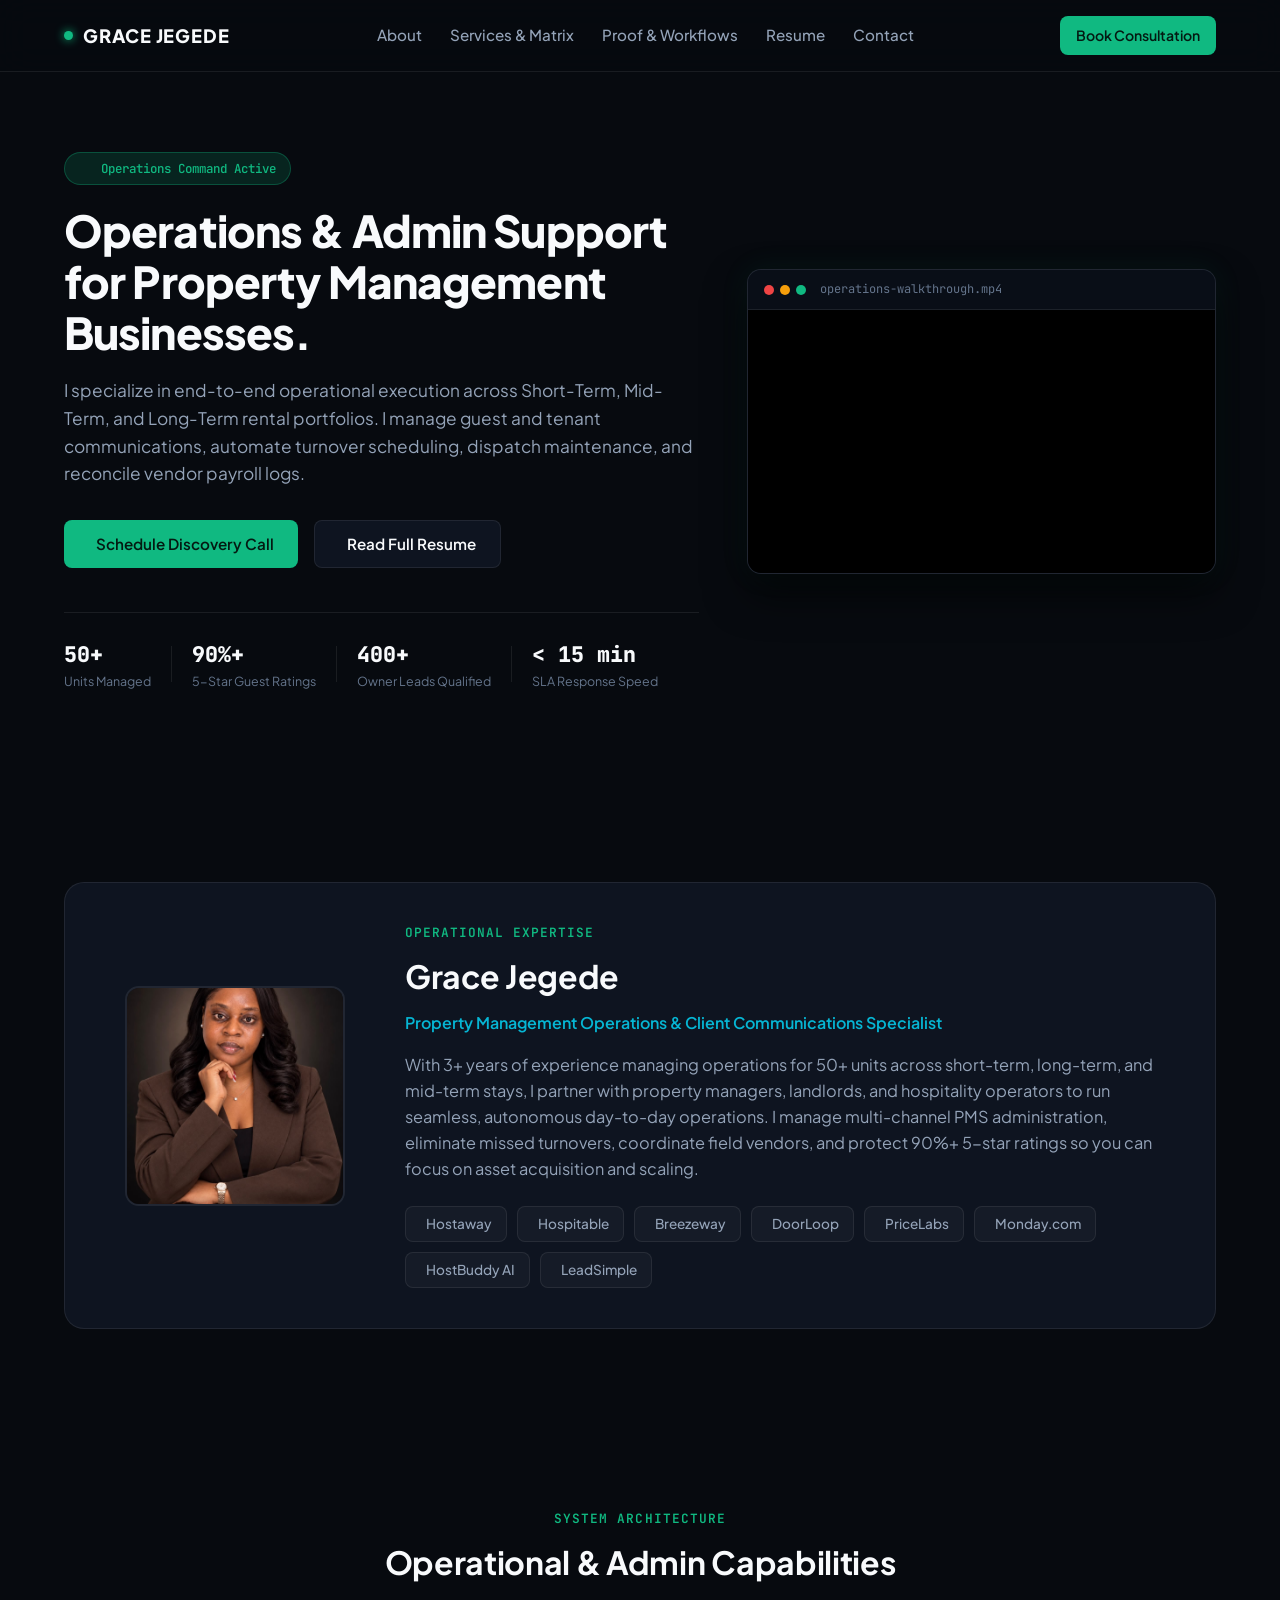
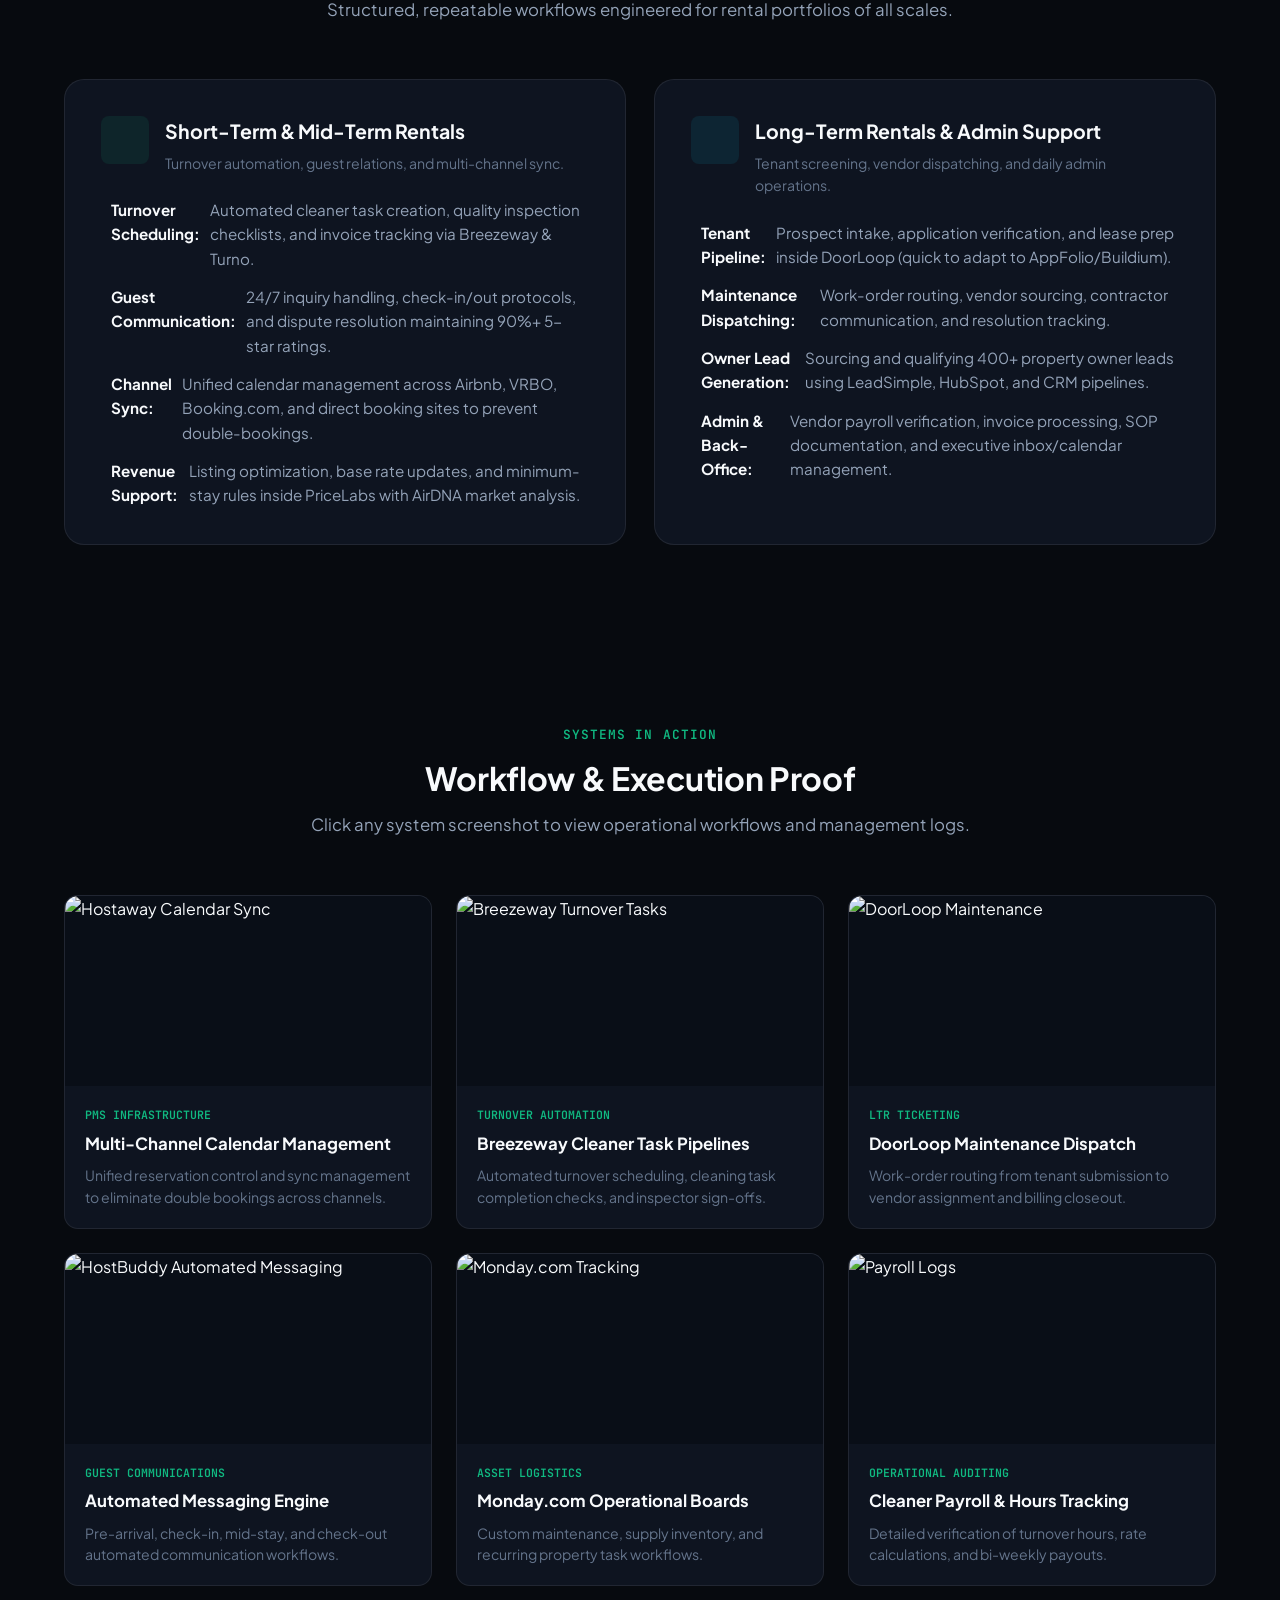
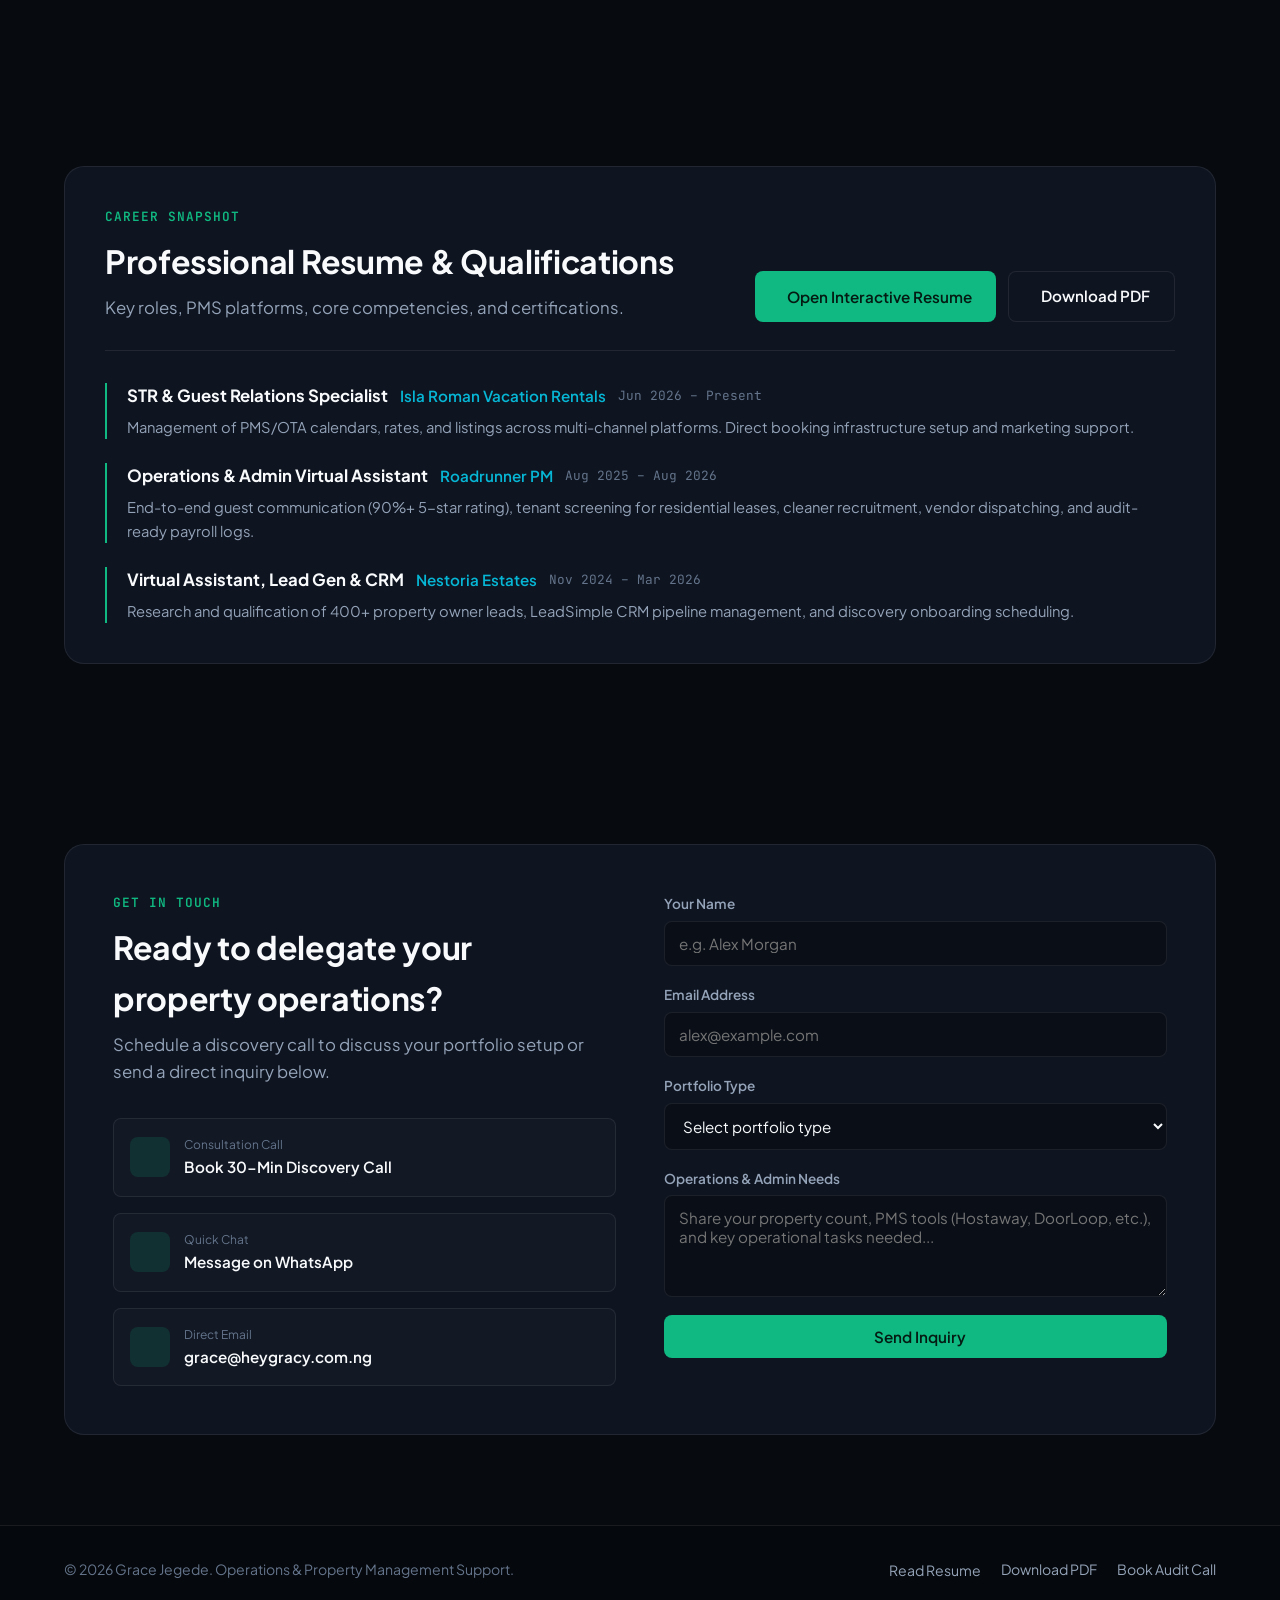
==== commit 1e6022ac: "Add files via upload" ====
--- a/index.html
+++ b/index.html
@@ -1,337 +1,535 @@
 <!DOCTYPE html>
 <html lang="en">
 <head>
-<meta charset="UTF-8" />
-<meta name="viewport" content="width=device-width, initial-scale=1.0"/>
-<title>Grace E. Jegede | Property Management Operations Partner</title>
-<meta name="description" content="Operations support for Short-Term and Long-Term Rental property managers — guest & tenant communication, maintenance coordination, owner reporting, and admin systems." />
-<link rel="preconnect" href="https://fonts.googleapis.com">
-<link rel="preconnect" href="https://fonts.gstatic.com" crossorigin>
-<link href="https://fonts.googleapis.com/css2?family=Fraunces:opsz,wght@9..144,400;9..144,500;9..144,600&family=Inter:wght@300;400;500;600;700&family=IBM+Plex+Mono:wght@400;500&display=swap" rel="stylesheet">
-<link rel="stylesheet" href="style.css">
+  <meta charset="UTF-8" />
+  <meta name="viewport" content="width=device-width, initial-scale=1.0" />
+  <title>Grace Jegede | Property Management Operations & Admin Support Specialist</title>
+  <meta name="description" content="Operations & Administrative Support for Property Management Businesses across Short-Term, Long-Term, Mid-Term, Residential & Commercial Portfolios." />
+  
+  <!-- Fonts -->
+  <link rel="preconnect" href="https://fonts.googleapis.com" />
+  <link rel="preconnect" href="https://fonts.gstatic.com" crossorigin />
+  <link href="https://fonts.googleapis.com/css2?family=Plus+Jakarta+Sans:wght@300;400;500;600;700;800&family=JetBrains+Mono:wght@400;500;600&display=swap" rel="stylesheet" />
+
+  <!-- Lucide Icons -->
+  <script src="https://unpkg.com/lucide@latest"></script>
+  
+  <link rel="stylesheet" href="style.css" />
 </head>
 <body>
 
-<nav class="site-nav">
-  <a href="index.html" class="nav-logo">Grace E. Jegede<span>.</span></a>
-  <ul class="nav-links">
-    <li><a href="index.html" class="active">Home</a></li>
-    <li><a href="services.html">Services</a></li>
-    <li><a href="about.html">About</a></li>
-    <li><a href="contact.html">Contact</a></li>
-    <li><a href="#watch-workflow">See How I Work</a></li>
-    <li><a href="contact.html" class="btn btn-emerald" style="padding:10px 20px; font-size:0.82rem;">Book a Discovery Call</a></li>
-  </ul>
-  <button class="hamburger" aria-label="Toggle menu" onclick="toggleMenu()"><span></span><span></span><span></span></button>
-</nav>
-<div class="mobile-menu" id="mobileMenu">
-  <a href="index.html" onclick="closeMenu()">Home</a>
-  <a href="services.html" onclick="closeMenu()">Services</a>
-  <a href="about.html" onclick="closeMenu()">About</a>
-  <a href="contact.html" onclick="closeMenu()">Contact</a>
-  <a href="#watch-workflow" onclick="closeMenu()">See How I Work</a>
-</div>
-
-<!-- HERO -->
-<section class="hero">
-  <div class="hero-grid">
-    <div>
-      <p class="hero-eyebrow"><span class="dot"></span>STR &amp; LTR Property Management Operations</p>
-      <h1>Property management operations support that <em>gives you back your time</em>.</h1>
-      <p class="hero-sub">I help Short-Term Rental and Long-Term Rental property managers streamline daily operations through guest and tenant communication, maintenance coordination, owner reporting, administrative support, and operational systems, so you can focus on growing your portfolio instead of managing every detail.</p>
-      <div class="hero-btns">
-        <a href="#watch-workflow" class="btn btn-watch"><span class="play-dot">▶</span> See How I Work</a>
-        <a href="contact.html" class="btn btn-emerald">Book a Discovery Call</a>
-        <a href="services.html" class="btn btn-outline-light">Explore My Services</a>
-      </div>
-    </div>
-    <div class="hero-photo-col">
-      <div class="hero-photo-frame">
-        <img src="portrait.jpg" alt="Grace E. Jegede, Property Management Operations Partner" />
-        <div class="hero-status-card">
-          <div class="hero-status-dot"></div>
+  <!-- Navigation -->
+  <header class="navbar">
+    <div class="nav-container">
+      <a href="#" class="brand-logo">
+        <span class="status-indicator"></span>
+        <span class="brand-text">GRACE JEGEDE</span>
+      </a>
+      <nav class="nav-links">
+        <a href="#about">About</a>
+        <a href="#systems">Services & Matrix</a>
+        <a href="#proof">Proof & Workflows</a>
+        <a href="#resume-section">Resume</a>
+        <a href="#contact" class="btn-nav">Contact</a>
+      </nav>
+      <div class="nav-actions">
+        <a href="https://calendly.com/grace-heygracy/30min" target="_blank" rel="noopener" class="btn btn-primary btn-sm nav-cta">Book Consultation</a>
+      </div>
+    </div>
+  </header>
+
+  <!-- Hero & Video Command Center -->
+  <section class="hero-section">
+    <div class="container hero-grid">
+      <div class="hero-content">
+        <div class="badge">
+          <i data-lucide="activity" class="badge-icon"></i> Operations Command Active
+        </div>
+        <h1 class="hero-title">Operations & Admin Support for Property Management Businesses.</h1>
+        <p class="hero-subtitle">
+          I specialize in end-to-end operational execution across Short-Term, Mid-Term, and Long-Term rental portfolios. I manage guest and tenant communications, automate turnover scheduling, dispatch maintenance, and reconcile vendor payroll logs.
+        </p>
+        <div class="hero-actions">
+          <a href="https://calendly.com/grace-heygracy/30min" target="_blank" rel="noopener" class="btn btn-primary">
+            <i data-lucide="calendar"></i> Schedule Discovery Call
+          </a>
+          <button class="btn btn-secondary" onclick="openResumeModal()">
+            <i data-lucide="file-text"></i> Read Full Resume
+          </button>
+        </div>
+        <div class="quick-stats">
+          <div class="stat-item">
+            <span class="stat-num">50+</span>
+            <span class="stat-label">Units Managed</span>
+          </div>
+          <div class="stat-divider"></div>
+          <div class="stat-item">
+            <span class="stat-num">90%+</span>
+            <span class="stat-label">5-Star Guest Ratings</span>
+          </div>
+          <div class="stat-divider"></div>
+          <div class="stat-item">
+            <span class="stat-num">400+</span>
+            <span class="stat-label">Owner Leads Qualified</span>
+          </div>
+          <div class="stat-divider"></div>
+          <div class="stat-item">
+            <span class="stat-num">&lt; 15 min</span>
+            <span class="stat-label">SLA Response Speed</span>
+          </div>
+        </div>
+      </div>
+
+      <!-- Loom Video Embed Container -->
+      <div class="hero-video-wrapper">
+        <div class="video-card">
+          <div class="card-header">
+            <div class="terminal-dots">
+              <span class="dot red"></span>
+              <span class="dot yellow"></span>
+              <span class="dot green"></span>
+            </div>
+            <span class="terminal-title">operations-walkthrough.mp4</span>
+          </div>
+          <div class="video-responsive">
+            <iframe 
+              src="https://www.loom.com/embed/0c21b4b97c9445e3ad2022aec2a4b8c8?hide_owner=true&hide_share=true&hide_title=true&hideEmbedTopBar=true" 
+              frameborder="0" 
+              webkitallowfullscreen 
+              mozallowfullscreen 
+              allowfullscreen>
+            </iframe>
+          </div>
+        </div>
+      </div>
+    </div>
+  </section>
+
+  <!-- About / Bio Section -->
+  <section id="about" class="section">
+    <div class="container">
+      <div class="about-card">
+        <div class="about-grid">
+          <div class="about-avatar-wrap">
+            <img src="portrait.jpg" alt="Grace Jegede" class="about-avatar" />
+          </div>
+          <div class="about-info">
+            <span class="sub-badge">OPERATIONAL EXPERTISE</span>
+            <h2 class="section-heading">Grace Jegede</h2>
+            <p class="about-tagline">Property Management Operations & Client Communications Specialist</p>
+            <p class="about-text">
+              With 3+ years of experience managing operations for 50+ units across short-term, long-term, and mid-term stays, I partner with property managers, landlords, and hospitality operators to run seamless, autonomous day-to-day operations. I manage multi-channel PMS administration, eliminate missed turnovers, coordinate field vendors, and protect 90%+ 5-star ratings so you can focus on asset acquisition and scaling.
+            </p>
+            <div class="stack-tags">
+              <span class="tag"><i data-lucide="cpu"></i> Hostaway</span>
+              <span class="tag"><i data-lucide="layers"></i> Hospitable</span>
+              <span class="tag"><i data-lucide="check-circle-2"></i> Breezeway</span>
+              <span class="tag"><i data-lucide="home"></i> DoorLoop</span>
+              <span class="tag"><i data-lucide="trending-up"></i> PriceLabs</span>
+              <span class="tag"><i data-lucide="trello"></i> Monday.com</span>
+              <span class="tag"><i data-lucide="bot"></i> HostBuddy AI</span>
+              <span class="tag"><i data-lucide="target"></i> LeadSimple</span>
+            </div>
+          </div>
+        </div>
+      </div>
+    </div>
+  </section>
+
+  <!-- Operations Matrix (STR, LTR, Admin) -->
+  <section id="systems" class="section">
+    <div class="container">
+      <div class="section-title-wrap">
+        <span class="sub-badge">SYSTEM ARCHITECTURE</span>
+        <h2 class="section-heading">Operational & Admin Capabilities</h2>
+        <p class="section-desc">Structured, repeatable workflows engineered for rental portfolios of all scales.</p>
+      </div>
+
+      <div class="matrix-grid">
+        <!-- STR Operations -->
+        <div class="matrix-card">
+          <div class="matrix-header">
+            <div class="matrix-icon str">
+              <i data-lucide="hotel"></i>
+            </div>
+            <div>
+              <h3>Short-Term & Mid-Term Rentals</h3>
+              <p>Turnover automation, guest relations, and multi-channel sync.</p>
+            </div>
+          </div>
+          <ul class="matrix-list">
+            <li><i data-lucide="check"></i> <strong>Turnover Scheduling:</strong> Automated cleaner task creation, quality inspection checklists, and invoice tracking via Breezeway & Turno.</li>
+            <li><i data-lucide="check"></i> <strong>Guest Communication:</strong> 24/7 inquiry handling, check-in/out protocols, and dispute resolution maintaining 90%+ 5-star ratings.</li>
+            <li><i data-lucide="check"></i> <strong>Channel Sync:</strong> Unified calendar management across Airbnb, VRBO, Booking.com, and direct booking sites to prevent double-bookings.</li>
+            <li><i data-lucide="check"></i> <strong>Revenue Support:</strong> Listing optimization, base rate updates, and minimum-stay rules inside PriceLabs with AirDNA market analysis.</li>
+          </ul>
+        </div>
+
+        <!-- LTR & Residential Operations -->
+        <div class="matrix-card">
+          <div class="matrix-header">
+            <div class="matrix-icon ltr">
+              <i data-lucide="building"></i>
+            </div>
+            <div>
+              <h3>Long-Term Rentals & Admin Support</h3>
+              <p>Tenant screening, vendor dispatching, and daily admin operations.</p>
+            </div>
+          </div>
+          <ul class="matrix-list">
+            <li><i data-lucide="check"></i> <strong>Tenant Pipeline:</strong> Prospect intake, application verification, and lease prep inside DoorLoop (quick to adapt to AppFolio/Buildium).</li>
+            <li><i data-lucide="check"></i> <strong>Maintenance Dispatching:</strong> Work-order routing, vendor sourcing, contractor communication, and resolution tracking.</li>
+            <li><i data-lucide="check"></i> <strong>Owner Lead Generation:</strong> Sourcing and qualifying 400+ property owner leads using LeadSimple, HubSpot, and CRM pipelines.</li>
+            <li><i data-lucide="check"></i> <strong>Admin & Back-Office:</strong> Vendor payroll verification, invoice processing, SOP documentation, and executive inbox/calendar management.</li>
+          </ul>
+        </div>
+      </div>
+    </div>
+  </section>
+
+  <!-- Systems Proof Bento Grid -->
+  <section id="proof" class="section">
+    <div class="container">
+      <div class="section-title-wrap">
+        <span class="sub-badge">SYSTEMS IN ACTION</span>
+        <h2 class="section-heading">Workflow & Execution Proof</h2>
+        <p class="section-desc">Click any system screenshot to view operational workflows and management logs.</p>
+      </div>
+
+      <div class="bento-grid">
+        <!-- Item 1: PMS Calendar -->
+        <div class="bento-item" onclick="openLightbox('portfolio-images/hostaway-calendar.jpg', 'Multi-Channel Calendar Sync & Booking Management (Hostaway)')">
+          <div class="bento-img-wrap">
+            <img src="portfolio-images/hostaway-calendar.jpg" alt="Hostaway Calendar Sync" loading="lazy" />
+          </div>
+          <div class="bento-body">
+            <span class="category">PMS INFRASTRUCTURE</span>
+            <h4>Multi-Channel Calendar Management</h4>
+            <p>Unified reservation control and sync management to eliminate double bookings across channels.</p>
+          </div>
+        </div>
+
+        <!-- Item 2: Breezeway Turnovers -->
+        <div class="bento-item" onclick="openLightbox('portfolio-images/breezeway-tasks.jpg', 'Cleaner Task Management & Inspection Logs (Breezeway)')">
+          <div class="bento-img-wrap">
+            <img src="portfolio-images/breezeway-tasks.jpg" alt="Breezeway Turnover Tasks" loading="lazy" />
+          </div>
+          <div class="bento-body">
+            <span class="category">TURNOVER AUTOMATION</span>
+            <h4>Breezeway Cleaner Task Pipelines</h4>
+            <p>Automated turnover scheduling, cleaning task completion checks, and inspector sign-offs.</p>
+          </div>
+        </div>
+
+        <!-- Item 3: DoorLoop Maintenance -->
+        <div class="bento-item" onclick="openLightbox('portfolio-images/doorloop-maintenance.jpg', 'Tenant Work Order Management (DoorLoop)')">
+          <div class="bento-img-wrap">
+            <img src="portfolio-images/doorloop-maintenance.jpg" alt="DoorLoop Maintenance" loading="lazy" />
+          </div>
+          <div class="bento-body">
+            <span class="category">LTR TICKETING</span>
+            <h4>DoorLoop Maintenance Dispatch</h4>
+            <p>Work-order routing from tenant submission to vendor assignment and billing closeout.</p>
+          </div>
+        </div>
+
+        <!-- Item 4: AI & Auto Messaging -->
+        <div class="bento-item" onclick="openLightbox('portfolio-images/hostbuddy-dashboard.jpg', 'HostBuddy Automated Messaging Rules')">
+          <div class="bento-img-wrap">
+            <img src="portfolio-images/hostbuddy-dashboard.jpg" alt="HostBuddy Automated Messaging" loading="lazy" />
+          </div>
+          <div class="bento-body">
+            <span class="category">GUEST COMMUNICATIONS</span>
+            <h4>Automated Messaging Engine</h4>
+            <p>Pre-arrival, check-in, mid-stay, and check-out automated communication workflows.</p>
+          </div>
+        </div>
+
+        <!-- Item 5: Monday.com Operations -->
+        <div class="bento-item" onclick="openLightbox('portfolio-images/monday-maintenance-1.jpg', 'Maintenance Tracker (Monday.com)')">
+          <div class="bento-img-wrap">
+            <img src="portfolio-images/monday-maintenance-1.jpg" alt="Monday.com Tracking" loading="lazy" />
+          </div>
+          <div class="bento-body">
+            <span class="category">ASSET LOGISTICS</span>
+            <h4>Monday.com Operational Boards</h4>
+            <p>Custom maintenance, supply inventory, and recurring property task workflows.</p>
+          </div>
+        </div>
+
+        <!-- Item 6: Cleaner & Payroll Logs -->
+        <div class="bento-item" onclick="openLightbox('portfolio-images/payroll-run.jpg', 'Payroll Verification & Hours Logs')">
+          <div class="bento-img-wrap">
+            <img src="portfolio-images/payroll-run.jpg" alt="Payroll Logs" loading="lazy" />
+          </div>
+          <div class="bento-body">
+            <span class="category">OPERATIONAL AUDITING</span>
+            <h4>Cleaner Payroll & Hours Tracking</h4>
+            <p>Detailed verification of turnover hours, rate calculations, and bi-weekly payouts.</p>
+          </div>
+        </div>
+      </div>
+    </div>
+  </section>
+
+  <!-- Interactive Resume Section -->
+  <section id="resume-section" class="section resume-section">
+    <div class="container">
+      <div class="resume-card">
+        <div class="resume-header-row">
           <div>
-            <div class="label">Status</div>
-            <div class="value">Available for new clients</div>
-          </div>
+            <span class="sub-badge">CAREER SNAPSHOT</span>
+            <h2 class="section-heading">Professional Resume & Qualifications</h2>
+            <p class="section-desc">Key roles, PMS platforms, core competencies, and certifications.</p>
+          </div>
+          <div class="resume-cta-wrap">
+            <button class="btn btn-primary" onclick="openResumeModal()">
+              <i data-lucide="maximize-2"></i> Open Interactive Resume
+            </button>
+            <a href="resume.pdf" target="_blank" rel="noopener" class="btn btn-secondary">
+              <i data-lucide="download"></i> Download PDF
+            </a>
+          </div>
+        </div>
+
+        <!-- Resume Mini Experience Highlights -->
+        <div class="resume-timeline-preview">
+          <div class="timeline-item">
+            <div class="timeline-meta">
+              <span class="time-role">STR & Guest Relations Specialist</span>
+              <span class="time-company">Isla Roman Vacation Rentals</span>
+              <span class="time-date">Jun 2026 – Present</span>
+            </div>
+            <p class="time-desc">Management of PMS/OTA calendars, rates, and listings across multi-channel platforms. Direct booking infrastructure setup and marketing support.</p>
+          </div>
+
+          <div class="timeline-item">
+            <div class="timeline-meta">
+              <span class="time-role">Operations & Admin Virtual Assistant</span>
+              <span class="time-company">Roadrunner PM</span>
+              <span class="time-date">Aug 2025 – Aug 2026</span>
+            </div>
+            <p class="time-desc">End-to-end guest communication (90%+ 5-star rating), tenant screening for residential leases, cleaner recruitment, vendor dispatching, and audit-ready payroll logs.</p>
+          </div>
+
+          <div class="timeline-item">
+            <div class="timeline-meta">
+              <span class="time-role">Virtual Assistant, Lead Gen & CRM</span>
+              <span class="time-company">Nestoria Estates</span>
+              <span class="time-date">Nov 2024 – Mar 2026</span>
+            </div>
+            <p class="time-desc">Research and qualification of 400+ property owner leads, LeadSimple CRM pipeline management, and discovery onboarding scheduling.</p>
+          </div>
+        </div>
+      </div>
+    </div>
+  </section>
+
+  <!-- Contact & Booking Section (Netlify Ready) -->
+  <section id="contact" class="section contact-section">
+    <div class="container">
+      <div class="contact-card">
+        <div class="contact-grid">
+          <div class="contact-info">
+            <span class="sub-badge">GET IN TOUCH</span>
+            <h2 class="section-heading">Ready to delegate your property operations?</h2>
+            <p class="contact-desc">
+              Schedule a discovery call to discuss your portfolio setup or send a direct inquiry below.
+            </p>
+            <div class="direct-contact-items">
+              <a href="https://calendly.com/grace-heygracy/30min" target="_blank" rel="noopener" class="contact-link">
+                <div class="icon-box"><i data-lucide="calendar"></i></div>
+                <div>
+                  <span class="label">Consultation Call</span>
+                  <span class="val">Book 30-Min Discovery Call</span>
+                </div>
+              </a>
+              <a href="https://wa.me/2348163971658" target="_blank" rel="noopener" class="contact-link">
+                <div class="icon-box"><i data-lucide="message-square"></i></div>
+                <div>
+                  <span class="label">Quick Chat</span>
+                  <span class="val">Message on WhatsApp</span>
+                </div>
+              </a>
+              <a href="mailto:grace@heygracy.com.ng" class="contact-link">
+                <div class="icon-box"><i data-lucide="mail"></i></div>
+                <div>
+                  <span class="label">Direct Email</span>
+                  <span class="val">grace@heygracy.com.ng</span>
+                </div>
+              </a>
+            </div>
+          </div>
+
+          <div class="form-wrapper">
+            <!-- Netlify Form Handler -->
+            <form name="operations-inquiry" method="POST" data-netlify="true" class="contact-form">
+              <input type="hidden" name="form-name" value="operations-inquiry" />
+              
+              <div class="form-group">
+                <label for="name">Your Name</label>
+                <input type="text" id="name" name="name" placeholder="e.g. Alex Morgan" required />
+              </div>
+
+              <div class="form-group">
+                <label for="email">Email Address</label>
+                <input type="email" id="email" name="email" placeholder="alex@example.com" required />
+              </div>
+
+              <div class="form-group">
+                <label for="portfolio_type">Portfolio Type</label>
+                <select id="portfolio_type" name="portfolio_type" required>
+                  <option value="" disabled selected>Select portfolio type</option>
+                  <option value="Short-Term Rentals">Short-Term Rentals (STR)</option>
+                  <option value="Long-Term Rentals">Long-Term Rentals (LTR)</option>
+                  <option value="Mid-Term / Corporate Rentals">Mid-Term / Corporate Rentals</option>
+                  <option value="Hybrid Portfolio">Hybrid Portfolio (STR + LTR)</option>
+                </select>
+              </div>
+
+              <div class="form-group">
+                <label for="message">Operations & Admin Needs</label>
+                <textarea id="message" name="message" rows="4" placeholder="Share your property count, PMS tools (Hostaway, DoorLoop, etc.), and key operational tasks needed..." required></textarea>
+              </div>
+
+              <button type="submit" class="btn btn-primary btn-full">
+                <i data-lucide="send"></i> Send Inquiry
+              </button>
+            </form>
+          </div>
+        </div>
+      </div>
+    </div>
+  </section>
+
+  <!-- Full Resume Modal -->
+  <div id="resume-modal" class="modal-overlay" onclick="closeResumeModal(event)">
+    <div class="modal-window">
+      <div class="modal-header">
+        <div class="modal-header-left">
+          <span class="modal-title">Grace E. Jegede — Resume</span>
+          <span class="modal-sub">Property Management Operations & Client Communications Specialist</span>
+        </div>
+        <div class="modal-actions">
+          <a href="resume.pdf" target="_blank" rel="noopener" class="btn btn-primary btn-sm">
+            <i data-lucide="download"></i> Download PDF
+          </a>
+          <button class="modal-close" onclick="closeResumeModal(event)">&times;</button>
+        </div>
+      </div>
+      <div class="modal-body resume-doc">
+        <!-- Resume Summary -->
+        <div class="resume-block">
+          <h3>Professional Summary</h3>
+          <p>
+            Operations & Admin Virtual Assistant with 3+ years of experience supporting rental and property management portfolios of 50+ units across short-term, long-term, and mid-term stays for property managers, landlords, hosts, and hospitality businesses[cite: 2]. Expert in guest, tenant, and vendor communication; turnover and maintenance coordination; vendor and contractor management; and PMS administration across Hostaway, Hospitable, Breezeway, Hostfully, and DoorLoop, with the ability to quickly learn new residential platforms (AppFolio, Buildium, Yardi)[cite: 2]. Track record includes maintaining 90%+ five-star guest ratings and qualifying 400+ property owner leads into an active growth pipeline[cite: 2].
+          </p>
+        </div>
+
+        <!-- Core Skills -->
+        <div class="resume-block">
+          <h3>Core Competencies & Tools</h3>
+          <div class="resume-skills-grid">
+            <div>
+              <strong>Guest & Tenant Relations:</strong>
+              <p>End-to-end communication, tenant screening, 90%+ 5-star rating management, reputation management, dispute resolution[cite: 2].</p>
+            </div>
+            <div>
+              <strong>PMS & Listing Platforms:</strong>
+              <p>Hostaway, Hospitable, Hostfully, Breezeway, DoorLoop, Hostbuddy AI, Turno, Airbnb, VRBO, Booking.com[cite: 2].</p>
+            </div>
+            <div>
+              <strong>Operations & Turnovers:</strong>
+              <p>Turnover scheduling, cleaner recruitment, maintenance dispatching, calendar synchronization, double-booking prevention[cite: 2].</p>
+            </div>
+            <div>
+              <strong>Admin & Pipeline Support:</strong>
+              <p>LeadSimple, HubSpot, Apollo, Google Workspace, Monday.com, Trello, Notion, vendor payroll verification, SOP authoring[cite: 2].</p>
+            </div>
+          </div>
+        </div>
+
+        <!-- Experience Detail -->
+        <div class="resume-block">
+          <h3>Professional Experience</h3>
+
+          <div class="exp-item">
+            <div class="exp-header">
+              <span class="exp-title">STR / Guest Relations Virtual Assistant</span>
+              <span class="exp-company">Isla Roman Vacation Rentals</span>
+              <span class="exp-date">Jun 2026 – Present</span>
+            </div>
+            <ul>
+              <li>Management of PMS and OTA administration across listing platforms, maintaining calendar, rate, and availability synchronization[cite: 2].</li>
+              <li>Execution of property onboarding and listing optimization, refining descriptions, photography, and dynamic pricing[cite: 2].</li>
+              <li>Maintenance and administration of direct-booking website and marketing channels[cite: 2].</li>
+            </ul>
+          </div>
+
+          <div class="exp-item">
+            <div class="exp-header">
+              <span class="exp-title">Operations & Administrative Virtual Assistant</span>
+              <span class="exp-company">Roadrunner PM</span>
+              <span class="exp-date">Aug 2025 – Aug 2026</span>
+            </div>
+            <ul>
+              <li>Managed end-to-end guest communication across multiple STR listings, protecting review ratings above 90%[cite: 2].</li>
+              <li>Conducted tenant screening and prospect communication for long-term rental properties to support lease-up goals[cite: 2].</li>
+              <li>Oversaw cleaning and maintenance scheduling across multi-property portfolio, eliminating turnover delays[cite: 2].</li>
+              <li>Sourced, onboarded, and trained new cleaners; processed vendor invoices and supported payroll tracking[cite: 2].</li>
+              <li>Authored and standardized team SOPs to streamline workflows and reduce operational errors[cite: 2].</li>
+            </ul>
+          </div>
+
+          <div class="exp-item">
+            <div class="exp-header">
+              <span class="exp-title">Virtual Assistant, Lead Generation & CRM</span>
+              <span class="exp-company">Nestoria Estates</span>
+              <span class="exp-date">Nov 2024 – Mar 2026</span>
+            </div>
+            <ul>
+              <li>Researched and qualified 400+ property owner leads using Zillow and real estate intelligence tools[cite: 2].</li>
+              <li>Maintained CRM pipelines using LeadSimple and Google Sheets for complete deal visibility[cite: 2].</li>
+              <li>Scheduled discovery meetings and onboarding calls to accelerate client acquisition[cite: 2].</li>
+            </ul>
+          </div>
+        </div>
+
+        <!-- Certifications -->
+        <div class="resume-block">
+          <h3>Certifications</h3>
+          <ul class="cert-list">
+            <li><strong>Property Management & Co-Hosting:</strong> Short-Term Rental Academy[cite: 2]</li>
+            <li><strong>IT & Digital Support Certification:</strong> The Digital Witch[cite: 2]</li>
+            <li><strong>Mastering Lead Generation:</strong> Udemy[cite: 2]</li>
+            <li><strong>Airbnb Entrepreneurship & Rental Arbitrage:</strong> Udemy[cite: 2]</li>
+          </ul>
         </div>
       </div>
     </div>
   </div>
-</section>
-
-<!-- MEET YOUR OPERATIONS PARTNER -->
-<section class="intro-section">
-  <div class="wrap">
-    <div class="intro-text" style="max-width:720px; margin:0 auto; text-align:center;">
-      <p class="section-eyebrow reveal center">Who I Am</p>
-      <h2 class="section-title reveal center">More than a virtual assistant — an operations partner.</h2>
-      <p class="reveal">I don't just complete tasks off a list. I become an extension of your property management team: organizing workflows, improving communication with guests and tenants, coordinating maintenance, and keeping the daily details of your operation running efficiently.</p>
-      <p class="reveal">Whether you manage a short-term rental portfolio, a long-term rental portfolio, or both, my job is to make your operations feel organized, predictable, and scalable, so you spend less time in the weeds and more time growing the business.</p>
-      <a href="about.html" class="btn btn-outline-navy reveal">Learn More About Me</a>
+
+  <!-- Lightbox Modal for Screenshots -->
+  <div id="lightbox" class="lightbox" onclick="closeLightbox(event)">
+    <div class="lightbox-content">
+      <button class="lightbox-close" onclick="closeLightbox(event)">&times;</button>
+      <img id="lightbox-img" src="" alt="System proof preview" />
+      <div id="lightbox-caption" class="lightbox-caption"></div>
     </div>
   </div>
-</section>
-
-<!-- SEE HOW I WORK -->
-<section class="video-section" id="watch-workflow">
-  <div class="wrap">
-    <p class="section-eyebrow reveal center">See How I Work</p>
-    <h2 class="section-title reveal center">A look at my daily property management workflows</h2>
-    <p class="section-sub reveal center">Rather than just telling you what I do, here's a behind-the-scenes look at how I support property managers every day.</p>
-    <div class="video-grid">
-      <div class="video-card reveal">
-        <div class="video-card-head">
-          <span class="play-badge">▶</span>
-          <h3>STR Operations Workflow</h3>
-        </div>
-        <div class="video-embed">
-          <iframe src="https://www.loom.com/embed/211ae1d826cc4d799e463bc868f59485" frameborder="0" webkitallowfullscreen mozallowfullscreen allowfullscreen title="STR Operations Workflow — A Short Term Rental Admin Workday Overview"></iframe>
-        </div>
-        <div class="video-card-foot">A full admin workday on the STR side: guest messages, bookings, and the daily coordination that keeps listings running smoothly.</div>
-      </div>
-      <div class="video-card reveal">
-        <div class="video-card-head">
-          <span class="play-badge">▶</span>
-          <h3>LTR &amp; Work Order Management</h3>
-        </div>
-        <div class="video-embed">
-          <iframe src="https://www.loom.com/embed/1a75a5a6bc39477db6e9c5f521ce6870" frameborder="0" webkitallowfullscreen mozallowfullscreen allowfullscreen title="Managing Rentals, Work Orders, and Payroll Today"></iframe>
-        </div>
-        <div class="video-card-foot">Walking through active rentals, maintenance work orders, and payroll coordination, the operational side clients rarely get to see.</div>
-      </div>
-    </div>
-  </div>
-</section>
-
-<!-- DOES THIS SOUND FAMILIAR -->
-<section class="pain-section">
-  <div class="wrap">
-    <p class="section-eyebrow reveal center">Sound Familiar?</p>
-    <h2 class="section-title reveal center">Does this sound like your week?</h2>
-    <p class="section-sub reveal center">Most property managers I work with are stuck doing this instead of growing their business.</p>
-    <div class="pain-grid">
-      <div class="pain-item reveal"><span class="ping"></span>Your inbox never stops growing.</div>
-      <div class="pain-item reveal"><span class="ping"></span>Guest messages arrive around the clock.</div>
-      <div class="pain-item reveal"><span class="ping"></span>Maintenance requests interrupt your day.</div>
-      <div class="pain-item reveal"><span class="ping"></span>Owners constantly need updates.</div>
-      <div class="pain-item reveal"><span class="ping"></span>Cleaner schedules become difficult to manage.</div>
-      <div class="pain-item reveal"><span class="ping"></span>Important follow-ups get missed.</div>
-      <div class="pain-item reveal"><span class="ping"></span>You spend more time managing operations than growing your business.</div>
-    </div>
-    <div class="pain-resolve reveal">
-      <span class="ping"></span>
-      <p>That's where I come in.</p>
-    </div>
-  </div>
-</section>
-
-<!-- SERVICES OVERVIEW -->
-<section class="services-section" id="services">
-  <div class="wrap">
-    <p class="section-eyebrow reveal">What I Handle</p>
-    <h2 class="section-title reveal">Everything your operations need, in one partner</h2>
-    <p class="section-sub reveal">End-to-end support across communication, maintenance, property operations, admin, and owner reporting.</p>
-    <div class="services-grid">
-      <div class="service-card reveal">
-        <div class="service-icon">💬</div>
-        <h3>Guest &amp; Tenant Communication</h3>
-        <ul>
-          <li>Guest messaging</li>
-          <li>Reservation support</li>
-          <li>Check-in/check-out coordination</li>
-          <li>Review management</li>
-          <li>Tenant communication</li>
-          <li>Issue resolution</li>
-        </ul>
-        <a href="services.html#guest-communication" class="card-link">View service details →</a>
-      </div>
-      <div class="service-card reveal">
-        <div class="service-icon">🛠️</div>
-        <h3>Maintenance &amp; Vendor Coordination</h3>
-        <ul>
-          <li>Maintenance requests</li>
-          <li>Vendor scheduling</li>
-          <li>Repair follow-ups</li>
-          <li>Invoice organization</li>
-          <li>Contractor coordination</li>
-          <li>Inspection scheduling</li>
-        </ul>
-        <a href="services.html#maintenance" class="card-link">View service details →</a>
-      </div>
-      <div class="service-card reveal">
-        <div class="service-icon">🗂️</div>
-        <h3>Property Operations</h3>
-        <ul>
-          <li>Calendar management</li>
-          <li>Cleaner scheduling</li>
-          <li>Inventory tracking</li>
-          <li>Property coordination</li>
-          <li>Turnover management</li>
-          <li>Operational support</li>
-        </ul>
-        <a href="services.html#property-operations" class="card-link">View service details →</a>
-      </div>
-      <div class="service-card reveal">
-        <div class="service-icon">🖥️</div>
-        <h3>Administrative Support</h3>
-        <ul>
-          <li>Email management</li>
-          <li>Document organization</li>
-          <li>Google Workspace</li>
-          <li>CRM updates</li>
-          <li>Reporting &amp; SOP creation</li>
-          <li>Task management</li>
-        </ul>
-        <a href="services.html#admin-support" class="card-link">View service details →</a>
-      </div>
-      <div class="service-card reveal">
-        <div class="service-icon">📊</div>
-        <h3>Owner Support</h3>
-        <ul>
-          <li>Owner updates</li>
-          <li>Weekly reports</li>
-          <li>Monthly summaries</li>
-          <li>Occupancy reports</li>
-          <li>Revenue reports</li>
-          <li>Performance tracking</li>
-        </ul>
-        <a href="services.html#owner-support" class="card-link">View service details →</a>
-      </div>
-    </div>
-  </div>
-</section>
-
-<!-- WHY WORK WITH ME -->
-<section class="why-section">
-  <div class="wrap">
-    <p class="section-eyebrow reveal">Why Work With Me</p>
-    <h2 class="section-title reveal">What changes once I'm in your operations</h2>
-    <p class="section-sub reveal">Not personality traits, outcomes you'll actually feel within the first few weeks.</p>
-    <div class="why-grid">
-      <div class="why-item reveal"><span class="why-check">✓</span><p>Faster guest response times</p></div>
-      <div class="why-item reveal"><span class="why-check">✓</span><p>Organized operations</p></div>
-      <div class="why-item reveal"><span class="why-check">✓</span><p>Improved communication</p></div>
-      <div class="why-item reveal"><span class="why-check">✓</span><p>Better guest experiences</p></div>
-      <div class="why-item reveal"><span class="why-check">✓</span><p>Reduced administrative workload</p></div>
-      <div class="why-item reveal"><span class="why-check">✓</span><p>Reliable day-to-day support</p></div>
-      <div class="why-item reveal"><span class="why-check">✓</span><p>More time for business growth</p></div>
-    </div>
-  </div>
-</section>
-
-<!-- PROCESS -->
-<section class="process-section">
-  <div class="wrap">
-    <p class="section-eyebrow reveal">How We'd Work Together</p>
-    <h2 class="section-title reveal">My process</h2>
-    <p class="section-sub reveal">A simple, four-step path from first call to a fully supported operation.</p>
-    <div class="process-track">
-      <div class="process-steps">
-        <div class="process-step reveal">
-          <div class="process-num">01</div>
-          <h3>Discovery Call</h3>
-          <p>We talk through your operations and workflow to understand exactly where the gaps and bottlenecks are.</p>
-        </div>
-        <div class="process-step reveal">
-          <div class="process-num">02</div>
-          <h3>Onboarding</h3>
-          <p>I learn your systems, software, and communication processes so I can plug in without disrupting what already works.</p>
-        </div>
-        <div class="process-step reveal">
-          <div class="process-num">03</div>
-          <h3>Daily Operations Support</h3>
-          <p>I become an extension of your team, handling the recurring operational tasks that currently take up your day.</p>
-        </div>
-        <div class="process-step reveal">
-          <div class="process-num">04</div>
-          <h3>Continuous Improvement</h3>
-          <p>I help streamline workflows and tighten processes over time, so operations keep getting more efficient.</p>
-        </div>
-      </div>
-    </div>
-  </div>
-</section>
-
-<!-- TOOLS -->
-<section class="tools-section">
-  <div class="wrap">
-    <p class="section-eyebrow reveal">Tools &amp; Platforms</p>
-    <h2 class="section-title reveal">I already know your stack</h2>
-    <p class="section-sub reveal">No onboarding ramp-up needed, real hands-on experience with the platforms STR and LTR businesses run on.</p>
-    <div class="tools-row reveal">
-      <span class="tool-pill">Airbnb</span>
-      <span class="tool-pill">VRBO</span>
-      <span class="tool-pill">Hospitable</span>
-      <span class="tool-pill">Hostfully</span>
-      <span class="tool-pill">Hostaway</span>
-      <span class="tool-pill">Breezeway</span>
-      <span class="tool-pill">Turno</span>
-      <span class="tool-pill">Hostbuddy AI</span>
-      <span class="tool-pill">DoorLoop</span>
-      <span class="tool-pill">Zillow</span>
-      <span class="tool-pill">LeadSimple</span>
-      <span class="tool-pill">QuickBooks</span>
-      <span class="tool-pill">RingCentral</span>
-      <span class="tool-pill">Nextiva</span>
-      <span class="tool-pill">Google Workspace</span>
-      <span class="tool-pill">Microsoft Office</span>
-      <span class="tool-pill">Slack</span>
-      <span class="tool-pill">Asana</span>
-      <span class="tool-pill">ClickUp</span>
-      <span class="tool-pill">Trello</span>
-      <span class="tool-pill">Monday.com</span>
-      <span class="tool-pill">Notion</span>
-      <span class="tool-pill">Canva</span>
-    </div>
-  </div>
-</section>
-
-<!-- FINAL CTA -->
-<section class="final-cta">
-  <div class="content">
-    <h2 class="reveal">Ready to spend less time managing operations?</h2>
-    <p class="reveal">Let's discuss how I can help streamline your property management business.</p>
-    <a href="mailto:gracejegede000@gmail.com?subject=Free%20Consultation%20Request" class="btn btn-emerald reveal">Schedule a Free Consultation</a>
-  </div>
-</section>
-
-<footer class="site-footer">
-  <div class="wrap">
-    <div class="footer-grid">
-      <div>
-        <div class="footer-brand">Grace E. Jegede<span>.</span></div>
-        <p class="footer-tag">Property management operations support for STR and LTR portfolios, remote-first.</p>
-      </div>
+
+  <!-- Footer -->
+  <footer class="footer">
+    <div class="container footer-container">
+      <p>&copy; 2026 Grace Jegede. Operations & Property Management Support.</p>
       <div class="footer-links">
-        <div class="footer-col">
-          <h4>Pages</h4>
-          <a href="index.html">Home</a>
-          <a href="services.html">Services</a>
-          <a href="about.html">About</a>
-          <a href="contact.html">Contact</a>
-        </div>
-        <div class="footer-col">
-          <h4>Connect</h4>
-          <a href="mailto:gracejegede000@gmail.com">Email</a>
-          <a href="https://wa.me/2348163971658" target="_blank" rel="noopener">WhatsApp</a>
-          <a href="https://linkedin.com/in/gracejegede" target="_blank" rel="noopener">LinkedIn</a>
-          <a href="https://www.upwork.com/freelancers/~017b2a7ccb002dc033" target="_blank" rel="noopener">Upwork</a>
-        </div>
-      </div>
-    </div>
-    <div class="footer-bottom">
-      <span>© 2026 Grace E. Jegede. Property Management Operations Partner.</span>
-      <span>Remote-first · STR &amp; LTR</span>
-    </div>
-  </div>
-</footer>
-
-<a class="float-cta" href="contact.html" aria-label="Book a discovery call">
-  <svg viewBox="0 0 24 24" fill="none" stroke="currentColor" stroke-width="2" stroke-linecap="round" stroke-linejoin="round"><path d="M22 16.92v3a2 2 0 0 1-2.18 2 19.79 19.79 0 0 1-8.63-3.07 19.5 19.5 0 0 1-6-6 19.79 19.79 0 0 1-3.07-8.67A2 2 0 0 1 4.11 2h3a2 2 0 0 1 2 1.72c.127.96.362 1.903.7 2.81a2 2 0 0 1-.45 2.11L8.09 9.91a16 16 0 0 0 6 6l1.27-1.27a2 2 0 0 1 2.11-.45c.907.338 1.85.573 2.81.7A2 2 0 0 1 22 16.92z"/></svg>
-  <span>Book a Call</span>
-</a>
-
-<script src="script.js"></script>
+        <button class="link-btn" onclick="openResumeModal()">Read Resume</button>
+        <a href="resume.pdf" target="_blank" rel="noopener">Download PDF</a>
+        <a href="https://calendly.com/grace-heygracy/30min" target="_blank" rel="noopener">Book Audit Call</a>
+      </div>
+    </div>
+  </footer>
+
+  <script src="script.js"></script>
 </body>
-</html>
+</html>
--- a/style.css
+++ b/style.css
@@ -1,489 +1,1056 @@
-/* ============================================
-   OPERATIONS PARTNER — SHARED STYLESHEET
-   ============================================ */
-
-*, *::before, *::after { box-sizing: border-box; margin: 0; padding: 0; }
-
+/* ==========================================================================
+   RESET & SYSTEM VARIABLES
+   ========================================================================== */
 :root {
-  --navy:        #1C1712;
-  --navy-deep:   #120E0A;
-  --navy-mid:    #241D14;
-  --emerald:     #0E4B4A;
-  --emerald-lt:  #2E8C86;
-  --bg:          #F4EFE1;
-  --white:       #FFFFFF;
-  --ink:         #2B2318;
-  --muted:       #79705C;
-  --border:      #E3D9BF;
-  --radius:      14px;
-  --radius-lg:   24px;
-  --shadow-sm:   0 4px 16px rgba(28,23,18,0.08);
-  --shadow-md:   0 12px 36px rgba(28,23,18,0.12);
-  --shadow-lg:   0 24px 60px rgba(18,14,10,0.22);
-}
-
-html { scroll-behavior: smooth; }
+  --bg-dark: #070a0f;
+  --bg-card: #0e1420;
+  --bg-card-hover: #131b2b;
+  --border-color: rgba(255, 255, 255, 0.08);
+  --border-focus: rgba(16, 185, 129, 0.4);
+  
+  --text-primary: #f8fafc;
+  --text-secondary: #94a3b8;
+  --text-muted: #64748b;
+  
+  --accent-emerald: #10b981;
+  --accent-emerald-glow: rgba(16, 185, 129, 0.15);
+  --accent-cyan: #06b6d4;
+  --accent-indigo: #6366f1;
+
+  --radius-sm: 8px;
+  --radius-md: 14px;
+  --radius-lg: 20px;
+
+  --font-sans: 'Plus Jakarta Sans', -apple-system, BlinkMacSystemFont, sans-serif;
+  --font-mono: 'JetBrains Mono', monospace;
+}
+
+*, *::before, *::after {
+  box-sizing: border-box;
+  margin: 0;
+  padding: 0;
+}
+
+html {
+  scroll-behavior: smooth;
+}
 
 body {
-  font-family: 'Inter', sans-serif;
-  background: var(--bg);
-  color: var(--ink);
-  line-height: 1.65;
+  background-color: var(--bg-dark);
+  color: var(--text-primary);
+  font-family: var(--font-sans);
+  line-height: 1.6;
+  -webkit-font-smoothing: antialiased;
   overflow-x: hidden;
 }
 
-a { color: inherit; }
-ul { list-style: none; }
-img { max-width: 100%; display: block; }
-
-.mono { font-family: 'IBM Plex Mono', monospace; }
-
-/* ── LAYOUT UTILITIES ── */
-.wrap { max-width: 1180px; margin: 0 auto; padding: 0 5vw; }
-section { padding: 100px 0; }
-.section-eyebrow {
-  font-family: 'IBM Plex Mono', monospace;
-  font-size: 0.72rem; font-weight: 500; letter-spacing: 0.12em;
-  text-transform: uppercase; color: var(--emerald);
-  display: inline-flex; align-items: center; gap: 8px;
-  margin-bottom: 18px;
-}
-.section-eyebrow::before {
-  content: ''; width: 18px; height: 1px; background: var(--emerald);
-}
-.section-title {
-  font-family: 'Fraunces', serif;
+.container {
+  width: 100%;
+  max-width: 1200px;
+  margin: 0 auto;
+  padding: 0 24px;
+}
+
+/* ==========================================================================
+   NAVBAR
+   ========================================================================== */
+.navbar {
+  position: sticky;
+  top: 0;
+  z-index: 100;
+  background: rgba(7, 10, 15, 0.85);
+  backdrop-filter: blur(16px);
+  border-bottom: 1px solid var(--border-color);
+  padding: 16px 0;
+}
+
+.nav-container {
+  max-width: 1200px;
+  margin: 0 auto;
+  padding: 0 24px;
+  display: flex;
+  align-items: center;
+  justify-content: space-between;
+}
+
+.brand-logo {
+  display: flex;
+  align-items: center;
+  gap: 10px;
+  text-decoration: none;
+  color: var(--text-primary);
+}
+
+.status-indicator {
+  width: 9px;
+  height: 9px;
+  background-color: var(--accent-emerald);
+  border-radius: 50%;
+  box-shadow: 0 0 10px var(--accent-emerald);
+  animation: pulse 2s infinite ease-in-out;
+}
+
+@keyframes pulse {
+  0%, 100% { opacity: 1; transform: scale(1); }
+  50% { opacity: 0.5; transform: scale(0.9); }
+}
+
+.brand-text {
+  font-weight: 800;
+  font-size: 1.15rem;
+  letter-spacing: 0.05em;
+}
+
+.brand-sub {
+  color: var(--accent-emerald);
+}
+
+.nav-links {
+  display: flex;
+  align-items: center;
+  gap: 28px;
+}
+
+.nav-links a {
+  color: var(--text-secondary);
+  text-decoration: none;
+  font-size: 0.95rem;
   font-weight: 500;
-  font-size: clamp(1.8rem, 3.4vw, 2.7rem);
-  color: var(--navy);
-  line-height: 1.18;
-  margin-bottom: 18px;
+  transition: color 0.2s ease;
+}
+
+.nav-links a:hover {
+  color: var(--text-primary);
+}
+
+.nav-actions {
+  display: flex;
+  align-items: center;
+  gap: 12px;
+}
+
+/* ==========================================================================
+   BUTTONS & BADGES
+   ========================================================================== */
+.btn {
+  display: inline-flex;
+  align-items: center;
+  justify-content: center;
+  gap: 8px;
+  padding: 12px 24px;
+  border-radius: var(--radius-sm);
+  font-weight: 600;
+  font-size: 0.95rem;
+  text-decoration: none;
+  cursor: pointer;
+  transition: all 0.2s ease;
+  border: none;
+  font-family: var(--font-sans);
+}
+
+.btn-sm {
+  padding: 8px 16px;
+  font-size: 0.88rem;
+}
+
+.btn-full {
+  width: 100%;
+}
+
+.btn-primary {
+  background-color: var(--accent-emerald);
+  color: #041a12;
+}
+
+.btn-primary:hover {
+  background-color: #0ea271;
+  box-shadow: 0 0 20px rgba(16, 185, 129, 0.4);
+  transform: translateY(-1px);
+}
+
+.btn-secondary {
+  background: var(--bg-card);
+  color: var(--text-primary);
+  border: 1px solid var(--border-color);
+}
+
+.btn-secondary:hover {
+  background: var(--bg-card-hover);
+  border-color: rgba(255, 255, 255, 0.15);
+}
+
+.link-btn {
+  background: none;
+  border: none;
+  color: var(--text-secondary);
+  font-size: 0.88rem;
+  cursor: pointer;
+  font-family: var(--font-sans);
+  text-decoration: none;
+}
+
+.link-btn:hover {
+  color: var(--text-primary);
+}
+
+.badge {
+  display: inline-flex;
+  align-items: center;
+  gap: 8px;
+  padding: 6px 14px;
+  background: var(--accent-emerald-glow);
+  border: 1px solid rgba(16, 185, 129, 0.3);
+  border-radius: 100px;
+  font-family: var(--font-mono);
+  font-size: 0.78rem;
+  font-weight: 500;
+  color: var(--accent-emerald);
+  margin-bottom: 20px;
+}
+
+.badge-icon {
+  width: 14px;
+  height: 14px;
+}
+
+.sub-badge {
+  font-family: var(--font-mono);
+  font-size: 0.8rem;
+  color: var(--accent-emerald);
+  letter-spacing: 0.08em;
+  font-weight: 600;
+  display: block;
+  margin-bottom: 8px;
+}
+
+/* ==========================================================================
+   HERO SECTION & LOOM CARD
+   ========================================================================== */
+.hero-section {
+  padding: 80px 0 100px;
+  position: relative;
+}
+
+.hero-grid {
+  display: grid;
+  grid-template-columns: 1.15fr 0.85fr;
+  gap: 48px;
+  align-items: center;
+}
+
+.hero-title {
+  font-size: 2.75rem;
+  font-weight: 800;
+  line-height: 1.15;
+  letter-spacing: -0.02em;
+  margin-bottom: 20px;
+}
+
+.hero-subtitle {
+  font-size: 1.08rem;
+  color: var(--text-secondary);
+  line-height: 1.6;
+  margin-bottom: 32px;
+}
+
+.hero-actions {
+  display: flex;
+  gap: 16px;
+  margin-bottom: 44px;
+  flex-wrap: wrap;
+}
+
+.quick-stats {
+  display: flex;
+  align-items: center;
+  gap: 20px;
+  padding-top: 24px;
+  border-top: 1px solid var(--border-color);
+  flex-wrap: wrap;
+}
+
+.stat-item {
+  display: flex;
+  flex-direction: column;
+}
+
+.stat-num {
+  font-size: 1.35rem;
+  font-weight: 800;
+  color: var(--text-primary);
+  font-family: var(--font-mono);
+}
+
+.stat-label {
+  font-size: 0.78rem;
+  color: var(--text-muted);
+}
+
+.stat-divider {
+  width: 1px;
+  height: 36px;
+  background-color: var(--border-color);
+}
+
+/* Loom Terminal Card */
+.hero-video-wrapper {
+  width: 100%;
+}
+
+.video-card {
+  background: var(--bg-card);
+  border: 1px solid var(--border-color);
+  border-radius: var(--radius-md);
+  overflow: hidden;
+  box-shadow: 0 20px 40px rgba(0, 0, 0, 0.6), 0 0 30px rgba(16, 185, 129, 0.08);
+}
+
+.card-header {
+  display: flex;
+  align-items: center;
+  padding: 10px 16px;
+  background: #090e17;
+  border-bottom: 1px solid var(--border-color);
+}
+
+.terminal-dots {
+  display: flex;
+  gap: 6px;
+  margin-right: 14px;
+}
+
+.dot {
+  width: 10px;
+  height: 10px;
+  border-radius: 50%;
+}
+.dot.red { background-color: #ef4444; }
+.dot.yellow { background-color: #f59e0b; }
+.dot.green { background-color: #10b981; }
+
+.terminal-title {
+  font-family: var(--font-mono);
+  font-size: 0.75rem;
+  color: var(--text-muted);
+}
+
+.video-responsive {
+  position: relative;
+  padding-bottom: 56.25%; /* 16:9 */
+  height: 0;
+  background: #000;
+}
+
+.video-responsive iframe {
+  position: absolute;
+  top: 0;
+  left: 0;
+  width: 100%;
+  height: 100%;
+}
+
+/* ==========================================================================
+   ABOUT & BIO SECTION
+   ========================================================================== */
+.section {
+  padding: 90px 0;
+}
+
+.about-card {
+  background: var(--bg-card);
+  border: 1px solid var(--border-color);
+  border-radius: var(--radius-lg);
+  padding: 40px;
+}
+
+.about-grid {
+  display: grid;
+  grid-template-columns: 260px 1fr;
+  gap: 40px;
+  align-items: center;
+}
+
+.about-avatar-wrap {
+  text-align: center;
+}
+
+.about-avatar {
+  width: 220px;
+  height: 220px;
+  border-radius: var(--radius-md);
+  object-fit: cover;
+  border: 2px solid var(--border-color);
+  margin-bottom: 12px;
+}
+
+.avatar-badge {
+  display: inline-flex;
+  align-items: center;
+  gap: 6px;
+  font-size: 0.75rem;
+  color: var(--accent-emerald);
+  font-family: var(--font-mono);
+}
+
+.avatar-badge svg {
+  width: 14px;
+  height: 14px;
+}
+
+.section-heading {
+  font-size: 2rem;
+  font-weight: 700;
+  margin-bottom: 8px;
   letter-spacing: -0.01em;
 }
-.section-sub {
-  color: var(--muted);
+
+.about-tagline {
+  color: var(--accent-cyan);
+  font-weight: 600;
+  font-size: 1rem;
+  margin-bottom: 16px;
+}
+
+.about-text {
+  color: var(--text-secondary);
+  font-size: 1.02rem;
+  margin-bottom: 24px;
+}
+
+.stack-tags {
+  display: flex;
+  flex-wrap: wrap;
+  gap: 10px;
+}
+
+.tag {
+  display: inline-flex;
+  align-items: center;
+  gap: 6px;
+  background: rgba(255, 255, 255, 0.03);
+  border: 1px solid var(--border-color);
+  padding: 6px 14px;
+  border-radius: var(--radius-sm);
+  font-size: 0.85rem;
+  font-weight: 500;
+  color: var(--text-secondary);
+}
+
+.tag svg {
+  width: 14px;
+  height: 14px;
+  color: var(--accent-cyan);
+}
+
+/* ==========================================================================
+   OPERATIONS MATRIX SECTION
+   ========================================================================== */
+.section-title-wrap {
+  text-align: center;
+  max-width: 680px;
+  margin: 0 auto 56px;
+}
+
+.section-desc {
+  color: var(--text-secondary);
   font-size: 1.05rem;
-  max-width: 620px;
-  margin-bottom: 52px;
-}
-.center { text-align: center; margin-left: auto; margin-right: auto; }
-
-/* ── SCROLL REVEAL ── */
-.reveal { opacity: 0; transform: translateY(20px); transition: opacity 0.6s ease, transform 0.6s ease; }
-.reveal.visible { opacity: 1; transform: none; }
-@media (prefers-reduced-motion: reduce) { .reveal { opacity: 1; transform: none; transition: none; } }
-
-/* ── BUTTONS ── */
-.btn {
-  display: inline-flex; align-items: center; gap: 8px;
-  padding: 15px 30px;
-  border-radius: 10px;
-  font-weight: 600; font-size: 0.92rem;
+}
+
+.matrix-grid {
+  display: grid;
+  grid-template-columns: 1fr 1fr;
+  gap: 28px;
+}
+
+.matrix-card {
+  background: var(--bg-card);
+  border: 1px solid var(--border-color);
+  border-radius: var(--radius-lg);
+  padding: 36px;
+  transition: transform 0.2s ease, border-color 0.2s ease;
+}
+
+.matrix-card:hover {
+  border-color: rgba(255, 255, 255, 0.15);
+  transform: translateY(-3px);
+}
+
+.matrix-header {
+  display: flex;
+  align-items: flex-start;
+  gap: 16px;
+  margin-bottom: 24px;
+}
+
+.matrix-icon {
+  width: 48px;
+  height: 48px;
+  border-radius: var(--radius-sm);
+  display: flex;
+  align-items: center;
+  justify-content: center;
+  flex-shrink: 0;
+}
+
+.matrix-icon.str {
+  background: rgba(16, 185, 129, 0.1);
+  color: var(--accent-emerald);
+}
+
+.matrix-icon.ltr {
+  background: rgba(6, 182, 212, 0.1);
+  color: var(--accent-cyan);
+}
+
+.matrix-header h3 {
+  font-size: 1.22rem;
+  font-weight: 700;
+  margin-bottom: 4px;
+}
+
+.matrix-header p {
+  font-size: 0.88rem;
+  color: var(--text-muted);
+}
+
+.matrix-list {
+  list-style: none;
+  display: flex;
+  flex-direction: column;
+  gap: 14px;
+}
+
+.matrix-list li {
+  display: flex;
+  align-items: flex-start;
+  gap: 10px;
+  font-size: 0.95rem;
+  color: var(--text-secondary);
+}
+
+.matrix-list li svg {
+  width: 16px;
+  height: 16px;
+  color: var(--accent-emerald);
+  flex-shrink: 0;
+  margin-top: 4px;
+}
+
+.matrix-list li strong {
+  color: var(--text-primary);
+}
+
+/* ==========================================================================
+   BENTO GRID WORKFLOW PROOF
+   ========================================================================== */
+.bento-grid {
+  display: grid;
+  grid-template-columns: repeat(3, 1fr);
+  gap: 24px;
+}
+
+.bento-item {
+  background: var(--bg-card);
+  border: 1px solid var(--border-color);
+  border-radius: var(--radius-md);
+  overflow: hidden;
+  cursor: pointer;
+  transition: all 0.25s ease;
+  display: flex;
+  flex-direction: column;
+}
+
+.bento-item:hover {
+  transform: translateY(-4px);
+  border-color: rgba(16, 185, 129, 0.4);
+  box-shadow: 0 12px 30px rgba(0, 0, 0, 0.4);
+}
+
+.bento-img-wrap {
+  width: 100%;
+  height: 190px;
+  background: #090e17;
+  overflow: hidden;
+}
+
+.bento-img-wrap img {
+  width: 100%;
+  height: 100%;
+  object-fit: cover;
+  object-position: top;
+  transition: transform 0.3s ease;
+}
+
+.bento-item:hover .bento-img-wrap img {
+  transform: scale(1.04);
+}
+
+.bento-body {
+  padding: 20px;
+  flex-grow: 1;
+  display: flex;
+  flex-direction: column;
+}
+
+.bento-body .category {
+  font-family: var(--font-mono);
+  font-size: 0.72rem;
+  color: var(--accent-emerald);
+  font-weight: 600;
+  margin-bottom: 6px;
+}
+
+.bento-body h4 {
+  font-size: 1.05rem;
+  font-weight: 700;
+  margin-bottom: 8px;
+}
+
+.bento-body p {
+  font-size: 0.88rem;
+  color: var(--text-muted);
+  line-height: 1.5;
+}
+
+/* ==========================================================================
+   RESUME PREVIEW SECTION
+   ========================================================================== */
+.resume-card {
+  background: var(--bg-card);
+  border: 1px solid var(--border-color);
+  border-radius: var(--radius-lg);
+  padding: 40px;
+}
+
+.resume-header-row {
+  display: flex;
+  justify-content: space-between;
+  align-items: flex-end;
+  border-bottom: 1px solid var(--border-color);
+  padding-bottom: 28px;
+  margin-bottom: 32px;
+  gap: 24px;
+  flex-wrap: wrap;
+}
+
+.resume-cta-wrap {
+  display: flex;
+  gap: 12px;
+  flex-wrap: wrap;
+}
+
+.resume-timeline-preview {
+  display: flex;
+  flex-direction: column;
+  gap: 24px;
+}
+
+.timeline-item {
+  padding-left: 20px;
+  border-left: 2px solid var(--accent-emerald);
+  position: relative;
+}
+
+.timeline-meta {
+  display: flex;
+  align-items: center;
+  gap: 12px;
+  margin-bottom: 6px;
+  flex-wrap: wrap;
+}
+
+.time-role {
+  font-weight: 700;
+  color: var(--text-primary);
+  font-size: 1.05rem;
+}
+
+.time-company {
+  color: var(--accent-cyan);
+  font-size: 0.95rem;
+  font-weight: 600;
+}
+
+.time-date {
+  font-family: var(--font-mono);
+  font-size: 0.8rem;
+  color: var(--text-muted);
+}
+
+.time-desc {
+  color: var(--text-secondary);
+  font-size: 0.92rem;
+}
+
+/* ==========================================================================
+   CONTACT & NETLIFY FORM
+   ========================================================================== */
+.contact-card {
+  background: var(--bg-card);
+  border: 1px solid var(--border-color);
+  border-radius: var(--radius-lg);
+  padding: 48px;
+}
+
+.contact-grid {
+  display: grid;
+  grid-template-columns: 1fr 1fr;
+  gap: 48px;
+}
+
+.contact-desc {
+  color: var(--text-secondary);
+  font-size: 1.05rem;
+  margin-bottom: 32px;
+}
+
+.direct-contact-items {
+  display: flex;
+  flex-direction: column;
+  gap: 16px;
+}
+
+.contact-link {
+  display: flex;
+  align-items: center;
+  gap: 14px;
+  padding: 16px;
+  background: rgba(255, 255, 255, 0.02);
+  border: 1px solid var(--border-color);
+  border-radius: var(--radius-sm);
   text-decoration: none;
-  transition: transform 0.18s ease, box-shadow 0.18s ease, background 0.18s ease;
-  border: none; cursor: pointer;
-  white-space: nowrap;
-}
-.btn-emerald { background: var(--emerald); color: var(--white); box-shadow: var(--shadow-sm); }
-.btn-emerald:hover { background: var(--emerald-lt); transform: translateY(-2px); box-shadow: var(--shadow-md); }
-.btn-outline-light { border: 1.5px solid rgba(255,255,255,0.35); color: var(--white); }
-.btn-outline-light:hover { border-color: var(--emerald-lt); background: rgba(14,75,74,0.14); }
-.btn-outline-navy { border: 1.5px solid var(--border); color: var(--navy); }
-.btn-outline-navy:hover { border-color: var(--emerald); color: var(--emerald); }
-.btn-watch {
-  background: var(--white); color: var(--navy);
-  box-shadow: var(--shadow-md);
-  border: 1px solid rgba(255,255,255,0.5);
-}
-.btn-watch:hover { transform: translateY(-2px); box-shadow: var(--shadow-lg); }
-.btn-watch .play-dot {
-  width: 24px; height: 24px; border-radius: 50%;
-  background: var(--emerald); color: var(--white);
-  display: inline-flex; align-items: center; justify-content: center;
-  font-size: 0.62rem; flex-shrink: 0;
-}
-
-/* ── NAV ── */
-nav.site-nav {
-  position: fixed; top: 0; left: 0; right: 0; z-index: 200;
-  background: rgba(18,14,10,0.92);
-  backdrop-filter: blur(14px);
-  -webkit-backdrop-filter: blur(14px);
-  display: flex; align-items: center; justify-content: space-between;
-  padding: 0 5vw;
-  height: 68px;
-  border-bottom: 1px solid rgba(255,255,255,0.06);
-}
-.nav-logo {
-  font-family: 'Fraunces', serif;
-  color: var(--white);
-  font-size: 1.12rem;
-  font-weight: 500;
-  letter-spacing: 0.01em;
+  color: var(--text-primary);
+  transition: all 0.2s ease;
+}
+
+.contact-link:hover {
+  background: var(--bg-card-hover);
+  border-color: rgba(255, 255, 255, 0.15);
+}
+
+.contact-link .icon-box {
+  width: 40px;
+  height: 40px;
+  background: var(--accent-emerald-glow);
+  color: var(--accent-emerald);
+  border-radius: var(--radius-sm);
+  display: flex;
+  align-items: center;
+  justify-content: center;
+}
+
+.contact-link .label {
+  display: block;
+  font-size: 0.75rem;
+  color: var(--text-muted);
+}
+
+.contact-link .val {
+  font-weight: 600;
+  font-size: 0.95rem;
+}
+
+/* Form */
+.contact-form {
+  display: flex;
+  flex-direction: column;
+  gap: 18px;
+}
+
+.form-group {
+  display: flex;
+  flex-direction: column;
+  gap: 6px;
+}
+
+.form-group label {
+  font-size: 0.85rem;
+  font-weight: 600;
+  color: var(--text-secondary);
+}
+
+.form-group input,
+.form-group select,
+.form-group textarea {
+  width: 100%;
+  padding: 12px 14px;
+  background: #090e17;
+  border: 1px solid var(--border-color);
+  border-radius: var(--radius-sm);
+  color: var(--text-primary);
+  font-family: var(--font-sans);
+  font-size: 0.95rem;
+  transition: border-color 0.2s ease;
+}
+
+.form-group input:focus,
+.form-group select:focus,
+.form-group textarea:focus {
+  outline: none;
+  border-color: var(--accent-emerald);
+}
+
+/* ==========================================================================
+   INTERACTIVE RESUME MODAL & LIGHTBOX
+   ========================================================================== */
+.modal-overlay, .lightbox {
+  position: fixed;
+  top: 0;
+  left: 0;
+  width: 100vw;
+  height: 100vh;
+  background: rgba(4, 7, 12, 0.94);
+  backdrop-filter: blur(12px);
+  z-index: 1000;
+  display: none;
+  align-items: center;
+  justify-content: center;
+  padding: 24px;
+}
+
+.modal-overlay.active, .lightbox.active {
+  display: flex;
+}
+
+.modal-window {
+  background: var(--bg-card);
+  border: 1px solid var(--border-color);
+  border-radius: var(--radius-md);
+  width: 100%;
+  max-width: 900px;
+  max-height: 88vh;
+  display: flex;
+  flex-direction: column;
+  box-shadow: 0 25px 60px rgba(0, 0, 0, 0.8);
+}
+
+.modal-header {
+  display: flex;
+  justify-content: space-between;
+  align-items: center;
+  padding: 18px 24px;
+  background: #090e17;
+  border-bottom: 1px solid var(--border-color);
+}
+
+.modal-title {
+  font-weight: 700;
+  font-size: 1.1rem;
+  display: block;
+}
+
+.modal-sub {
+  font-size: 0.8rem;
+  color: var(--accent-emerald);
+}
+
+.modal-actions {
+  display: flex;
+  align-items: center;
+  gap: 14px;
+}
+
+.modal-close, .lightbox-close {
+  background: none;
+  border: none;
+  color: var(--text-muted);
+  font-size: 28px;
+  cursor: pointer;
+  line-height: 1;
+}
+
+.modal-close:hover, .lightbox-close:hover {
+  color: var(--text-primary);
+}
+
+.modal-body.resume-doc {
+  padding: 32px;
+  overflow-y: auto;
+  display: flex;
+  flex-direction: column;
+  gap: 28px;
+}
+
+.resume-block h3 {
+  font-size: 1.1rem;
+  font-weight: 700;
+  color: var(--accent-emerald);
+  margin-bottom: 12px;
+  border-bottom: 1px solid var(--border-color);
+  padding-bottom: 6px;
+}
+
+.resume-block p {
+  color: var(--text-secondary);
+  font-size: 0.95rem;
+}
+
+.resume-skills-grid {
+  display: grid;
+  grid-template-columns: 1fr 1fr;
+  gap: 16px;
+}
+
+.resume-skills-grid div strong {
+  color: var(--text-primary);
+  font-size: 0.9rem;
+}
+
+.resume-skills-grid div p {
+  font-size: 0.88rem;
+  color: var(--text-muted);
+}
+
+.exp-item {
+  margin-bottom: 20px;
+}
+
+.exp-header {
+  margin-bottom: 6px;
+}
+
+.exp-title {
+  font-weight: 700;
+  color: var(--text-primary);
+  display: block;
+}
+
+.exp-company {
+  color: var(--accent-cyan);
+  font-size: 0.9rem;
+  font-weight: 600;
+  margin-right: 12px;
+}
+
+.exp-date {
+  font-family: var(--font-mono);
+  font-size: 0.78rem;
+  color: var(--text-muted);
+}
+
+.exp-item ul, .cert-list {
+  padding-left: 20px;
+  color: var(--text-secondary);
+  font-size: 0.92rem;
+  display: flex;
+  flex-direction: column;
+  gap: 6px;
+  margin-top: 6px;
+}
+
+/* Lightbox Content */
+.lightbox-content {
+  position: relative;
+  max-width: 900px;
+  width: 100%;
+  background: var(--bg-card);
+  border: 1px solid var(--border-color);
+  border-radius: var(--radius-md);
+  overflow: hidden;
+}
+
+.lightbox-content img {
+  width: 100%;
+  max-height: 75vh;
+  object-fit: contain;
+  background: #000;
+  display: block;
+}
+
+.lightbox-caption {
+  padding: 16px 20px;
+  font-size: 0.95rem;
+  font-weight: 600;
+  color: var(--text-primary);
+  background: var(--bg-card);
+  border-top: 1px solid var(--border-color);
+}
+
+/* ==========================================================================
+   FOOTER
+   ========================================================================== */
+.footer {
+  border-top: 1px solid var(--border-color);
+  padding: 32px 0;
+  background: #05080c;
+}
+
+.footer-container {
+  display: flex;
+  justify-content: space-between;
+  align-items: center;
+  font-size: 0.88rem;
+  color: var(--text-muted);
+}
+
+.footer-links {
+  display: flex;
+  align-items: center;
+  gap: 20px;
+}
+
+.footer-links a {
+  color: var(--text-secondary);
   text-decoration: none;
 }
-.nav-logo span { color: var(--emerald-lt); }
-.nav-links { display: flex; align-items: center; gap: 34px; }
-.nav-links a {
-  color: rgba(255,255,255,0.72);
-  text-decoration: none;
-  font-size: 0.86rem; font-weight: 500;
-  position: relative;
-  padding: 4px 0;
-  transition: color 0.2s;
-}
-.nav-links a::after {
-  content: ''; position: absolute; left: 0; bottom: -2px;
-  width: 0; height: 1.5px; background: var(--emerald-lt);
-  transition: width 0.25s ease;
-}
-.nav-links a:hover { color: var(--white); }
-.nav-links a:hover::after, .nav-links a.active::after { width: 100%; }
-.nav-links a.active { color: var(--white); }
-.hamburger { display: none; flex-direction: column; gap: 5px; cursor: pointer; background: none; border: none; padding: 4px; }
-.hamburger span { display: block; width: 22px; height: 2px; background: var(--white); border-radius: 2px; transition: all 0.3s; }
-.hamburger.open span:nth-child(1) { transform: translateY(7px) rotate(45deg); }
-.hamburger.open span:nth-child(2) { opacity: 0; }
-.hamburger.open span:nth-child(3) { transform: translateY(-7px) rotate(-45deg); }
-.mobile-menu {
-  display: none; position: fixed; top: 68px; left: 0; right: 0; z-index: 199;
-  background: var(--navy-deep);
-  padding: 18px 5vw 26px;
-  flex-direction: column; gap: 4px;
-}
-.mobile-menu.open { display: flex; }
-.mobile-menu a {
-  color: rgba(255,255,255,0.85); text-decoration: none;
-  font-size: 1rem; font-weight: 500; padding: 12px 0;
-  border-bottom: 1px solid rgba(255,255,255,0.08);
-}
-@media (max-width: 860px) {
-  .nav-links { display: none; }
-  .hamburger { display: flex; }
-}
-
-/* ── HERO ── */
-.hero {
-  min-height: 92vh;
-  background:
-    radial-gradient(ellipse 900px 500px at 82% 18%, rgba(14,75,74,0.20) 0%, transparent 60%),
-    linear-gradient(155deg, var(--navy-deep) 0%, var(--navy) 55%, var(--navy-mid) 100%);
-  display: flex; align-items: center;
-  padding: 130px 5vw 70px;
-  position: relative; overflow: hidden;
-}
-.hero::before {
-  content: '';
-  position: absolute; inset: 0;
-  background-image:
-    linear-gradient(rgba(255,255,255,0.035) 1px, transparent 1px),
-    linear-gradient(90deg, rgba(255,255,255,0.035) 1px, transparent 1px);
-  background-size: 46px 46px;
-  mask-image: linear-gradient(180deg, black, transparent 75%);
-  pointer-events: none;
-}
-.hero-grid {
-  max-width: 1180px; margin: 0 auto; width: 100%;
-  display: grid; grid-template-columns: 1.18fr 0.82fr; gap: 60px; align-items: center;
-  position: relative; z-index: 1;
-}
-.hero-eyebrow {
-  font-family: 'IBM Plex Mono', monospace;
-  font-size: 0.74rem; font-weight: 500; letter-spacing: 0.14em;
-  text-transform: uppercase; color: var(--emerald-lt);
-  margin-bottom: 22px;
-  display: flex; align-items: center; gap: 10px;
-}
-.hero-eyebrow .dot { width: 7px; height: 7px; border-radius: 50%; background: var(--emerald-lt); box-shadow: 0 0 0 4px rgba(69,179,120,0.18); }
-.hero h1 {
-  font-family: 'Fraunces', serif;
-  font-weight: 500;
-  font-size: clamp(2.3rem, 4.4vw, 3.5rem);
-  color: var(--white);
-  line-height: 1.14;
-  margin-bottom: 24px;
-  letter-spacing: -0.01em;
-}
-.hero h1 em { font-style: italic; color: var(--emerald-lt); }
-.hero-sub {
-  font-size: clamp(1rem, 1.6vw, 1.14rem);
-  color: rgba(255,255,255,0.72);
-  font-weight: 300;
-  line-height: 1.68;
-  margin-bottom: 38px;
-  max-width: 540px;
-}
-.hero-btns { display: flex; gap: 14px; flex-wrap: wrap; }
-.hero-photo-col { position: relative; display: flex; justify-content: center; }
-.hero-photo-frame {
-  position: relative;
-  width: 100%; max-width: 360px;
-}
-.hero-photo-frame img {
-  width: 100%; aspect-ratio: 4/5; object-fit: cover; object-position: center 15%;
-  border-radius: var(--radius-lg);
-  box-shadow: var(--shadow-lg);
-  border: 1px solid rgba(255,255,255,0.12);
-}
-.hero-status-card {
-  position: absolute; left: -26px; bottom: -22px;
-  background: var(--white);
-  border-radius: var(--radius);
-  padding: 14px 18px;
-  box-shadow: var(--shadow-md);
-  display: flex; align-items: center; gap: 12px;
-  max-width: 240px;
-}
-.hero-status-dot { width: 10px; height: 10px; border-radius: 50%; background: var(--emerald); flex-shrink: 0; box-shadow: 0 0 0 4px rgba(14,75,74,0.15); }
-.hero-status-card .label { font-size: 0.72rem; color: var(--muted); font-weight: 600; text-transform: uppercase; letter-spacing: 0.04em; }
-.hero-status-card .value { font-family: 'Fraunces', serif; font-size: 0.98rem; color: var(--navy); font-weight: 500; }
-
-/* ── WORKFLOW CONNECTOR (signature motif) ── */
-.flow-line {
-  display: flex; align-items: center; justify-content: center;
-  gap: 6px; margin: 40px 0;
-}
-.flow-line .seg { width: 34px; height: 2px; background: linear-gradient(90deg, var(--emerald), rgba(14,75,74,0.15)); }
-.flow-line .node { width: 8px; height: 8px; border-radius: 50%; background: var(--emerald); }
-
-/* ── INTRO / MEET SECTION ── */
-.intro-section { background: var(--white); }
-.intro-grid { display: grid; grid-template-columns: 0.85fr 1.15fr; gap: 64px; align-items: center; }
-.intro-photo { border-radius: var(--radius-lg); overflow: hidden; box-shadow: var(--shadow-md); aspect-ratio: 4/5; }
-.intro-photo img { width: 100%; height: 100%; object-fit: cover; object-position: center 15%; }
-.intro-text p { color: var(--muted); margin-bottom: 18px; font-size: 1rem; }
-.intro-text p:last-of-type { margin-bottom: 30px; }
-
-/* ── VIDEO SECTION ── */
-.video-section { background: linear-gradient(180deg, var(--navy-deep) 0%, var(--navy) 100%); }
-.video-section .section-eyebrow { color: var(--emerald-lt); }
-.video-section .section-eyebrow::before { background: var(--emerald-lt); }
-.video-section .section-title { color: var(--white); }
-.video-section .section-sub { color: rgba(255,255,255,0.65); }
-.video-grid { display: grid; grid-template-columns: repeat(auto-fit, minmax(340px, 1fr)); gap: 30px; align-items: start; }
-.video-card {
-  background: rgba(255,255,255,0.05);
-  border: 1px solid rgba(255,255,255,0.12);
-  border-radius: var(--radius-lg);
-  overflow: hidden;
-  box-shadow: var(--shadow-lg);
-}
-.video-card-head {
-  padding: 18px 22px 12px;
-  display: flex; align-items: center; gap: 10px;
-}
-.video-card-head .play-badge {
-  width: 26px; height: 26px; border-radius: 50%;
-  background: var(--emerald); color: var(--white);
-  display: flex; align-items: center; justify-content: center;
-  font-size: 0.7rem; flex-shrink: 0;
-}
-.video-card-head h3 { font-family: 'Fraunces', serif; font-weight: 500; font-size: 1.02rem; color: var(--white); }
-.video-embed { position: relative; padding-bottom: 56.25%; height: 0; background: rgba(0,0,0,0.2); }
-.video-embed iframe { position: absolute; top: 0; left: 0; width: 100%; height: 100%; border: none; }
-.video-card-foot { padding: 14px 22px 20px; font-size: 0.86rem; color: rgba(255,255,255,0.62); }
-
-/* ── PAIN POINTS (inbox motif) ── */
-.pain-section { background: var(--bg); }
-.pain-grid { display: grid; grid-template-columns: 1fr; gap: 12px; max-width: 720px; margin: 0 auto 44px; }
-.pain-item {
-  background: var(--white);
-  border: 1px solid var(--border);
-  border-left: 3px solid #E08E45;
-  border-radius: 10px;
-  padding: 16px 20px;
-  display: flex; align-items: center; gap: 14px;
-  font-size: 0.96rem; color: var(--ink); font-weight: 500;
-  box-shadow: var(--shadow-sm);
-}
-.pain-item .ping { width: 8px; height: 8px; border-radius: 50%; background: #E08E45; flex-shrink: 0; }
-.pain-resolve {
-  max-width: 720px; margin: 0 auto;
-  background: var(--navy);
-  border-radius: var(--radius-lg);
-  padding: 30px 34px;
-  display: flex; align-items: center; gap: 16px;
-  box-shadow: var(--shadow-md);
-}
-.pain-resolve .ping { background: var(--emerald-lt); width: 10px; height: 10px; }
-.pain-resolve p { font-family: 'Fraunces', serif; color: var(--white); font-size: 1.2rem; font-weight: 500; }
-
-/* ── SERVICES ── */
-.services-section { background: var(--white); }
-.services-grid { display: grid; grid-template-columns: repeat(auto-fit, minmax(300px, 1fr)); gap: 26px; }
-.service-card {
-  background: var(--bg);
-  border: 1px solid var(--border);
-  border-radius: var(--radius-lg);
-  padding: 32px 28px;
-  transition: transform 0.22s ease, box-shadow 0.22s ease, border-color 0.22s ease;
-}
-.service-card:hover { transform: translateY(-5px); box-shadow: var(--shadow-md); border-color: rgba(14,75,74,0.3); }
-.service-icon {
-  width: 46px; height: 46px; border-radius: 12px;
-  background: var(--navy);
-  display: flex; align-items: center; justify-content: center;
-  font-size: 1.2rem; margin-bottom: 20px;
-}
-.service-card h3 { font-family: 'Fraunces', serif; font-weight: 500; font-size: 1.2rem; color: var(--navy); margin-bottom: 14px; }
-.service-card ul { display: flex; flex-direction: column; gap: 9px; margin-bottom: 20px; }
-.service-card ul li {
-  font-size: 0.9rem; color: var(--muted); padding-left: 20px; position: relative;
-}
-.service-card ul li::before {
-  content: ''; position: absolute; left: 0; top: 8px;
-  width: 6px; height: 6px; border-radius: 50%; background: var(--emerald);
-}
-.service-card .card-link { font-size: 0.85rem; font-weight: 600; color: var(--emerald); text-decoration: none; display: inline-flex; align-items: center; gap: 6px; }
-.service-card .card-link:hover { color: var(--emerald-lt); }
-
-/* ── WHY WORK WITH ME ── */
-.why-section { background: var(--navy); position: relative; overflow: hidden; }
-.why-section::before {
-  content: '';
-  position: absolute; inset: 0;
-  background: radial-gradient(ellipse 700px 400px at 15% 85%, rgba(14,75,74,0.16) 0%, transparent 60%);
-}
-.why-section .section-eyebrow { color: var(--emerald-lt); }
-.why-section .section-eyebrow::before { background: var(--emerald-lt); }
-.why-section .section-title { color: var(--white); }
-.why-section .section-sub { color: rgba(255,255,255,0.65); }
-.why-grid { display: grid; grid-template-columns: repeat(auto-fit, minmax(260px, 1fr)); gap: 20px; position: relative; z-index: 1; }
-.why-item {
-  background: rgba(255,255,255,0.05);
-  border: 1px solid rgba(255,255,255,0.1);
-  border-radius: var(--radius);
-  padding: 22px 22px;
-  display: flex; align-items: flex-start; gap: 14px;
-}
-.why-check {
-  width: 24px; height: 24px; border-radius: 50%; flex-shrink: 0;
-  background: var(--emerald); color: var(--white);
-  display: flex; align-items: center; justify-content: center; font-size: 0.72rem; font-weight: 700;
-  margin-top: 1px;
-}
-.why-item p { color: rgba(255,255,255,0.88); font-weight: 500; font-size: 0.96rem; }
-
-/* ── PROCESS TIMELINE ── */
-.process-section { background: var(--white); }
-.process-track { position: relative; }
-.process-track::before {
-  content: ''; position: absolute; top: 26px; left: 26px; right: 26px; height: 1px;
-  background: repeating-linear-gradient(90deg, var(--border) 0 8px, transparent 8px 16px);
-  display: none;
-}
-@media (min-width: 900px) { .process-track::before { display: block; } }
-.process-steps { display: grid; grid-template-columns: repeat(auto-fit, minmax(220px, 1fr)); gap: 34px; position: relative; }
-.process-step { text-align: left; }
-.process-num {
-  width: 52px; height: 52px; border-radius: 50%;
-  background: var(--navy); color: var(--white);
-  font-family: 'Fraunces', serif; font-size: 1.15rem; font-weight: 500;
-  display: flex; align-items: center; justify-content: center;
-  margin-bottom: 20px; position: relative; z-index: 1;
-  box-shadow: var(--shadow-sm);
-}
-.process-step h3 { font-family: 'Fraunces', serif; font-weight: 500; font-size: 1.1rem; color: var(--navy); margin-bottom: 10px; }
-.process-step p { color: var(--muted); font-size: 0.92rem; }
-
-/* ── TOOLS ── */
-.tools-section { background: var(--navy-deep); }
-.tools-section .section-eyebrow { color: var(--emerald-lt); }
-.tools-section .section-eyebrow::before { background: var(--emerald-lt); }
-.tools-section .section-title { color: var(--white); }
-.tools-section .section-sub { color: rgba(255,255,255,0.55); }
-.tools-row { display: flex; flex-wrap: wrap; gap: 12px; }
-.tool-pill {
-  background: rgba(255,255,255,0.06);
-  border: 1px solid rgba(255,255,255,0.13);
-  color: rgba(255,255,255,0.85);
-  padding: 9px 18px;
-  border-radius: 30px;
-  font-size: 0.85rem; font-weight: 500;
-  transition: background 0.2s, border-color 0.2s;
-}
-.tool-pill:hover { background: rgba(14,75,74,0.18); border-color: var(--emerald); }
-
-/* ── FINAL CTA ── */
-.final-cta {
-  background: linear-gradient(135deg, var(--navy) 0%, var(--navy-deep) 100%);
-  text-align: center; padding: 110px 5vw;
-  position: relative; overflow: hidden;
-}
-.final-cta::before {
-  content: '';
-  position: absolute; inset: 0;
-  background: radial-gradient(ellipse 800px 400px at 50% 0%, rgba(14,75,74,0.22) 0%, transparent 60%);
-}
-.final-cta .content { position: relative; z-index: 1; }
-.final-cta h2 { font-family: 'Fraunces', serif; font-weight: 500; color: var(--white); font-size: clamp(1.8rem, 3.6vw, 2.6rem); margin-bottom: 16px; }
-.final-cta p { color: rgba(255,255,255,0.7); max-width: 520px; margin: 0 auto 36px; font-size: 1.05rem; }
-
-/* ── FOOTER ── */
-footer.site-footer {
-  background: var(--navy-deep);
-  padding: 50px 5vw 26px;
-  color: rgba(255,255,255,0.5);
-}
-.footer-grid { display: flex; flex-wrap: wrap; justify-content: space-between; gap: 30px; padding-bottom: 30px; border-bottom: 1px solid rgba(255,255,255,0.08); margin-bottom: 22px; }
-.footer-brand { font-family: 'Fraunces', serif; color: var(--white); font-size: 1.1rem; margin-bottom: 10px; }
-.footer-brand span { color: var(--emerald-lt); }
-.footer-tag { font-size: 0.86rem; max-width: 280px; }
-.footer-links { display: flex; gap: 44px; flex-wrap: wrap; }
-.footer-col h4 { color: rgba(255,255,255,0.85); font-size: 0.78rem; text-transform: uppercase; letter-spacing: 0.08em; margin-bottom: 14px; }
-.footer-col a { display: block; color: rgba(255,255,255,0.55); text-decoration: none; font-size: 0.88rem; margin-bottom: 10px; }
-.footer-col a:hover { color: var(--emerald-lt); }
-.footer-bottom { display: flex; justify-content: space-between; flex-wrap: wrap; gap: 10px; font-size: 0.78rem; }
-
-/* ── FLOATING CTA ── */
-.float-cta {
-  position: fixed; right: 22px; bottom: 22px; z-index: 250;
-  display: flex; align-items: center; gap: 10px;
-  background: var(--emerald);
-  color: var(--white) !important;
-  text-decoration: none;
-  padding: 14px 22px 14px 18px;
-  border-radius: 50px;
-  font-weight: 600; font-size: 0.88rem;
-  box-shadow: var(--shadow-lg);
-  transition: background 0.2s, transform 0.15s;
-}
-.float-cta:hover { background: var(--emerald-lt); transform: translateY(-2px); }
-.float-cta svg { width: 18px; height: 18px; }
-@media (max-width: 520px) { .float-cta span { display: none; } .float-cta { padding: 14px; } }
-
-/* ── GENERIC PAGE HERO (for sub-pages) ── */
-.page-hero {
-  padding: 150px 5vw 80px;
-  background: linear-gradient(155deg, var(--navy-deep) 0%, var(--navy) 100%);
-  position: relative; overflow: hidden;
-}
-.page-hero::before {
-  content: '';
-  position: absolute; inset: 0;
-  background-image:
-    linear-gradient(rgba(255,255,255,0.035) 1px, transparent 1px),
-    linear-gradient(90deg, rgba(255,255,255,0.035) 1px, transparent 1px);
-  background-size: 46px 46px;
-  mask-image: radial-gradient(ellipse 700px 400px at 30% 30%, black, transparent 70%);
-}
-.page-hero .wrap { position: relative; z-index: 1; }
-.page-hero .section-eyebrow { color: var(--emerald-lt); }
-.page-hero .section-eyebrow::before { background: var(--emerald-lt); }
-.page-hero h1 {
-  font-family: 'Fraunces', serif; font-weight: 500;
-  font-size: clamp(2rem, 4vw, 3rem); color: var(--white); line-height: 1.16; margin-bottom: 18px; max-width: 760px;
-}
-.page-hero p { color: rgba(255,255,255,0.68); font-size: 1.05rem; max-width: 600px; }
-
-/* ── RESPONSIVE ── */
-@media (max-width: 900px) {
-  .hero-grid, .intro-grid { grid-template-columns: 1fr; }
-  .hero-photo-col { order: -1; margin-bottom: 10px; }
-  .hero-photo-frame { max-width: 280px; }
-  section { padding: 70px 0; }
-  .hero { padding-top: 110px; }
-}
-@media (max-width: 560px) {
-  .hero-status-card { left: 0; bottom: -18px; max-width: 200px; }
-}
+
+.footer-links a:hover {
+  color: var(--text-primary);
+}
+
+/* ==========================================================================
+   RESPONSIVE DESIGN
+   ========================================================================== */
+@media (max-width: 992px) {
+  .hero-grid {
+    grid-template-columns: 1fr;
+    gap: 40px;
+  }
+  .hero-title {
+    font-size: 2.25rem;
+  }
+  .bento-grid {
+    grid-template-columns: repeat(2, 1fr);
+  }
+  .contact-grid {
+    grid-template-columns: 1fr;
+  }
+  .about-grid {
+    grid-template-columns: 1fr;
+    text-align: center;
+  }
+  .stack-tags {
+    justify-content: center;
+  }
+  .resume-skills-grid {
+    grid-template-columns: 1fr;
+  }
+}
+
+@media (max-width: 768px) {
+  .nav-links {
+    display: none;
+  }
+  .matrix-grid {
+    grid-template-columns: 1fr;
+  }
+  .bento-grid {
+    grid-template-columns: 1fr;
+  }
+  .quick-stats {
+    flex-direction: column;
+    align-items: flex-start;
+    gap: 16px;
+  }
+  .stat-divider {
+    display: none;
+  }
+  .about-card, .contact-card, .resume-card {
+    padding: 24px;
+  }
+  .footer-container {
+    flex-direction: column;
+    gap: 16px;
+    text-align: center;
+  }
+}
